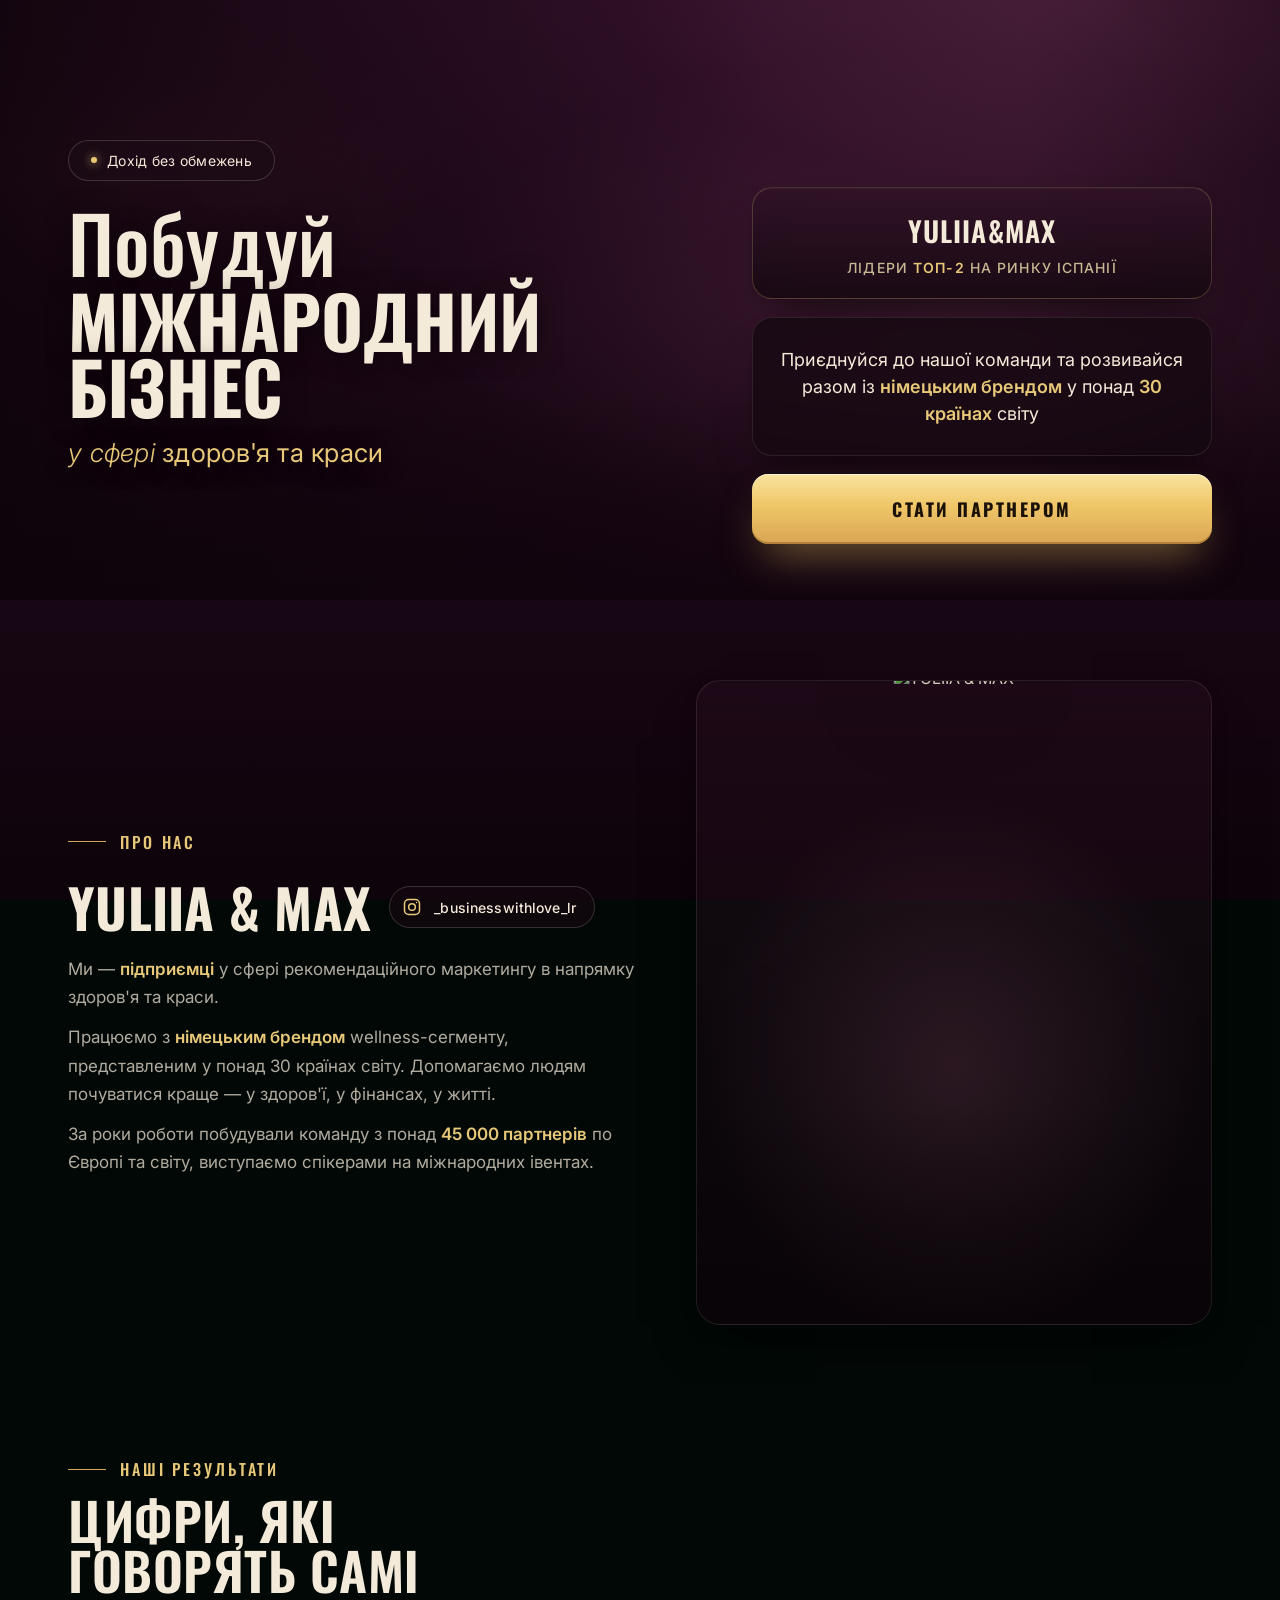
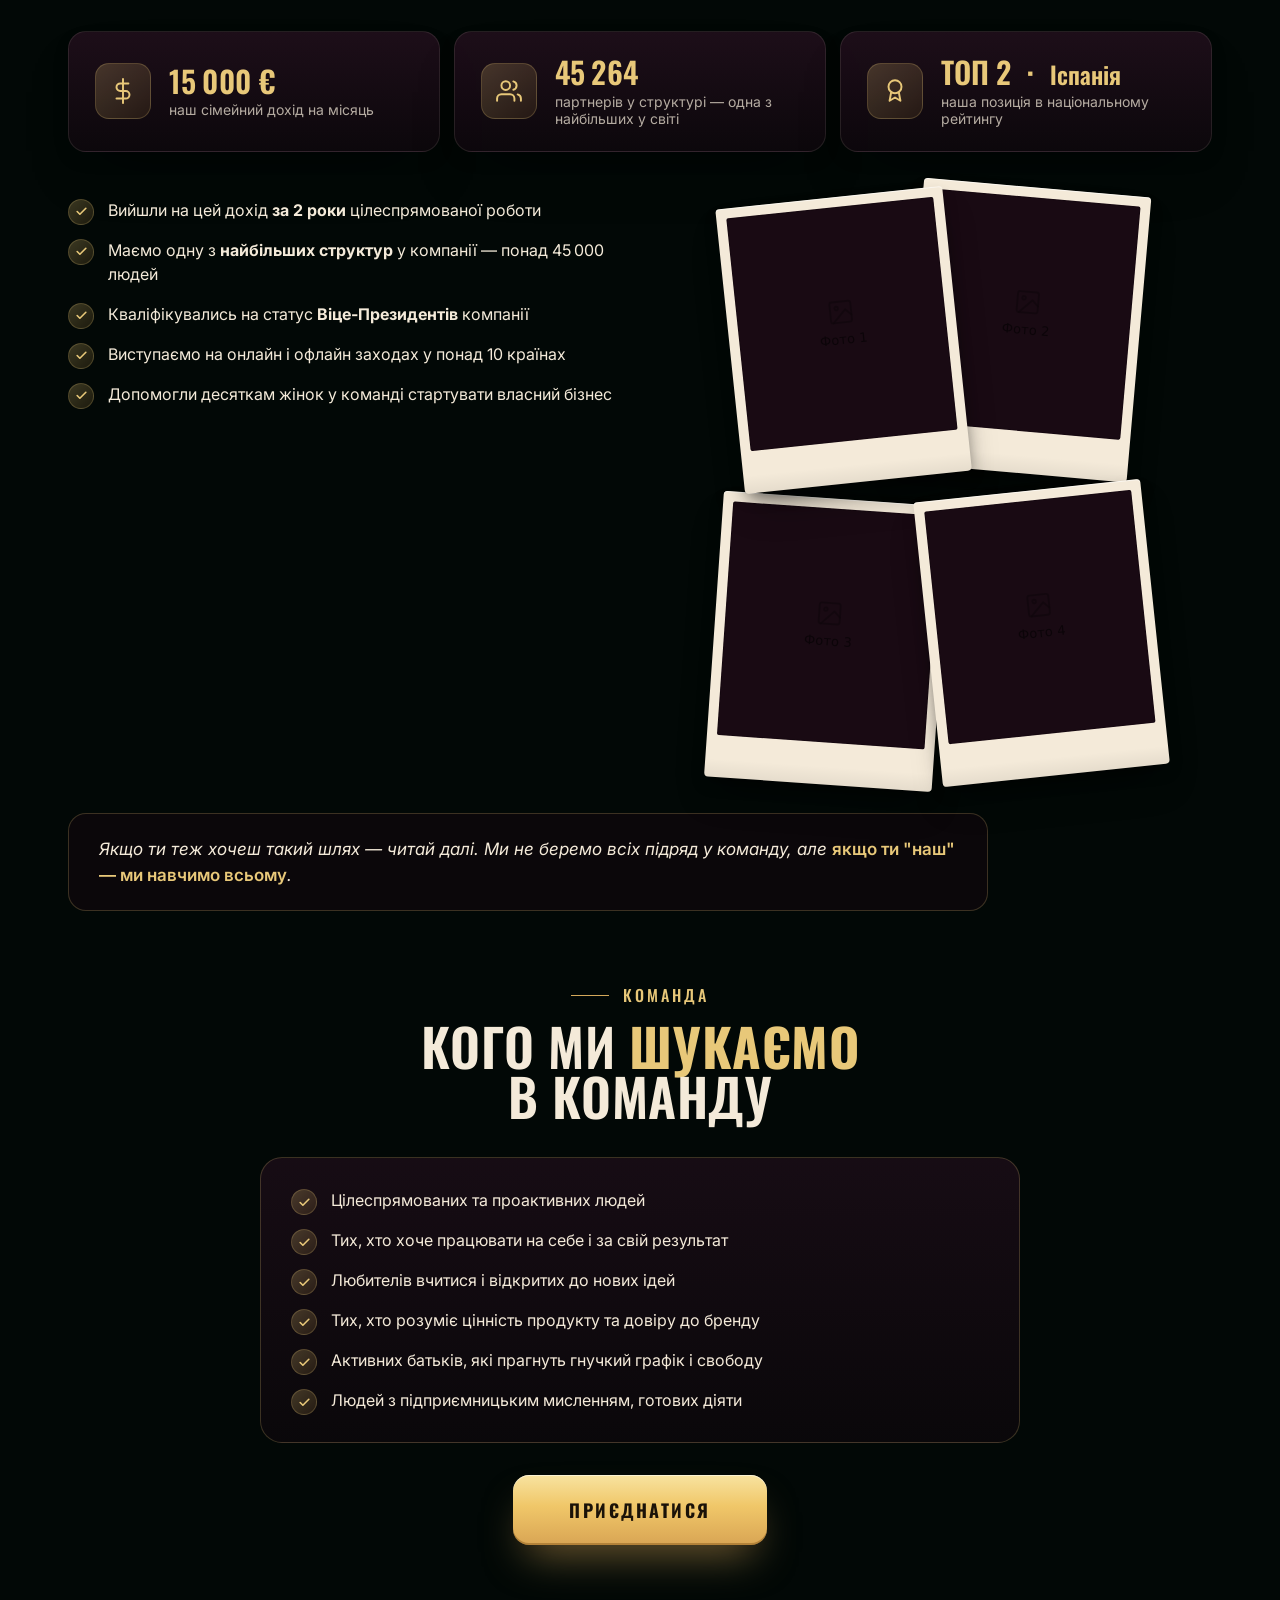
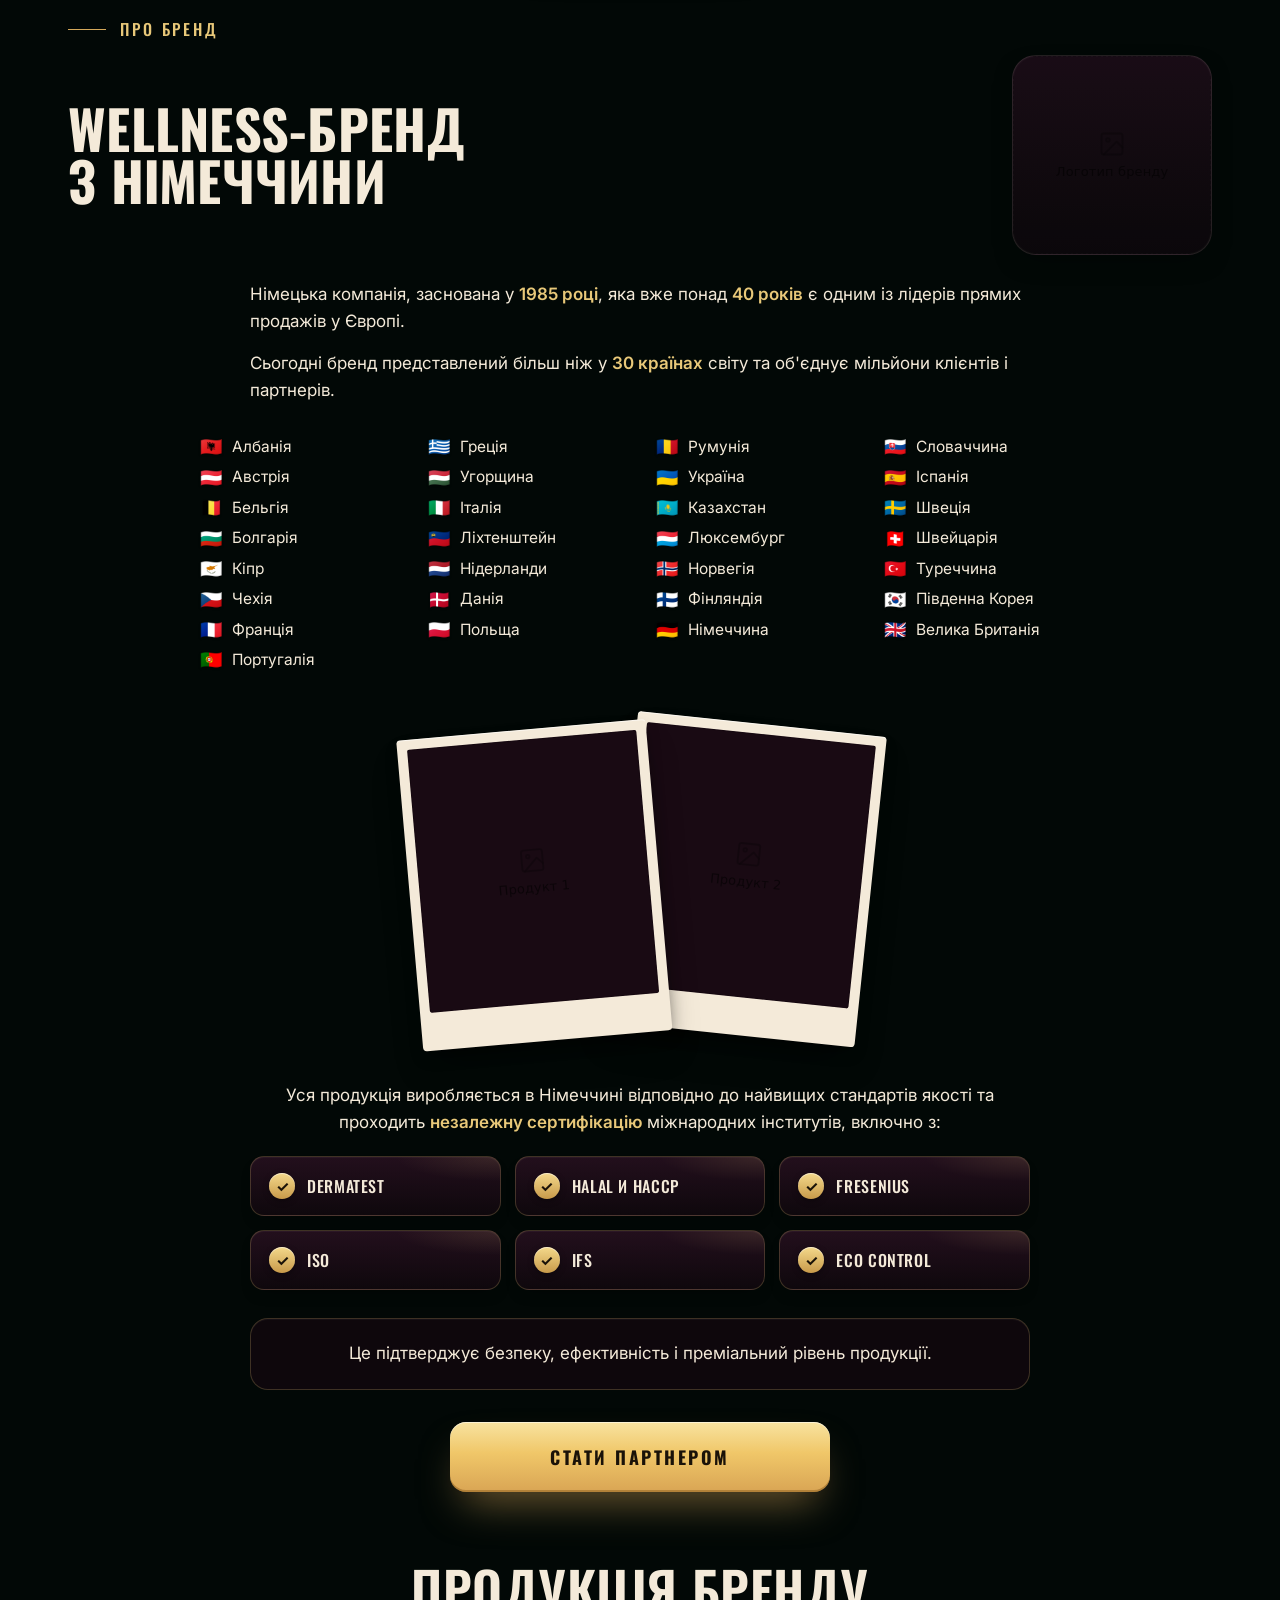
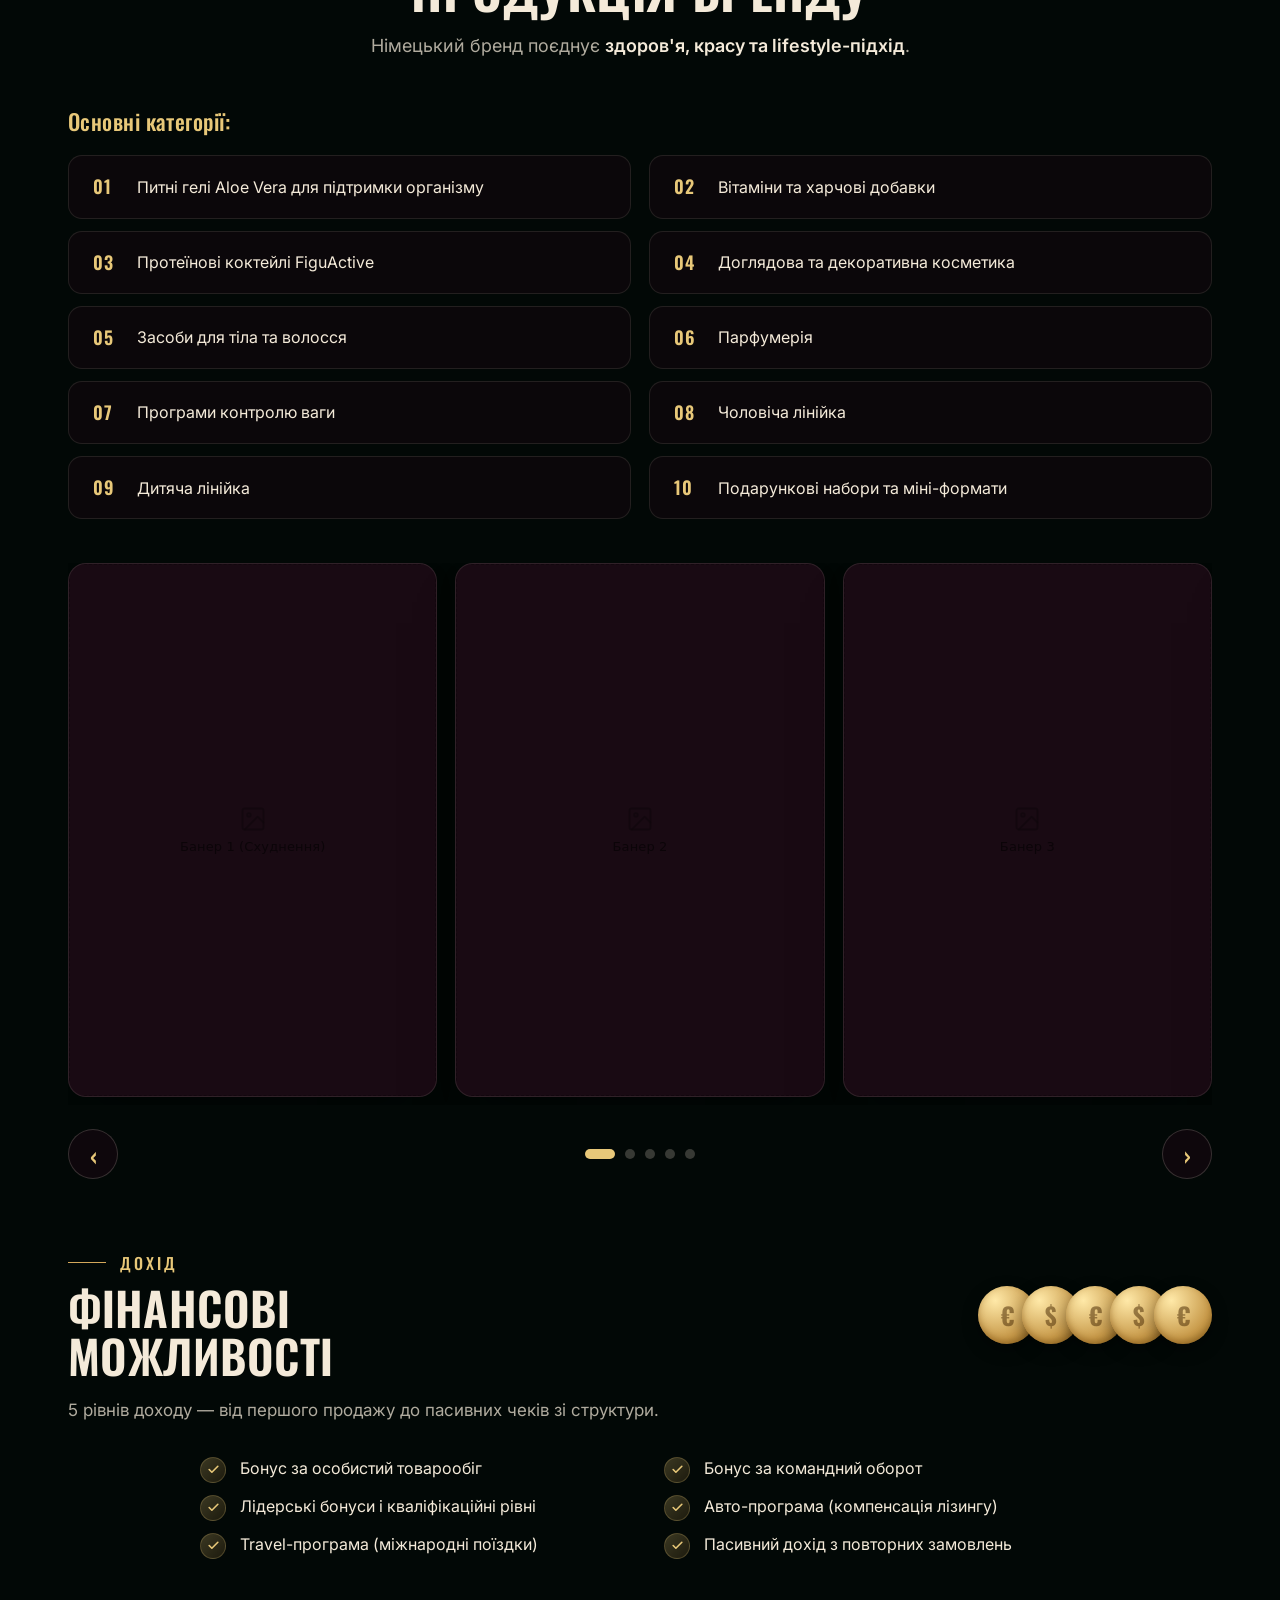
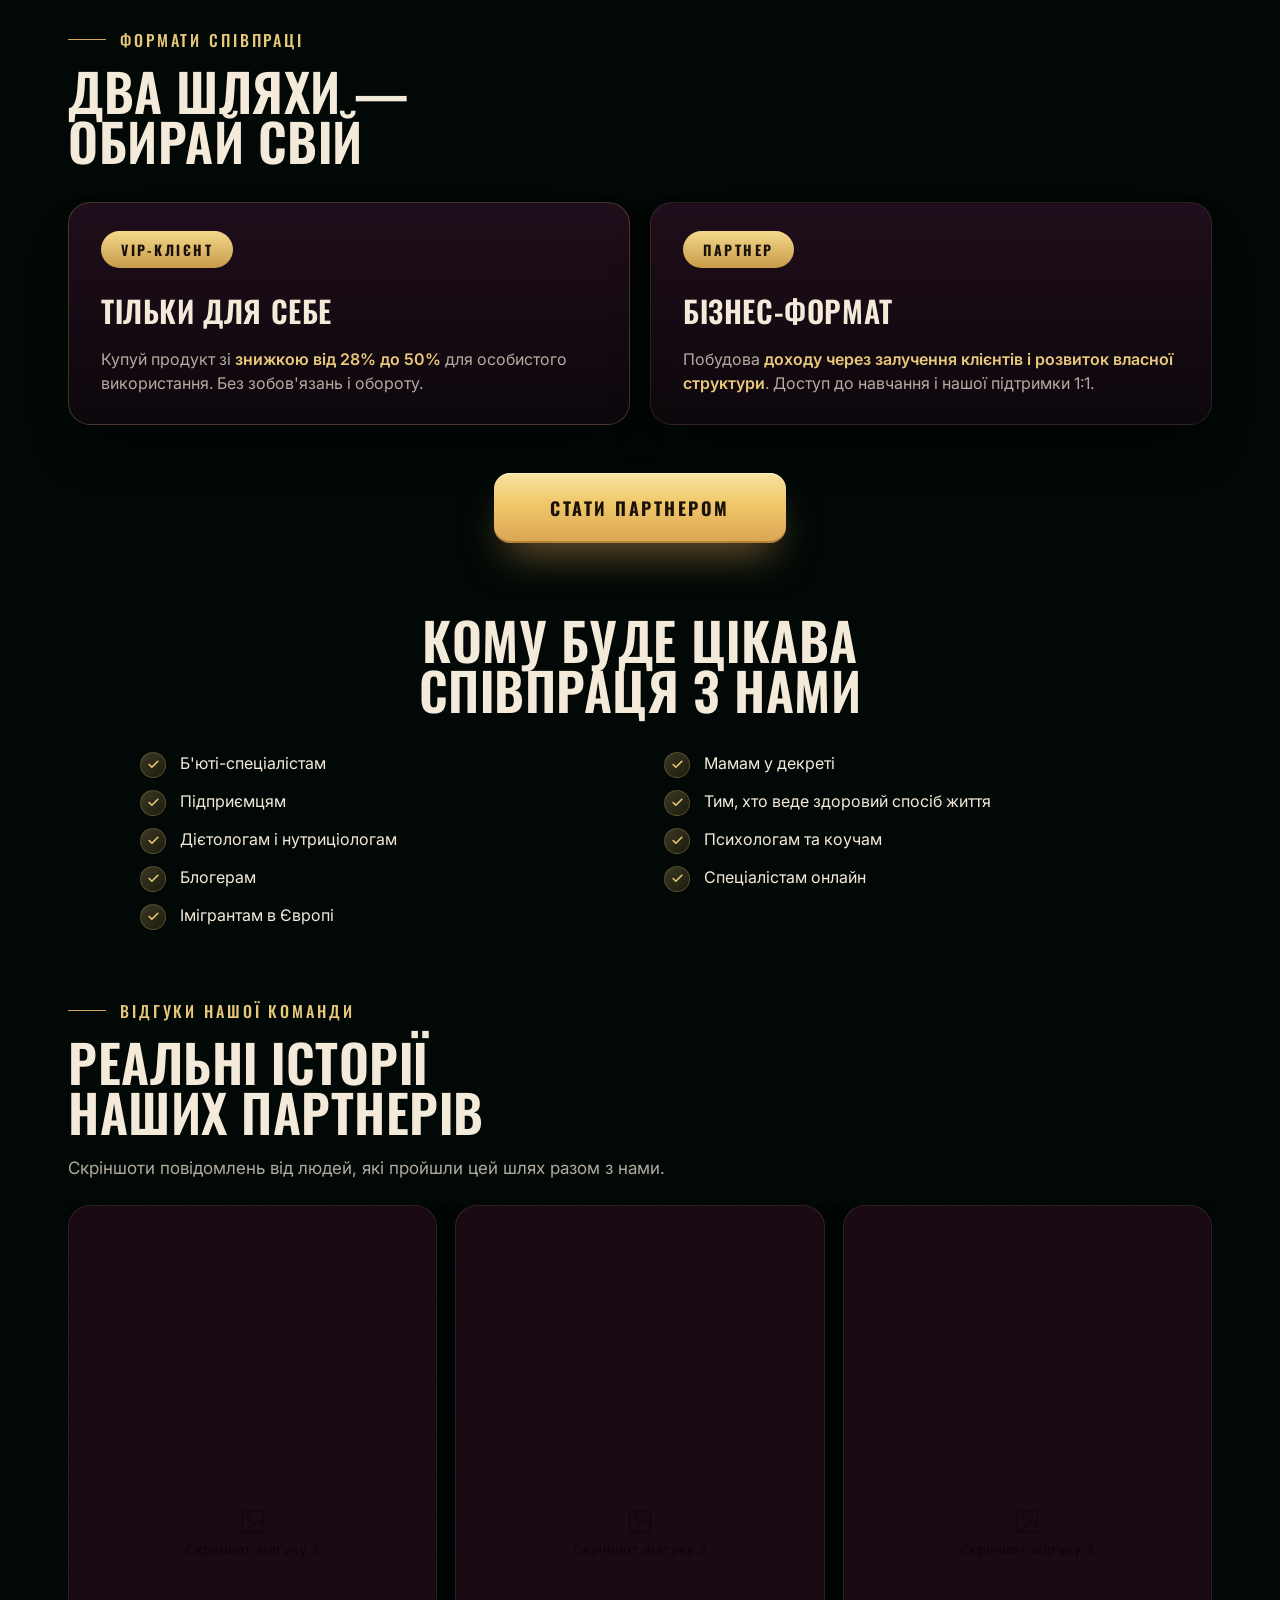
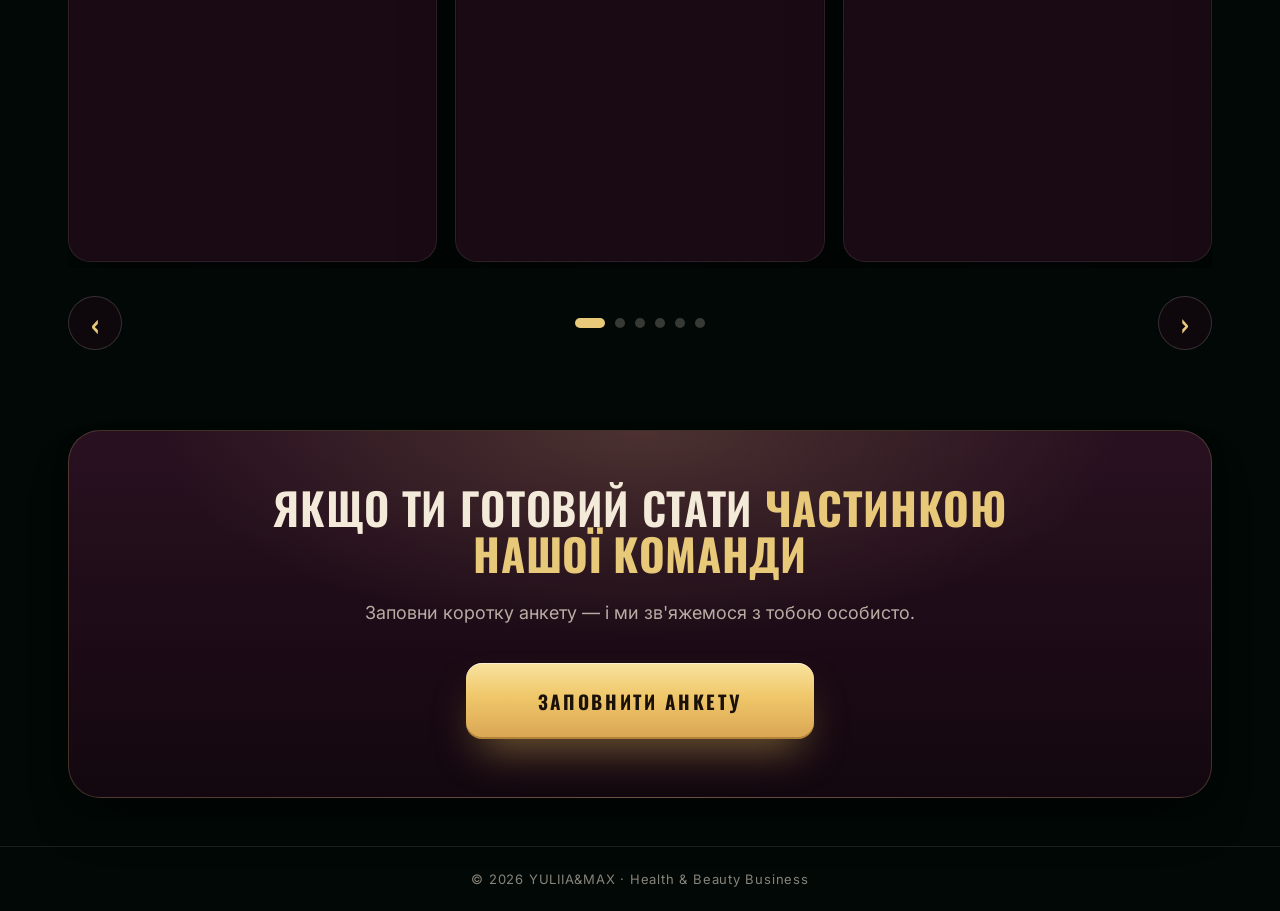
==== desktop.html @ f244c4ee "Initial commit: YULIIA&MAX landing page Pixel-perfect implementation of the design handoff prototype" ====
<!doctype html>
<html lang="uk">
<head>
<meta charset="utf-8" />
<meta name="viewport" content="width=device-width, initial-scale=1" />
<title>YULIIA&amp;MAX — Міжнародний бізнес у сфері здоров'я та краси</title>
<link rel="preconnect" href="https://fonts.googleapis.com">
<link rel="preconnect" href="https://fonts.gstatic.com" crossorigin>
<link href="https://fonts.googleapis.com/css2?family=Oswald:wght@500;600;700&family=Inter:wght@400;500;600;700&display=swap" rel="stylesheet">
<link rel="stylesheet" href="styles-desktop.css">
<script src="image-slot.js"></script>
</head>
<body data-screen-label="Desktop Landing">

  <!-- ===================== HERO ===================== -->
  <section class="hero" id="top" aria-label="Hero">
    <div class="hero-bg">
      <img src="hero-couple.png" alt="YULIIA & MAX" class="hero-couple-img-d" />
    </div>
    <div class="wrap">
      <div class="hero-grid">
        <div class="hero-left">
          <div class="hero-eyebrow"><span class="pill"><span class="dot"></span>Дохід без обмежень</span></div>
          <h1 class="hero-title">
            <span class="l1">Побудуй</span>
            <span class="l2">Міжнародний бізнес</span>
            <span class="l3"><em>у сфері</em> здоров'я та краси</span>
          </h1>
        </div>
        <div class="hero-right">
          <div class="nameplate">
            <div class="title">YULIIA&amp;MAX</div>
            <div class="sub">Лідери <b>ТОП-2</b> на ринку Іспанії</div>
          </div>
          <div class="desc-card">
            <p>Приєднуйся до нашої команди та розвивайся разом із <b>німецьким брендом</b> у понад <b>30 країнах</b> світу</p>
          </div>
          <a class="cta block" href="#partner">Стати партнером</a>
        </div>
      </div>
    </div>
  </section>

  <!-- ===================== ABOUT ===================== -->
  <section class="about-section-d" id="about" aria-label="Про нас">
    <div class="wrap about-wrap-d">
      <div class="about-text-d">
        <div class="section-eyebrow">Про нас</div>
        <div class="about-row-d">
          <h2 class="about-name-d">YULIIA&nbsp;&amp;&nbsp;MAX</h2>
          <a class="ig-chip" href="https://www.instagram.com/_businesswithlove_lr?igsh=ZHJldm5rMTFsZzJr" target="_blank" rel="noopener">
            <svg viewBox="0 0 24 24" fill="none" stroke="currentColor" stroke-width="1.8" stroke-linecap="round" stroke-linejoin="round" aria-hidden="true">
              <rect x="3" y="3" width="18" height="18" rx="5"/>
              <circle cx="12" cy="12" r="4"/>
              <circle cx="17.5" cy="6.5" r=".9" fill="currentColor" stroke="none"/>
            </svg>
            <span class="ig-handle">_businesswithlove_lr</span>
          </a>
        </div>
        <div class="about-body-d">
          <p>Ми — <b>підприємці</b> у сфері рекомендаційного маркетингу в напрямку здоров'я та краси.</p>
          <p>Працюємо з <b>німецьким брендом</b> wellness-сегменту, представленим у понад 30 країнах світу. Допомагаємо людям почуватися краще — у здоров'ї, у фінансах, у житті.</p>
          <p>За роки роботи побудували команду з понад <b>45 000 партнерів</b> по Європі та світу, виступаємо спікерами на міжнародних івентах.</p>
        </div>
      </div>
      <div class="about-photo-d">
        <img src="about-couple.png" alt="YULIIA & MAX" class="about-couple-img-d" />
      </div>
    </div>
  </section>

  <!-- ===================== RESULTS ===================== -->
  <section class="section" id="results" aria-label="Наші результати">
    <div class="wrap">
      <div class="section-eyebrow">Наші результати</div>
      <h2 class="section-title">Цифри, які<br/>говорять самі</h2>

      <div class="stat-grid">
        <div class="stat-card">
          <div class="icon">
            <svg viewBox="0 0 24 24" fill="none" stroke="currentColor" stroke-width="1.8" stroke-linecap="round" stroke-linejoin="round"><path d="M12 1v22"/><path d="M17 5H9.5a3.5 3.5 0 0 0 0 7h5a3.5 3.5 0 0 1 0 7H6"/></svg>
          </div>
          <div>
            <div class="num">15&thinsp;000&nbsp;€</div>
            <div class="lbl">наш сімейний дохід на місяць</div>
          </div>
        </div>
        <div class="stat-card">
          <div class="icon">
            <svg viewBox="0 0 24 24" fill="none" stroke="currentColor" stroke-width="1.8" stroke-linecap="round" stroke-linejoin="round"><path d="M17 21v-2a4 4 0 0 0-4-4H5a4 4 0 0 0-4 4v2"/><circle cx="9" cy="7" r="4"/><path d="M23 21v-2a4 4 0 0 0-3-3.87"/><path d="M16 3.13a4 4 0 0 1 0 7.75"/></svg>
          </div>
          <div>
            <div class="num">45&thinsp;264</div>
            <div class="lbl">партнерів у структурі — одна з найбільших у світі</div>
          </div>
        </div>
        <div class="stat-card">
          <div class="icon">
            <svg viewBox="0 0 24 24" fill="none" stroke="currentColor" stroke-width="1.8" stroke-linecap="round" stroke-linejoin="round"><circle cx="12" cy="8" r="6"/><path d="M15.5 13l1.5 8-5-3-5 3 1.5-8"/></svg>
          </div>
          <div>
            <div class="num">ТОП&thinsp;2 &nbsp;·&nbsp; <span style="font-size:.8em">Іспанія</span></div>
            <div class="lbl">наша позиція в національному рейтингу</div>
          </div>
        </div>
      </div>

      <div class="results-cols">
        <ul class="checklist">
          <li><span class="ic"><svg viewBox="0 0 24 24" fill="none" stroke="currentColor" stroke-linecap="round" stroke-linejoin="round"><polyline points="20 6 9 17 4 12"/></svg></span>Вийшли на цей дохід <b>за 2 роки</b> цілеспрямованої роботи</li>
          <li><span class="ic"><svg viewBox="0 0 24 24" fill="none" stroke="currentColor" stroke-linecap="round" stroke-linejoin="round"><polyline points="20 6 9 17 4 12"/></svg></span>Маємо одну з <b>найбільших структур</b> у компанії — понад 45&thinsp;000 людей</li>
          <li><span class="ic"><svg viewBox="0 0 24 24" fill="none" stroke="currentColor" stroke-linecap="round" stroke-linejoin="round"><polyline points="20 6 9 17 4 12"/></svg></span>Кваліфікувались на статус <b>Віце-Президентів</b> компанії</li>
          <li><span class="ic"><svg viewBox="0 0 24 24" fill="none" stroke="currentColor" stroke-linecap="round" stroke-linejoin="round"><polyline points="20 6 9 17 4 12"/></svg></span>Виступаємо на онлайн і офлайн заходах у понад 10 країнах</li>
          <li><span class="ic"><svg viewBox="0 0 24 24" fill="none" stroke="currentColor" stroke-linecap="round" stroke-linejoin="round"><polyline points="20 6 9 17 4 12"/></svg></span>Допомогли десяткам жінок у команді стартувати власний бізнес</li>
        </ul>
        <div class="polaroid-pairs-d">
          <div class="polaroid-pair-d">
            <div class="polaroid r-1"><image-slot id="pl-1" placeholder="Фото 1" shape="rect"></image-slot></div>
            <div class="polaroid r-2"><image-slot id="pl-2" placeholder="Фото 2" shape="rect"></image-slot></div>
          </div>
          <div class="polaroid-pair-d flip">
            <div class="polaroid r-3"><image-slot id="pl-3" placeholder="Фото 3" shape="rect"></image-slot></div>
            <div class="polaroid r-4"><image-slot id="pl-4" placeholder="Фото 4" shape="rect"></image-slot></div>
          </div>
        </div>
      </div>

      <div class="callout">
        Якщо ти теж хочеш такий шлях — читай далі. Ми не беремо всіх підряд у команду, але <b>якщо ти "наш" — ми навчимо всьому</b>.
      </div>
    </div>
  </section>

  <!-- ===================== WHO WE'RE LOOKING FOR ===================== -->
  <section class="section" aria-label="Кого ми шукаємо">
    <div class="wrap">
      <div class="section-eyebrow">Команда</div>
      <h2 class="section-title">Кого ми <b style="color:var(--gold-soft)">шукаємо</b><br/>в команду</h2>

      <div class="team-grid" style="grid-template-columns:1fr;max-width:760px;margin-left:auto;margin-right:auto">
        <div class="team-col yes">
          <ul class="checklist">
            <li><span class="ic"><svg viewBox="0 0 24 24" fill="none" stroke="currentColor" stroke-linecap="round" stroke-linejoin="round"><polyline points="20 6 9 17 4 12"/></svg></span>Цілеспрямованих та проактивних людей</li>
            <li><span class="ic"><svg viewBox="0 0 24 24" fill="none" stroke="currentColor" stroke-linecap="round" stroke-linejoin="round"><polyline points="20 6 9 17 4 12"/></svg></span>Тих, хто хоче працювати на себе і за свій результат</li>
            <li><span class="ic"><svg viewBox="0 0 24 24" fill="none" stroke="currentColor" stroke-linecap="round" stroke-linejoin="round"><polyline points="20 6 9 17 4 12"/></svg></span>Любителів вчитися і відкритих до нових ідей</li>
            <li><span class="ic"><svg viewBox="0 0 24 24" fill="none" stroke="currentColor" stroke-linecap="round" stroke-linejoin="round"><polyline points="20 6 9 17 4 12"/></svg></span>Тих, хто розуміє цінність продукту та довіру до бренду</li>
            <li><span class="ic"><svg viewBox="0 0 24 24" fill="none" stroke="currentColor" stroke-linecap="round" stroke-linejoin="round"><polyline points="20 6 9 17 4 12"/></svg></span>Активних батьків, які прагнуть гнучкий графік і свободу</li>
            <li><span class="ic"><svg viewBox="0 0 24 24" fill="none" stroke="currentColor" stroke-linecap="round" stroke-linejoin="round"><polyline points="20 6 9 17 4 12"/></svg></span>Людей з підприємницьким мисленням, готових діяти</li>
          </ul>
        </div>
      </div>
      <div class="team-cta-row"><a class="cta" href="#partner">Приєднатися</a></div>
    </div>
  </section>

  <!-- ===================== BRAND ===================== -->
  <section class="section" id="brand" aria-label="Про бренд">
    <div class="wrap">
      <div class="section-eyebrow">Про бренд</div>

      <div class="brand-head-d">
        <h2 class="brand-name-d">Wellness-бренд<br/>з Німеччини</h2>
        <div class="brand-logo-d">
          <image-slot id="brand-logo" placeholder="Логотип бренду" shape="rect"></image-slot>
        </div>
      </div>
      <div class="brand-body-d">
        <p>Німецька компанія, заснована у <b>1985 році</b>, яка вже понад <b>40 років</b> є одним із лідерів прямих продажів у Європі.</p>
        <p>Сьогодні бренд представлений більш ніж у <b>30 країнах</b> світу та об'єднує мільйони клієнтів і партнерів.</p>
      </div>

      <ul class="brand-countries-d">
        <li><span class="fc">🇦🇱</span>Албанія</li><li><span class="fc">🇬🇷</span>Греція</li><li><span class="fc">🇷🇴</span>Румунія</li><li><span class="fc">🇸🇰</span>Словаччина</li>
        <li><span class="fc">🇦🇹</span>Австрія</li><li><span class="fc">🇭🇺</span>Угорщина</li><li><span class="fc">🇺🇦</span>Україна</li><li><span class="fc">🇪🇸</span>Іспанія</li>
        <li><span class="fc">🇧🇪</span>Бельгія</li><li><span class="fc">🇮🇹</span>Італія</li><li><span class="fc">🇰🇿</span>Казахстан</li><li><span class="fc">🇸🇪</span>Швеція</li>
        <li><span class="fc">🇧🇬</span>Болгарія</li><li><span class="fc">🇱🇮</span>Ліхтенштейн</li><li><span class="fc">🇱🇺</span>Люксембург</li><li><span class="fc">🇨🇭</span>Швейцарія</li>
        <li><span class="fc">🇨🇾</span>Кіпр</li><li><span class="fc">🇳🇱</span>Нідерланди</li><li><span class="fc">🇳🇴</span>Норвегія</li><li><span class="fc">🇹🇷</span>Туреччина</li>
        <li><span class="fc">🇨🇿</span>Чехія</li><li><span class="fc">🇩🇰</span>Данія</li><li><span class="fc">🇫🇮</span>Фінляндія</li><li><span class="fc">🇰🇷</span>Південна&nbsp;Корея</li>
        <li><span class="fc">🇫🇷</span>Франція</li><li><span class="fc">🇵🇱</span>Польща</li><li><span class="fc">🇩🇪</span>Німеччина</li><li><span class="fc">🇬🇧</span>Велика&nbsp;Британія</li>
        <li><span class="fc">🇵🇹</span>Португалія</li>
      </ul>

      <div class="brand-products-row-d">
        <div class="brand-product-card r-a"><image-slot id="brand-p-1" placeholder="Продукт 1" shape="rect"></image-slot></div>
        <div class="brand-product-card r-b"><image-slot id="brand-p-2" placeholder="Продукт 2" shape="rect"></image-slot></div>
      </div>

      <p class="brand-cert-text-d">Уся продукція виробляється в Німеччині відповідно до найвищих стандартів якості та проходить <b>незалежну сертифікацію</b> міжнародних інститутів, включно з:</p>

      <ul class="cert-grid-d">
        <li><span class="cert-tick" aria-hidden="true">✓</span><span class="cert-name">Dermatest</span></li>
        <li><span class="cert-tick" aria-hidden="true">✓</span><span class="cert-name">Halal&nbsp;и&nbsp;HACCP</span></li>
        <li><span class="cert-tick" aria-hidden="true">✓</span><span class="cert-name">Fresenius</span></li>
        <li><span class="cert-tick" aria-hidden="true">✓</span><span class="cert-name">ISO</span></li>
        <li><span class="cert-tick" aria-hidden="true">✓</span><span class="cert-name">IFS</span></li>
        <li><span class="cert-tick" aria-hidden="true">✓</span><span class="cert-name">ECO&nbsp;Control</span></li>
      </ul>

      <div class="brand-callout-d">Це підтверджує безпеку, ефективність і преміальний рівень продукції.</div>

      <a class="cta" href="#partner" style="margin-top:32px">Стати партнером</a>
    </div>
  </section>

  <!-- ===================== PRODUCTS ===================== -->
  <section class="section" id="products" aria-label="Продукція бренду">
    <div class="wrap">
      <h2 class="section-title center">Продукція бренду</h2>
      <p class="product-lead-d">Німецький бренд поєднує <b>здоров'я, красу та lifestyle-підхід</b>.</p>

      <div class="cat-eyebrow-d">Основні категорії:</div>
      <ol class="cat-list-d">
        <li><span class="n">01</span>Питні гелі Aloe Vera для підтримки організму</li>
        <li><span class="n">02</span>Вітаміни та харчові добавки</li>
        <li><span class="n">03</span>Протеїнові коктейлі FiguActive</li>
        <li><span class="n">04</span>Доглядова та декоративна косметика</li>
        <li><span class="n">05</span>Засоби для тіла та волосся</li>
        <li><span class="n">06</span>Парфумерія</li>
        <li><span class="n">07</span>Програми контролю ваги</li>
        <li><span class="n">08</span>Чоловіча лінійка</li>
        <li><span class="n">09</span>Дитяча лінійка</li>
        <li><span class="n">10</span>Подарункові набори та міні-формати</li>
      </ol>

      <div class="product-banner-slider-d" data-slider>
        <div class="tm-track">
          <div class="product-banner-slide-d"><image-slot id="banner-1" placeholder="Банер 1 (Схуднення)" shape="rect"></image-slot></div>
          <div class="product-banner-slide-d"><image-slot id="banner-2" placeholder="Банер 2" shape="rect"></image-slot></div>
          <div class="product-banner-slide-d"><image-slot id="banner-3" placeholder="Банер 3" shape="rect"></image-slot></div>
          <div class="product-banner-slide-d"><image-slot id="banner-4" placeholder="Банер 4" shape="rect"></image-slot></div>
          <div class="product-banner-slide-d"><image-slot id="banner-5" placeholder="Банер 5" shape="rect"></image-slot></div>
        </div>
        <div class="tm-controls">
          <button type="button" class="tm-arrow tm-prev" aria-label="Попередній">‹</button>
          <div class="tm-dots" aria-hidden="true"></div>
          <button type="button" class="tm-arrow tm-next" aria-label="Наступний">›</button>
        </div>
      </div>
    </div>
  </section>

  <!-- ===================== INCOME ===================== -->
  <section class="section income-section-d" aria-label="Фінансові можливості">
    <div class="wrap">
      <div class="income-head-d">
        <div class="income-head-left-d">
          <div class="section-eyebrow">Дохід</div>
          <h2 class="section-title">Фінансові<br/>можливості</h2>
        </div>
        <div class="coin-row income-coins-d">
          <div class="coin">€</div>
          <div class="coin">$</div>
          <div class="coin">€</div>
          <div class="coin">$</div>
          <div class="coin">€</div>
        </div>
      </div>
      <p class="section-lead income-lead-d">5 рівнів доходу — від першого продажу до пасивних чеків зі структури.</p>

      <ul class="checklist income-list">
        <li><span class="ic"><svg viewBox="0 0 24 24" fill="none" stroke="currentColor" stroke-linecap="round" stroke-linejoin="round"><polyline points="20 6 9 17 4 12"/></svg></span>Бонус за особистий товарообіг</li>
        <li><span class="ic"><svg viewBox="0 0 24 24" fill="none" stroke="currentColor" stroke-linecap="round" stroke-linejoin="round"><polyline points="20 6 9 17 4 12"/></svg></span>Бонус за командний оборот</li>
        <li><span class="ic"><svg viewBox="0 0 24 24" fill="none" stroke="currentColor" stroke-linecap="round" stroke-linejoin="round"><polyline points="20 6 9 17 4 12"/></svg></span>Лідерські бонуси і кваліфікаційні рівні</li>
        <li><span class="ic"><svg viewBox="0 0 24 24" fill="none" stroke="currentColor" stroke-linecap="round" stroke-linejoin="round"><polyline points="20 6 9 17 4 12"/></svg></span>Авто-програма (компенсація лізингу)</li>
        <li><span class="ic"><svg viewBox="0 0 24 24" fill="none" stroke="currentColor" stroke-linecap="round" stroke-linejoin="round"><polyline points="20 6 9 17 4 12"/></svg></span>Travel-програма (міжнародні поїздки)</li>
        <li><span class="ic"><svg viewBox="0 0 24 24" fill="none" stroke="currentColor" stroke-linecap="round" stroke-linejoin="round"><polyline points="20 6 9 17 4 12"/></svg></span>Пасивний дохід з повторних замовлень</li>
      </ul>
    </div>
  </section>

  <!-- ===================== COOPERATION FORMATS ===================== -->
  <section class="section" id="formats" aria-label="Формати співпраці">
    <div class="wrap">
      <div class="section-eyebrow">Формати співпраці</div>
      <h2 class="section-title">Два шляхи —<br/>обирай свій</h2>
      <div class="fmt-grid">
        <div class="fmt-card gold-edge">
          <div class="tag">VIP-клієнт</div>
          <div class="fmt-title">Тільки для себе</div>
          <div class="fmt-desc">Купуй продукт зі <b>знижкою від 28% до 50%</b> для особистого використання. Без зобов'язань і обороту.</div>
        </div>
        <div class="fmt-card">
          <div class="tag">Партнер</div>
          <div class="fmt-title">Бізнес-формат</div>
          <div class="fmt-desc">Побудова <b>доходу через залучення клієнтів і розвиток власної структури</b>. Доступ до навчання і нашої підтримки 1:1.</div>
        </div>
      </div>
      <div class="team-cta-row" style="margin-top:48px"><a class="cta" href="#partner">Стати партнером</a></div>
    </div>
  </section>

  <!-- ===================== WHO WILL BE INTERESTED ===================== -->
  <section class="section" aria-label="Кому буде цікаво">
    <div class="wrap">
      <h2 class="section-title center">Кому буде цікава<br/>співпраця з нами</h2>
      <ul class="checklist who-list">
        <li><span class="ic"><svg viewBox="0 0 24 24" fill="none" stroke="currentColor" stroke-linecap="round" stroke-linejoin="round"><polyline points="20 6 9 17 4 12"/></svg></span>Б'юті-спеціалістам</li>
        <li><span class="ic"><svg viewBox="0 0 24 24" fill="none" stroke="currentColor" stroke-linecap="round" stroke-linejoin="round"><polyline points="20 6 9 17 4 12"/></svg></span>Мамам у декреті</li>
        <li><span class="ic"><svg viewBox="0 0 24 24" fill="none" stroke="currentColor" stroke-linecap="round" stroke-linejoin="round"><polyline points="20 6 9 17 4 12"/></svg></span>Підприємцям</li>
        <li><span class="ic"><svg viewBox="0 0 24 24" fill="none" stroke="currentColor" stroke-linecap="round" stroke-linejoin="round"><polyline points="20 6 9 17 4 12"/></svg></span>Тим, хто веде здоровий спосіб життя</li>
        <li><span class="ic"><svg viewBox="0 0 24 24" fill="none" stroke="currentColor" stroke-linecap="round" stroke-linejoin="round"><polyline points="20 6 9 17 4 12"/></svg></span>Дієтологам і нутриціологам</li>
        <li><span class="ic"><svg viewBox="0 0 24 24" fill="none" stroke="currentColor" stroke-linecap="round" stroke-linejoin="round"><polyline points="20 6 9 17 4 12"/></svg></span>Психологам та коучам</li>
        <li><span class="ic"><svg viewBox="0 0 24 24" fill="none" stroke="currentColor" stroke-linecap="round" stroke-linejoin="round"><polyline points="20 6 9 17 4 12"/></svg></span>Блогерам</li>
        <li><span class="ic"><svg viewBox="0 0 24 24" fill="none" stroke="currentColor" stroke-linecap="round" stroke-linejoin="round"><polyline points="20 6 9 17 4 12"/></svg></span>Спеціалістам онлайн</li>
        <li><span class="ic"><svg viewBox="0 0 24 24" fill="none" stroke="currentColor" stroke-linecap="round" stroke-linejoin="round"><polyline points="20 6 9 17 4 12"/></svg></span>Імігрантам в Європі</li>
      </ul>
    </div>
  </section>

  <!-- ===================== TESTIMONIALS (slider) ===================== -->
  <section class="section" aria-label="Відгуки нашої команди">
    <div class="wrap">
      <div class="section-eyebrow">Відгуки нашої команди</div>
      <h2 class="section-title">Реальні історії<br/>наших партнерів</h2>
      <p class="section-lead">Скріншоти повідомлень від людей, які пройшли цей шлях разом з нами.</p>

      <div class="tm-slider" data-slider>
        <div class="tm-track">
          <div class="tm-slide"><image-slot id="tm-1" placeholder="Скріншот відгуку 1" shape="rect"></image-slot></div>
          <div class="tm-slide"><image-slot id="tm-2" placeholder="Скріншот відгуку 2" shape="rect"></image-slot></div>
          <div class="tm-slide"><image-slot id="tm-3" placeholder="Скріншот відгуку 3" shape="rect"></image-slot></div>
          <div class="tm-slide"><image-slot id="tm-4" placeholder="Скріншот відгуку 4" shape="rect"></image-slot></div>
          <div class="tm-slide"><image-slot id="tm-5" placeholder="Скріншот відгуку 5" shape="rect"></image-slot></div>
          <div class="tm-slide"><image-slot id="tm-6" placeholder="Скріншот відгуку 6" shape="rect"></image-slot></div>
        </div>
        <div class="tm-controls">
          <button type="button" class="tm-arrow tm-prev" aria-label="Попередній">‹</button>
          <div class="tm-dots" aria-hidden="true"></div>
          <button type="button" class="tm-arrow tm-next" aria-label="Наступний">›</button>
        </div>
      </div>
    </div>
  </section>

  <!-- ===================== FINAL CTA ===================== -->
  <section class="final" id="partner" aria-label="Заповнити анкету">
    <h3>Якщо ти готовий стати <b>частинкою нашої команди</b></h3>
    <p>Заповни коротку анкету — і ми зв'яжемося з тобою особисто.</p>
    <a class="cta" href="#form">Заповнити анкету</a>
  </section>

  <footer class="foot">© 2026 YULIIA&amp;MAX · Health &amp; Beauty Business</footer>

<script>
(function(){
  document.querySelectorAll('[data-slider]').forEach(function(slider){
    var track = slider.querySelector('.tm-track');
    var slides = Array.from(track.children);
    var prev = slider.querySelector('.tm-prev');
    var next = slider.querySelector('.tm-next');
    var dotsHost = slider.querySelector('.tm-dots');
    slides.forEach(function(_, i){
      var d = document.createElement('button');
      d.className = 'dot' + (i===0 ? ' active' : '');
      d.type = 'button';
      d.setAttribute('aria-label', 'Слайд ' + (i+1));
      dotsHost.appendChild(d);
    });
    var dots = Array.from(dotsHost.querySelectorAll('.dot'));
    function scrollToIdx(idx){
      var s = slides[idx]; if(!s) return;
      var left = s.offsetLeft - (track.clientWidth - s.clientWidth) / 2;
      track.scrollTo({left: Math.max(0, left), behavior: 'smooth'});
    }
    function currentIdx(){
      var center = track.scrollLeft + track.clientWidth/2;
      var best = 0, bestD = Infinity;
      slides.forEach(function(s, i){
        var c = s.offsetLeft + s.clientWidth/2;
        var d = Math.abs(center - c);
        if(d < bestD){bestD = d; best = i;}
      });
      return best;
    }
    dots.forEach(function(dot, i){ dot.addEventListener('click', function(){ scrollToIdx(i); }); });
    prev.addEventListener('click', function(){ scrollToIdx(Math.max(0, currentIdx() - 1)); });
    next.addEventListener('click', function(){ scrollToIdx(Math.min(slides.length - 1, currentIdx() + 1)); });
    var raf;
    track.addEventListener('scroll', function(){
      cancelAnimationFrame(raf);
      raf = requestAnimationFrame(function(){
        var idx = currentIdx();
        dots.forEach(function(d, i){ d.classList.toggle('active', i === idx); });
      });
    });
  });
})();
</script>

</body>
</html>
---- styles-desktop.css ----
/* ============================================================
   Valevska Landing — DESKTOP
   Reuses the same design system (forest green + gold + Oswald/Inter)
   but uses wider columns, bigger type scale, and multi-col layouts.
   ============================================================ */

:root{
  --bg-1:#2a0d22;
  --bg-2:#3d1532;
  --bg-3:#1a0716;
  --bg-4:#0d030a;
  --surface:rgba(22,8,18,.55);
  --surface-strong:rgba(20,8,16,.78);
  --border:rgba(244,234,217,.10);
  --border-strong:rgba(244,234,217,.18);
  --border-gold:rgba(232,200,121,.22);
  --ink:#f4ead9;
  --ink-2:#c8b894;
  --ink-3:rgba(244,234,217,.55);
  --ink-mute:rgba(244,234,217,.72);
  --gold-1:#f0d287;
  --gold-2:#d4a85a;
  --gold-3:#b8893d;
  --gold-soft:#e8c879;
  --rose:#c4554d;
  --rose-soft:#e07a72;
  --shadow-card:0 30px 60px -30px rgba(0,0,0,.6), 0 8px 24px -12px rgba(0,0,0,.45);
  --max:1240px;
  --gutter:48px;
}

*{box-sizing:border-box;margin:0;padding:0}
html,body{background:#020806}
body{
  font-family:'Inter',system-ui,sans-serif;
  color:var(--ink);
  -webkit-font-smoothing:antialiased;
  text-rendering:optimizeLegibility;
  min-height:100vh;
  background:
    radial-gradient(60% 35% at 85% 0%, rgba(180,100,130,.20), transparent 60%),
    radial-gradient(50% 30% at 5% 18%, rgba(140,60,90,.18), transparent 60%),
    linear-gradient(180deg, var(--bg-2) 0%, var(--bg-1) 25%, var(--bg-3) 60%, var(--bg-4) 100%);
  background-attachment:fixed;
}

.wrap{max-width:var(--max);margin:0 auto;padding:0 var(--gutter)}

/* ============================================================
   NAV — desktop only
   ============================================================ */
.nav{
  position:sticky;top:0;z-index:50;
  backdrop-filter:blur(14px);
  -webkit-backdrop-filter:blur(14px);
  background:rgba(6,16,10,.6);
  border-bottom:1px solid var(--border);
}
.nav-inner{
  display:flex;align-items:center;justify-content:space-between;
  padding:18px var(--gutter);
  max-width:var(--max);margin:0 auto;
}
.brandmark{display:flex;align-items:center;gap:12px}
.brandmark .mono{
  width:38px;height:38px;border-radius:10px;
  background:linear-gradient(135deg, var(--gold-1), var(--gold-3));
  display:grid;place-items:center;
  color:#1a1208;font-family:'Oswald',sans-serif;font-weight:700;font-size:17px;
  letter-spacing:.04em;
  box-shadow:inset 0 1px 0 rgba(255,255,255,.35), 0 4px 12px rgba(0,0,0,.3);
}
.brandmark .bm-text{display:flex;flex-direction:column;line-height:1.05}
.brandmark .bm-text span{font-weight:600;font-size:16px;color:var(--ink);letter-spacing:.02em}
.brandmark .bm-text small{font-weight:400;font-size:10.5px;letter-spacing:.2em;color:var(--ink-3);text-transform:uppercase;margin-top:3px}

.nav-links{display:flex;align-items:center;gap:32px}
.nav-links a{
  color:var(--ink-mute);text-decoration:none;font-size:14px;font-weight:500;
  letter-spacing:.02em;transition:color .15s ease;
}
.nav-links a:hover{color:var(--gold-soft)}
.nav-cta{
  padding:11px 22px;border-radius:999px;
  background:linear-gradient(180deg,#f4d98b,#c89a4a);
  color:#1a1208 !important;
  font-family:'Oswald',sans-serif;font-weight:700;font-size:13px;
  letter-spacing:.14em;text-transform:uppercase;
  box-shadow:0 6px 14px -4px rgba(212,168,90,.45), inset 0 1px 0 rgba(255,255,255,.4);
}
.nav-cta:hover{color:#1a1208 !important;filter:brightness(1.05)}

/* ============================================================
   Shared
   ============================================================ */
.section{padding:72px 0 0}
.section-eyebrow{
  font-family:'Oswald',sans-serif;font-weight:500;
  font-size:16px;color:var(--gold-soft);
  letter-spacing:.18em;text-transform:uppercase;
  margin-bottom:14px;
  display:flex;align-items:center;gap:14px;
}
.section-eyebrow::before{
  content:"";width:38px;height:1px;background:var(--gold-2);
}
.section-title{
  font-family:'Oswald',sans-serif;font-weight:600;
  text-transform:uppercase;
  font-size:52px;letter-spacing:.01em;line-height:.96;
  color:var(--ink);max-width:880px;
}
.section-title.center{text-align:center;margin:0 auto}
.section-lead{
  margin-top:18px;font-size:17px;line-height:1.55;color:var(--ink-mute);
  max-width:680px;
}

/* CTA buttons */
.cta{
  display:inline-block;
  padding:22px 56px;border:none;border-radius:16px;
  cursor:pointer;text-decoration:none;text-align:center;
  font-family:'Oswald',sans-serif;
  font-weight:700;font-size:18px;letter-spacing:.14em;
  text-transform:uppercase;color:#1a1208;
  position:relative;overflow:hidden;isolation:isolate;
  background:
    linear-gradient(180deg,
      #f8e3a0 0%,
      #f0c769 22%,
      #d9a554 50%,
      #f0c769 78%,
      #b88636 100%);
  background-size:100% 200%;
  background-position:0 0;
  box-shadow:
    0 22px 42px -14px rgba(212,168,90,.55),
    0 8px 18px -6px rgba(0,0,0,.55),
    inset 0 1px 0 rgba(255,255,255,.55),
    inset 0 -2px 0 rgba(120,75,15,.4);
  transition:transform .15s ease, box-shadow .25s ease, background-position .6s ease;
  animation: cta-pulse 2.6s ease-in-out infinite;
}
.cta::before{
  content:"";position:absolute;inset:0;
  background:linear-gradient(115deg,
    transparent 30%,
    rgba(255,255,255,.55) 48%,
    rgba(255,255,255,.85) 50%,
    rgba(255,255,255,.55) 52%,
    transparent 70%);
  transform:translateX(-130%);
  animation: cta-shine 3.2s ease-in-out infinite;
  pointer-events:none;
  mix-blend-mode:overlay;
  z-index:1;
}
.cta > *{position:relative;z-index:2}
.cta:hover{
  transform:translateY(-3px);
  background-position:0 100%;
  box-shadow:
    0 30px 56px -14px rgba(232,200,121,.7),
    0 12px 24px -6px rgba(0,0,0,.6),
    inset 0 1px 0 rgba(255,255,255,.6),
    inset 0 -2px 0 rgba(120,75,15,.45);
}
.cta:active{transform:translateY(0)}
.cta.block{display:block;width:100%}

@keyframes cta-shine{
  0%   { transform: translateX(-130%); }
  55%  { transform: translateX(130%); }
  100% { transform: translateX(130%); }
}
@keyframes cta-pulse{
  0%, 100% { box-shadow:
    0 22px 42px -14px rgba(212,168,90,.55),
    0 8px 18px -6px rgba(0,0,0,.55),
    inset 0 1px 0 rgba(255,255,255,.55),
    inset 0 -2px 0 rgba(120,75,15,.4); }
  50% { box-shadow:
    0 28px 56px -12px rgba(232,200,121,.78),
    0 12px 26px -4px rgba(0,0,0,.6),
    inset 0 1px 0 rgba(255,255,255,.6),
    inset 0 -2px 0 rgba(120,75,15,.45); }
}
@media (prefers-reduced-motion: reduce){
  .cta{animation:none}
  .cta::before{animation:none;opacity:0}
}

.cta-ghost{
  display:inline-block;padding:20px 50px;border-radius:14px;
  background:transparent;border:1.5px solid var(--gold-2);
  color:var(--gold-soft);text-align:center;text-decoration:none;
  font-family:'Oswald',sans-serif;font-weight:600;
  font-size:17px;letter-spacing:.14em;text-transform:uppercase;
  transition:background .15s ease;
}
.cta-ghost:hover{background:rgba(232,200,121,.08)}

.pill{
  display:inline-flex;align-items:center;gap:10px;
  padding:11px 22px;border-radius:999px;
  background:rgba(28,12,22,.7);border:1px solid var(--border-strong);
  color:var(--ink);font-size:14px;letter-spacing:.02em;
  backdrop-filter:blur(8px);-webkit-backdrop-filter:blur(8px);
}
.pill .dot{width:6px;height:6px;border-radius:50%;background:var(--gold-soft);box-shadow:0 0 10px var(--gold-soft)}

/* ============================================================
   1. HERO — split layout, photo as background of right half + global, big text left
   ============================================================ */
.hero{
  position:relative;overflow:hidden;
  min-height:600px;
}
.hero-bg{
  position:absolute;inset:0;z-index:0;
}
.hero-bg image-slot{width:100%;height:100%;display:block}
.hero-bg::after{
  content:"";position:absolute;inset:0;
  background:
    linear-gradient(90deg,
      rgba(6,18,12,.92) 0%,
      rgba(6,18,12,.78) 25%,
      rgba(6,18,12,.45) 45%,
      rgba(6,18,12,.1) 70%,
      rgba(6,18,12,.2) 100%),
    linear-gradient(180deg, rgba(6,18,12,.25) 0%, transparent 30%, transparent 60%, rgba(6,18,12,.65) 100%);
  pointer-events:none;
}
.hero-grid{
  position:relative;z-index:1;
  display:grid;
  grid-template-columns: 1.15fr 1fr;
  gap:48px;
  padding:64px 0 56px;
  align-items:center;
  min-height:600px;
}
.hero-left{display:flex;flex-direction:column}

.hero-title{
  font-family:'Oswald',sans-serif;font-weight:500;
  line-height:.92;color:var(--ink);
  text-shadow:0 2px 24px rgba(0,0,0,.5);
}
.hero-title .l1{display:block;font-size:78px;font-weight:500;letter-spacing:.005em}
.hero-title .l2{
  display:block;font-size:72px;font-weight:700;text-transform:uppercase;
  letter-spacing:0;margin-top:8px;line-height:.92;
}
.hero-title .l3{
  display:block;font-family:'Inter',sans-serif;font-weight:400;
  font-size:26px;color:var(--gold-soft);margin-top:18px;letter-spacing:.01em;line-height:1.2;
}
.hero-title .l3 em{font-style:italic;font-weight:300}

.hero-eyebrow{margin-bottom:26px}

.hero-right{
  display:flex;flex-direction:column;gap:18px;
  align-self:end;
  max-width:460px;
  margin-left:auto;
}
.nameplate{
  background:linear-gradient(180deg, rgba(48,18,38,.85), rgba(20,8,16,.85));
  border:1px solid var(--border-gold);
  border-radius:20px;padding:22px 28px;text-align:center;
  box-shadow:var(--shadow-card), inset 0 1px 0 rgba(255,255,255,.04);
  backdrop-filter:blur(8px);-webkit-backdrop-filter:blur(8px);
}
.nameplate .title{
  font-family:'Oswald',sans-serif;font-weight:600;
  font-size:28px;letter-spacing:.04em;text-transform:uppercase;color:var(--ink);
}
.nameplate .sub{
  margin-top:8px;font-size:14px;letter-spacing:.08em;text-transform:uppercase;
  color:var(--ink-2);font-weight:500;
}
.nameplate .sub b{color:var(--gold-soft);font-weight:600}

.desc-card{
  background:rgba(20,8,16,.75);
  border:1px solid var(--border);
  border-radius:20px;
  padding:28px;text-align:center;
  backdrop-filter:blur(6px);box-shadow:var(--shadow-card);
}
.desc-card p{font-size:18px;line-height:1.5;color:var(--ink)}
.desc-card p b{color:var(--gold-soft);font-weight:600}

/* ============================================================
   2. ABOUT — photo left, text right
   ============================================================ */
.about-grid{
  display:grid;grid-template-columns:380px 1fr;
  gap:56px;align-items:center;margin-top:32px;
}
.about-photo{
  position:relative;aspect-ratio:3/4;border-radius:24px;overflow:hidden;
  background:#1a0a14;border:1px solid var(--border);
  box-shadow:var(--shadow-card);
}
.about-photo image-slot{width:100%;height:100%;display:block}
.about-text{padding-right:40px}
.about-name{
  font-family:'Oswald',sans-serif;font-size:56px;font-weight:600;
  text-transform:uppercase;letter-spacing:.025em;
  color:var(--ink);line-height:1;
}
.ig-chip{
  display:inline-flex;align-items:center;gap:12px;margin-top:22px;
  padding:12px 22px 12px 16px;border-radius:999px;
  background:rgba(20,8,16,.7);border:1px solid var(--border-strong);
  color:var(--ink);text-decoration:none;
  font-size:15px;font-weight:500;letter-spacing:.01em;
}
.ig-chip svg{width:20px;height:20px;flex-shrink:0;color:var(--gold-soft)}
.ig-chip:hover{border-color:var(--border-gold)}

.about-body{margin-top:24px;font-size:17px;line-height:1.65;color:var(--ink-mute);max-width:560px}
.about-body p + p{margin-top:14px}
.about-body b{color:var(--gold-soft);font-weight:600}

/* ============================================================
   3. RESULTS
   ============================================================ */
.results-head{display:flex;align-items:end;justify-content:space-between;gap:60px;flex-wrap:wrap}
.stat-grid{
  display:grid;grid-template-columns:repeat(3,1fr);gap:14px;
  margin-top:36px;
}
.stat-card{
  display:flex;align-items:center;gap:18px;
  padding:24px 26px;border-radius:18px;
  background:linear-gradient(180deg, rgba(48,18,38,.6), rgba(20,8,16,.6));
  border:1px solid var(--border);
  box-shadow:var(--shadow-card);
}
.stat-card .icon{
  width:56px;height:56px;border-radius:14px;flex-shrink:0;
  display:grid;place-items:center;
  background:linear-gradient(135deg, rgba(232,200,121,.22), rgba(184,137,61,.12));
  border:1px solid var(--border-gold);color:var(--gold-soft);
}
.stat-card .icon svg{width:26px;height:26px}
.stat-card .num{
  font-family:'Oswald',sans-serif;font-weight:600;
  font-size:30px;color:var(--gold-soft);letter-spacing:.005em;line-height:1.05;
  white-space:nowrap;
}
.stat-card .lbl{font-size:14px;color:var(--ink-mute);margin-top:5px}
.stat-card > div:last-child{min-width:0}

.results-cols{
  display:grid;grid-template-columns:1.1fr 1fr;gap:48px;margin-top:40px;align-items:start;
}
.checklist{list-style:none;display:flex;flex-direction:column;gap:16px}
.checklist li{position:relative;display:block;padding-left:40px;font-size:16px;line-height:1.5;color:var(--ink)}
.checklist li .ic{
  position:absolute;left:0;top:1px;
  width:26px;height:26px;border-radius:50%;
  display:grid;place-items:center;
  background:linear-gradient(135deg, rgba(232,200,121,.25), rgba(184,137,61,.15));
  border:1px solid var(--border-gold);color:var(--gold-soft);
}
.checklist li .ic svg{width:13px;height:13px;stroke-width:3}

.photo-strip{display:grid;grid-template-columns:1fr 1fr 1fr;gap:12px}
.photo-strip .ph{
  aspect-ratio:3/4;border-radius:14px;overflow:hidden;
  background:#1a0a14;border:1px solid var(--border);
}
.photo-strip image-slot{width:100%;height:100%;display:block}

.callout{
  margin-top:32px;padding:22px 30px;border-radius:18px;
  background:rgba(20,8,16,.55);border:1px solid var(--border-gold);
  font-size:17px;line-height:1.55;color:var(--ink);font-style:italic;
  max-width:920px;
}
.callout b{color:var(--gold-soft);font-style:normal;font-weight:600}

/* ============================================================
   4. WHO I DON'T TAKE / WHO I LOOK FOR — side by side
   ============================================================ */
.team-grid{
  display:grid;grid-template-columns:1fr 1fr;gap:36px;margin-top:36px;
  align-items:start;
}
.team-col{
  padding:30px 30px;border-radius:22px;
  background:linear-gradient(180deg, rgba(48,18,38,.45), rgba(20,8,16,.45));
  border:1px solid var(--border);
}
.team-col h3{
  font-family:'Oswald',sans-serif;font-weight:600;
  font-size:32px;text-transform:uppercase;letter-spacing:.02em;
  color:var(--ink);line-height:1.05;margin-bottom:28px;
}
.team-col.no{border-color:rgba(196,85,77,.22)}
.team-col.yes{border-color:var(--border-gold)}
.team-col.yes h3 b{color:var(--gold-soft);font-weight:700}

.xlist{list-style:none;display:flex;flex-direction:column;gap:14px}
.xlist li{position:relative;display:block;padding-left:40px;font-size:16px;line-height:1.5;color:var(--ink-mute)}
.xlist li .ic{
  position:absolute;left:0;top:1px;
  width:26px;height:26px;border-radius:50%;
  display:grid;place-items:center;
  background:rgba(196,85,77,.12);border:1px solid rgba(196,85,77,.35);
  color:var(--rose-soft);
}
.xlist li .ic svg{width:12px;height:12px;stroke-width:3}

.team-cta-row{
  display:flex;justify-content:center;margin-top:32px;
}

/* ============================================================
   5. BRAND
   ============================================================ */
.brand-grid{
  display:grid;grid-template-columns:1fr 1fr;gap:80px;margin-top:48px;
  align-items:start;
}
.brand-photo{
  position:relative;aspect-ratio:4/5;border-radius:24px;overflow:hidden;
  background:#1a0a14;border:1px solid var(--border);box-shadow:var(--shadow-card);
}
.brand-photo image-slot{width:100%;height:100%;display:block}
.brand-text .lead{font-size:18px;line-height:1.6;color:var(--ink-mute)}
.brand-text .lead b{color:var(--gold-soft);font-weight:600}

.country-title{
  margin-top:36px;
  font-family:'Oswald',sans-serif;font-weight:500;font-size:14px;
  letter-spacing:.18em;text-transform:uppercase;color:var(--ink-3);
}
.country-grid{
  display:grid;grid-template-columns:1fr 1fr 1fr;
  gap:6px 28px;margin-top:14px;
  font-size:14.5px;color:var(--ink-mute);
}
.country-grid div{display:flex;align-items:center;gap:10px;padding:5px 0}
.country-grid .flag{
  font-size:17px;line-height:1;flex-shrink:0;
  filter:drop-shadow(0 1px 1px rgba(0,0,0,.4));
}

.cert-row{
  display:grid;grid-template-columns:repeat(4,1fr);gap:12px;margin-top:32px;
}
.cert-pill{
  display:flex;flex-direction:column;align-items:flex-start;gap:4px;
  padding:16px 18px;border-radius:14px;
  background:rgba(20,8,16,.55);border:1px solid var(--border);
}
.cert-pill b{color:var(--gold-soft);font-weight:600;font-size:14px;letter-spacing:.12em;text-transform:uppercase}
.cert-pill span{font-size:12.5px;color:var(--ink-mute)}

/* ============================================================
   6. PRODUCTS — 3x3 grid
   ============================================================ */
.product-grid{
  display:grid;grid-template-columns:repeat(3,1fr);gap:12px;margin-top:36px;
}
.product-grid .item{
  display:flex;align-items:center;gap:16px;
  padding:18px 22px;border-radius:16px;
  background:linear-gradient(180deg, rgba(48,18,38,.55), rgba(20,8,16,.55));
  border:1px solid var(--border);
  font-size:15.5px;color:var(--ink);
  transition:border-color .15s ease, transform .15s ease;
}
.product-grid .item:hover{border-color:var(--border-gold);transform:translateY(-2px)}
.product-grid .n{
  font-family:'Oswald',sans-serif;font-weight:600;font-size:24px;
  color:var(--gold-soft);letter-spacing:.04em;flex-shrink:0;
}

/* Slimming — horizontal banner */
.slim{
  margin-top:36px;position:relative;
  display:grid;grid-template-columns:1fr 1.2fr;gap:48px;
  padding:34px 44px;border-radius:24px;
  background:linear-gradient(180deg, rgba(48,18,38,.85), rgba(20,8,16,.95));
  border:1px solid var(--border-gold);
  box-shadow:var(--shadow-card);
  align-items:center;
}
.slim-badge{
  display:inline-block;padding:10px 26px;border-radius:999px;
  background:linear-gradient(180deg,#f4d98b,#c89a4a);
  color:#1a1208;font-family:'Oswald',sans-serif;font-weight:700;
  font-size:16px;letter-spacing:.2em;text-transform:uppercase;
  box-shadow:0 6px 14px -4px rgba(0,0,0,.45);
}
.slim h3{
  margin-top:18px;
  font-family:'Oswald',sans-serif;font-weight:600;font-size:42px;
  text-transform:uppercase;letter-spacing:.02em;color:var(--ink);line-height:1.05;
}
.slim p{margin-top:14px;font-size:16px;line-height:1.55;color:var(--ink-mute)}
.slim-photo{
  aspect-ratio:5/4;border-radius:18px;overflow:hidden;
  background:#1a0a14;border:1px solid var(--border);
}
.slim-photo image-slot{width:100%;height:100%;display:block}

/* ============================================================
   7. INCOME / FORMATS
   ============================================================ */
.coin-row{display:flex;justify-content:center;margin-top:28px}
.coin{
  width:64px;height:64px;border-radius:50%;
  background:radial-gradient(circle at 30% 25%, #ffe9a8, #c89a4a 65%, #8a6520);
  box-shadow:0 6px 16px rgba(0,0,0,.4), inset 0 -3px 6px rgba(120,75,15,.45);
  margin-left:-14px;
  display:grid;place-items:center;
  color:rgba(80,50,10,.55);font-family:'Oswald',sans-serif;font-weight:700;font-size:28px;
}
.coin:first-child{margin-left:0}

.income-list{
  display:grid;grid-template-columns:1fr 1fr;gap:14px 48px;
  margin-top:32px;max-width:1000px;margin-left:auto;margin-right:auto;
}

/* Cooperation formats */
.fmt-grid{display:grid;grid-template-columns:1fr 1fr;gap:20px;margin-top:36px}
.fmt-card{
  padding:28px 32px;border-radius:22px;
  background:linear-gradient(180deg, rgba(48,18,38,.65), rgba(20,8,16,.65));
  border:1px solid var(--border);box-shadow:var(--shadow-card);
}
.fmt-card.gold-edge{border-color:var(--border-gold)}
.fmt-card .tag{
  display:inline-block;padding:8px 20px;border-radius:999px;
  background:linear-gradient(180deg,#f4d98b,#c89a4a);
  color:#1a1208;font-family:'Oswald',sans-serif;font-weight:700;
  font-size:14px;letter-spacing:.18em;text-transform:uppercase;
  margin-bottom:20px;white-space:nowrap;
}
.fmt-card .fmt-title{
  font-family:'Oswald',sans-serif;font-weight:600;
  font-size:30px;text-transform:uppercase;letter-spacing:.02em;color:var(--ink);
  margin-bottom:14px;
}
.fmt-card .fmt-desc{font-size:16px;line-height:1.55;color:var(--ink-mute)}
.fmt-card .fmt-desc b{color:var(--gold-soft);font-weight:600}

.who-list{
  display:grid;grid-template-columns:1fr 1fr;gap:14px 48px;
  margin-top:36px;max-width:1000px;margin-left:auto;margin-right:auto;
}

/* ============================================================
   8. Testimonials
   ============================================================ */
.tm-grid{display:grid;grid-template-columns:repeat(3,1fr);gap:14px;margin-top:36px}
.tm-card{
  padding:28px 26px 24px;border-radius:18px;
  background:rgba(20,8,16,.65);
  border:1px solid var(--border);
  box-shadow:var(--shadow-card);
}
.tm-head{display:flex;align-items:center;gap:12px;margin-bottom:16px}
.tm-avatar{
  width:42px;height:42px;border-radius:50%;
  background:linear-gradient(135deg,#6a3b4f,#3a1d27);
  display:grid;place-items:center;
  color:var(--gold-soft);font-family:'Oswald',sans-serif;font-weight:700;font-size:16px;
}
.tm-meta{display:flex;flex-direction:column;line-height:1.1}
.tm-name{font-size:15px;font-weight:600;color:var(--ink)}
.tm-date{font-size:12px;color:var(--ink-3);margin-top:3px}
.tm-body{font-size:15px;line-height:1.55;color:var(--ink-mute)}
.tm-body b{color:var(--gold-soft);font-weight:600}

/* ============================================================
   FINAL CTA
   ============================================================ */
.final{
  margin:80px var(--gutter) 0;
  padding:54px 60px;border-radius:32px;
  background:
    radial-gradient(60% 80% at 50% 0%, rgba(232,200,121,.18), transparent 70%),
    linear-gradient(180deg, rgba(48,18,38,.85), rgba(20,8,16,.95));
  border:1px solid var(--border-gold);
  text-align:center;
  box-shadow:var(--shadow-card);
  max-width:calc(var(--max) - var(--gutter)*2);
  margin-left:auto;margin-right:auto;
}
.final h3{
  font-family:'Oswald',sans-serif;font-weight:600;
  font-size:44px;text-transform:uppercase;letter-spacing:.015em;
  color:var(--ink);line-height:1.05;max-width:820px;margin:0 auto;
}
.final h3 b{color:var(--gold-soft);font-weight:700}
.final p{font-size:18px;color:var(--ink-mute);margin:22px auto 0;line-height:1.55;max-width:580px}
.final .cta{margin-top:36px;padding:24px 72px;font-size:19px}

.foot{
  margin-top:48px;padding:24px var(--gutter);
  text-align:center;font-size:13px;color:var(--ink-3);letter-spacing:.06em;
  border-top:1px solid var(--border);
}

/* ============================================================
   Responsive — collapse to mobile-ish stack under 980px
   ============================================================ */
@media (max-width:1100px){
  :root{--gutter:32px}
  .hero-title .l1{font-size:80px}
  .hero-title .l2{font-size:72px}
  .section-title{font-size:54px}
  .about-grid{grid-template-columns:380px 1fr;gap:56px}
  .brand-grid{gap:56px}
  .slim{padding:40px}
  .final h3{font-size:46px}
}

@media (max-width:880px){
  .nav-links a:not(.nav-cta){display:none}
  .hero{min-height:auto}
  .hero-grid{grid-template-columns:1fr;gap:36px;padding:60px 0}
  .hero-title .l1{font-size:64px}
  .hero-title .l2{font-size:56px}
  .hero-title .l3{font-size:24px}
  .hero-right{max-width:none;margin-left:0}
  .section{padding:80px 0 0}
  .section-title{font-size:40px}
  .about-grid{grid-template-columns:1fr;gap:40px}
  .results-cols{grid-template-columns:1fr;gap:40px}
  .stat-grid{grid-template-columns:1fr;gap:12px}
  .team-grid{grid-template-columns:1fr;gap:24px}
  .brand-grid{grid-template-columns:1fr;gap:40px}
  .cert-row{grid-template-columns:1fr 1fr}
  .country-grid{grid-template-columns:1fr 1fr}
  .product-grid{grid-template-columns:1fr 1fr}
  .slim{grid-template-columns:1fr;gap:32px;padding:32px}
  .slim h3{font-size:32px}
  .income-list{grid-template-columns:1fr}
  .fmt-grid{grid-template-columns:1fr}
  .who-list{grid-template-columns:1fr}
  .tm-grid{grid-template-columns:1fr}
  .final{margin:80px var(--gutter) 0;padding:48px 28px}
  .final h3{font-size:32px}
}


/* ============================================================
   Testimonial slider (screenshots) — desktop
   ============================================================ */
.tm-slider{margin-top:24px;position:relative}
.tm-track{
  display:flex;gap:18px;overflow-x:auto;scroll-snap-type:x mandatory;
  scrollbar-width:none;-ms-overflow-style:none;
  padding-bottom:6px;
}
.tm-track::-webkit-scrollbar{display:none}
.tm-slide{
  flex:0 0 calc(33.333% - 12px);
  scroll-snap-align:center;
  aspect-ratio: 9 / 16;
  border-radius:22px;overflow:hidden;
  background:#1a0a14;border:1px solid var(--border);
  box-shadow:var(--shadow-card);
}
.tm-slide image-slot{width:100%;height:100%;display:block}
.tm-controls{
  display:flex;align-items:center;justify-content:space-between;gap:18px;
  margin-top:28px;
}
.tm-arrow{
  width:54px;height:54px;border-radius:50%;
  background:rgba(20,8,16,.7);border:1px solid var(--border-strong);
  color:var(--gold-soft);
  font-size:28px;line-height:1;font-family:'Oswald',sans-serif;font-weight:600;
  display:grid;place-items:center;cursor:pointer;
  transition:background .15s ease, border-color .15s ease;
}
.tm-arrow:hover{background:rgba(232,200,121,.10);border-color:var(--border-gold)}
.tm-arrow:disabled{opacity:.35;cursor:default}
.tm-dots{display:flex;gap:10px;align-items:center;flex:1;justify-content:center}
.tm-dots .dot{
  width:10px;height:10px;border-radius:50%;
  background:rgba(244,234,217,.22);
  transition:width .25s ease, background .25s ease, border-radius .25s ease;
  border:none;padding:0;cursor:pointer;
}
.tm-dots .dot.active{width:30px;border-radius:5px;background:var(--gold-soft)}

@media (max-width:880px){
  .tm-slide{flex:0 0 80%}
  .tm-arrow{width:44px;height:44px;font-size:22px}
}


/* ============================================================
   Brand section (desktop) — compact 2-col header layout
   ============================================================ */
.brand-head-d{
  display:grid;
  grid-template-columns: 1fr 200px;
  gap:48px;align-items:center;
  margin-top:0;
}
.brand-name-d{
  font-family:'Oswald',sans-serif;font-weight:700;
  text-transform:uppercase;
  font-size:54px;letter-spacing:.005em;line-height:.96;
  color:var(--ink);
}
.brand-logo-d{
  width:200px;aspect-ratio:1;border-radius:24px;overflow:hidden;
  background:linear-gradient(180deg, rgba(48,18,38,.55), rgba(20,8,16,.55));
  border:1px solid var(--border);
  box-shadow: inset 0 0 0 1px rgba(255,255,255,.02), 0 10px 26px -10px rgba(0,0,0,.5);
}
.brand-logo-d image-slot{width:100%;height:100%;display:block}
.brand-body-d{
  margin-top:26px;max-width:780px;
  display:flex;flex-direction:column;gap:14px;
  font-size:17px;line-height:1.6;color:var(--ink);
}
.brand-body-d b{color:var(--gold-soft);font-weight:600}

@media (max-width:1100px){
  .brand-name-d{font-size:52px}
  .brand-head-d{grid-template-columns:1fr 168px;gap:36px}
  .brand-logo-d{width:168px}
}
@media (max-width:880px){
  .brand-head-d{grid-template-columns:1fr 120px;gap:20px}
  .brand-logo-d{width:120px;border-radius:18px}
  .brand-name-d{font-size:36px}
  .brand-body-d{font-size:16px;margin-top:24px}
}


/* ============================================================
   DESKTOP — extra layouts to match mobile structure
   ============================================================ */

/* Hero couple image (desktop) */
.hero-bg{
  position:absolute;inset:0;z-index:0;
  background:
    radial-gradient(60% 60% at 75% 50%, rgba(180,100,130,.16), transparent 70%),
    radial-gradient(40% 30% at 10% 30%, rgba(140,60,90,.10), transparent 60%);
  overflow:hidden;
}
.hero-couple-img-d{
  position:absolute;
  bottom:-6%;
  right:0;
  height:110%;
  width:auto;
  max-width:none;
  object-fit:contain;
  filter:drop-shadow(0 24px 50px rgba(0,0,0,.6));
  pointer-events:none;
  user-select:none;
}
.hero-bg::after{
  content:"";position:absolute;inset:0;
  background:
    linear-gradient(90deg,
      rgba(13,3,10,.92) 0%,
      rgba(13,3,10,.55) 28%,
      rgba(13,3,10,.18) 50%,
      rgba(13,3,10,0) 70%,
      rgba(13,3,10,.2) 100%),
    linear-gradient(180deg,
      rgba(13,3,10,.25) 0%,
      transparent 30%,
      transparent 60%,
      rgba(13,3,10,.7) 100%);
  pointer-events:none;
}

/* ABOUT — split-screen with photo on right */
.about-section-d{
  position:relative;
  padding:80px 0 60px;
  overflow:hidden;
}
.about-wrap-d{
  max-width:var(--max);margin:0 auto;
  padding:0 var(--gutter);
  display:grid;
  grid-template-columns: 1.1fr 1fr;
  gap:60px;
  align-items:center;
}
.about-text-d{display:flex;flex-direction:column;gap:14px;min-width:0}
.about-row-d{
  display:flex;align-items:center;justify-content:flex-start;gap:18px;flex-wrap:wrap;
}
.about-name-d{
  font-family:'Oswald',sans-serif;font-weight:700;
  text-transform:uppercase;
  font-size:54px;letter-spacing:.005em;line-height:.96;
  color:var(--ink);
  white-space:nowrap;
}
.about-row-d .ig-chip{
  padding:10px 18px 10px 12px;font-size:14px;
  margin-top:0;
}
.about-body-d{
  margin-top:8px;
  font-size:17px;line-height:1.65;color:var(--ink-mute);max-width:600px;
  display:flex;flex-direction:column;gap:12px;
}
.about-body-d b{color:var(--gold-soft);font-weight:600}

.about-photo-d{
  position:relative;
  border-radius:24px;overflow:hidden;
  aspect-ratio: 4 / 5;
  background:
    radial-gradient(70% 60% at 50% 60%, rgba(180,100,130,.18), transparent 70%),
    linear-gradient(180deg, rgba(48,18,38,.4), rgba(13,3,10,.6));
  border:1px solid var(--border);
  box-shadow:var(--shadow-card);
}
.about-couple-img-d{
  position:absolute;
  bottom:-2%;
  left:50%;
  transform:translateX(-50%);
  height:104%;
  width:auto;
  max-width:none;
  object-fit:contain;
  filter:drop-shadow(0 18px 36px rgba(0,0,0,.55));
  pointer-events:none;
  user-select:none;
}
.about-photo-d::after{
  content:"";position:absolute;inset:0;
  background:linear-gradient(180deg,
    rgba(13,3,10,.15) 0%,
    transparent 35%,
    transparent 65%,
    rgba(13,3,10,.4) 100%);
  pointer-events:none;
}

/* RESULTS — polaroid pairs (desktop) */
.polaroid-pairs-d{
  display:flex;flex-direction:column;gap:24px;
}
.polaroid-pair-d{
  position:relative;
  display:flex;justify-content:center;align-items:center;
  min-height:240px;
  padding:0 6px;
}
.polaroid{
  position:relative;
  width:44%;
  aspect-ratio: 4 / 5;
  background:#f4ead9;
  padding:10px 10px 26px;
  border-radius:4px;
  box-shadow:
    0 22px 36px -14px rgba(0,0,0,.55),
    0 8px 16px -4px rgba(0,0,0,.45),
    inset 0 1px 0 rgba(255,255,255,.6);
}
.polaroid::after{
  content:"";position:absolute;left:0;right:0;bottom:0;height:18px;
  background:linear-gradient(180deg, transparent, rgba(0,0,0,.06));
}
.polaroid image-slot{
  width:100%;height:calc(100% - 16px);
  display:block;border-radius:2px;overflow:hidden;background:#1a0a14;
}
.polaroid.r-1{transform:rotate(-6deg) translate(10px, 6px);z-index:2}
.polaroid.r-2{transform:rotate(5deg) translate(-10px, -4px);margin-left:-30px;z-index:1}
.polaroid.r-3{transform:rotate(-4deg) translate(8px, 4px);z-index:2}
.polaroid.r-4{transform:rotate(7deg) translate(-12px, -6px);margin-left:-32px;z-index:1}
.polaroid-pair-d.flip .polaroid.r-3{transform:rotate(4deg) translate(-8px, 4px);z-index:1}
.polaroid-pair-d.flip .polaroid.r-4{transform:rotate(-6deg) translate(10px, -4px);margin-left:-32px;z-index:2}

/* BRAND — countries with flags */
.brand-countries-d{
  list-style:none;
  margin-top:32px;
  display:grid;
  grid-template-columns: repeat(4, 1fr);
  gap:8px 32px;
  font-size:15.5px;line-height:1.45;color:var(--ink);
  max-width:780px;
}
.brand-countries-d li{
  display:flex;align-items:center;gap:10px;
}
.brand-countries-d .fc{
  font-size:18px;line-height:1;flex-shrink:0;
  filter:drop-shadow(0 1px 1px rgba(0,0,0,.4));
}

/* BRAND — polaroid products */
.brand-products-row-d{
  position:relative;
  display:flex;justify-content:center;align-items:center;
  margin:50px auto 12px;
  min-height:320px;
  max-width:520px;
}
.brand-product-card{
  position:relative;
  width:48%;
  aspect-ratio:4/5;
  background:#f4ead9;
  padding:10px 10px 24px;
  border-radius:4px;
  box-shadow:
    0 22px 36px -14px rgba(0,0,0,.55),
    0 8px 16px -4px rgba(0,0,0,.45),
    inset 0 1px 0 rgba(255,255,255,.6);
}
.brand-product-card image-slot{
  width:100%;height:calc(100% - 14px);
  display:block;border-radius:2px;overflow:hidden;background:#1a0a14;
}
.brand-product-card.r-a{transform:rotate(-5deg) translate(8px, 4px);z-index:2}
.brand-product-card.r-b{transform:rotate(6deg) translate(-8px, -2px);margin-left:-22px;z-index:1}

/* BRAND — cert section */
.brand-cert-text-d{
  margin-top:40px;
  font-size:17px;line-height:1.6;color:var(--ink);
  max-width:780px;
}
.brand-cert-text-d b{color:var(--gold-soft);font-weight:600}

.cert-grid-d{
  list-style:none;
  margin-top:20px;
  display:grid;
  grid-template-columns: repeat(3, 1fr);
  gap:14px;
  max-width:780px;
}
.cert-grid-d li{
  display:flex;align-items:center;gap:12px;
  padding:16px 18px;
  border-radius:14px;
  background:
    linear-gradient(180deg, rgba(48,18,38,.72), rgba(20,8,16,.72));
  border:1px solid var(--border-gold);
  box-shadow:
    inset 0 1px 0 rgba(255,255,255,.04),
    0 8px 16px -10px rgba(0,0,0,.55);
  position:relative;
  overflow:hidden;
}
.cert-grid-d li::after{
  content:"";position:absolute;inset:0;
  background:radial-gradient(60% 60% at 100% 0%, rgba(232,200,121,.12), transparent 70%);
  pointer-events:none;
}
.cert-grid-d .cert-tick{
  flex-shrink:0;
  width:26px;height:26px;border-radius:50%;
  display:grid;place-items:center;
  background:linear-gradient(180deg,#f4d98b,#c89a4a);
  color:#1a1208;font-weight:700;font-size:15px;line-height:1;
  box-shadow:inset 0 1px 0 rgba(255,255,255,.5), 0 2px 6px rgba(0,0,0,.35);
  position:relative;z-index:1;
}
.cert-grid-d .cert-name{
  font-family:'Oswald',sans-serif;font-weight:500;
  font-size:16px;letter-spacing:.04em;
  color:var(--ink);text-transform:uppercase;
  position:relative;z-index:1;
}

.brand-callout-d{
  margin-top:28px;
  padding:22px 28px;border-radius:18px;
  background:rgba(20,8,16,.7);
  border:1px solid var(--border-gold);
  font-size:17px;line-height:1.5;color:var(--ink);
  text-align:center;
  max-width:780px;
  box-shadow:inset 0 1px 0 rgba(255,255,255,.04);
}

/* PRODUCTS — categories list (desktop, 2 cols) */
.product-lead-d{
  margin-top:18px;
  text-align:center;
  font-size:18px;line-height:1.55;color:var(--ink-mute);
  max-width:680px;margin-left:auto;margin-right:auto;
}
.product-lead-d b{color:var(--ink);font-weight:600}

.cat-eyebrow-d{
  margin-top:46px;text-align:left;
  font-family:'Oswald',sans-serif;font-weight:500;
  font-size:22px;color:var(--gold-soft);letter-spacing:.02em;
}

.cat-list-d{
  list-style:none;
  margin-top:18px;
  display:grid;
  grid-template-columns: 1fr 1fr;
  gap:12px 18px;
}
.cat-list-d li{
  display:flex;align-items:center;gap:16px;
  padding:18px 24px;border-radius:14px;
  background:rgba(20,8,16,.55);
  border:1px solid var(--border);
  font-size:16px;line-height:1.4;color:var(--ink);
  transition:border-color .15s ease, transform .15s ease;
}
.cat-list-d li:hover{border-color:var(--border-gold);transform:translateY(-2px)}
.cat-list-d .n{
  font-family:'Oswald',sans-serif;font-weight:600;
  font-size:18px;color:var(--gold-soft);letter-spacing:.04em;
  flex-shrink:0;min-width:28px;
}

/* PRODUCTS — banner slider (desktop) */
.product-banner-slider-d{margin-top:44px;position:relative}
.product-banner-slider-d .tm-track{
  display:flex;gap:18px;overflow-x:auto;scroll-snap-type:x mandatory;
  scrollbar-width:none;-ms-overflow-style:none;
  padding-bottom:8px;
}
.product-banner-slider-d .tm-track::-webkit-scrollbar{display:none}
.product-banner-slide-d{
  flex:0 0 calc(33.333% - 12px);scroll-snap-align:center;
  aspect-ratio: 9 / 13;
  border-radius:18px;overflow:hidden;
  background:#1a0a14;border:1px solid var(--border);
  box-shadow:var(--shadow-card);
}
.product-banner-slide-d image-slot{width:100%;height:100%;display:block}
.product-banner-slider-d .tm-controls{
  display:flex;align-items:center;justify-content:space-between;gap:18px;
  margin-top:24px;
}
.product-banner-slider-d .tm-arrow{
  width:50px;height:50px;border-radius:50%;
  background:rgba(20,8,16,.7);border:1px solid var(--border-strong);
  color:var(--gold-soft);
  font-size:24px;line-height:1;font-family:'Oswald',sans-serif;font-weight:600;
  display:grid;place-items:center;cursor:pointer;
  transition:background .15s ease, border-color .15s ease;
}
.product-banner-slider-d .tm-arrow:hover{background:rgba(232,200,121,.10);border-color:var(--border-gold)}
.product-banner-slider-d .tm-dots{display:flex;gap:10px;align-items:center;flex:1;justify-content:center}
.product-banner-slider-d .tm-dots .dot{
  width:10px;height:10px;border-radius:50%;
  background:rgba(244,234,217,.22);
  transition:width .25s ease, background .25s ease, border-radius .25s ease;
  border:none;padding:0;cursor:pointer;
}
.product-banner-slider-d .tm-dots .dot.active{width:30px;border-radius:5px;background:var(--gold-soft)}

/* INCOME — title row left, coins right (desktop) */
.income-section-d{padding-top:72px}
.income-head-d{
  display:flex;align-items:center;justify-content:space-between;gap:36px;
  flex-wrap:nowrap;
}
.income-head-left-d{display:flex;flex-direction:column;gap:4px;min-width:0}
.income-head-d .section-eyebrow{margin-bottom:4px}
.income-head-d .section-title{font-size:46px;line-height:1.05}
.income-coins-d{margin:0;flex-shrink:0;justify-content:flex-end}
.income-coins-d .coin{width:58px;height:58px;font-size:24px;margin-left:-14px}
.income-coins-d .coin:first-child{margin-left:0}
.income-lead-d{margin-top:18px;text-align:left;margin-left:0}

@media (max-width:1100px){
  .about-wrap-d{grid-template-columns: 1fr 0.9fr;gap:48px;padding:0 32px}
  .about-name-d{font-size:46px}
  .brand-countries-d{grid-template-columns:repeat(3,1fr)}
  .cert-grid-d{grid-template-columns:repeat(2,1fr)}
  .product-banner-slide-d{flex:0 0 calc(50% - 9px)}
  .income-head-d .section-title{font-size:40px}
  .income-coins-d .coin{width:50px;height:50px;font-size:22px;margin-left:-12px}
  .polaroid-pair-d{min-height:200px}
  .brand-products-row-d{min-height:280px}
}

@media (max-width:880px){
  .hero-couple-img-d{height:80%;bottom:-4%;right:-30%}
  .about-wrap-d{grid-template-columns:1fr;gap:36px}
  .about-name-d{font-size:38px;white-space:normal}
  .about-photo-d{aspect-ratio:3/4;max-width:480px;margin:0 auto}
  .brand-countries-d{grid-template-columns:repeat(2,1fr);font-size:14px}
  .cat-list-d{grid-template-columns:1fr}
  .product-banner-slide-d{flex:0 0 80%}
  .income-head-d{flex-direction:column;align-items:flex-start;gap:18px}
  .income-coins-d{justify-content:flex-start}
  .polaroid-pairs-d{flex-direction:column}
  .brand-products-row-d{min-height:240px}
  .cert-grid-d{grid-template-columns:1fr 1fr}
}


/* ============================================================
   DESKTOP — fixes after review (hero photo, results gap, team width, brand alignment)
   ============================================================ */

/* HERO — make couple photo larger and more readable */
.hero-couple-img-d{
  bottom:-4%;
  right:-3%;
  height:120%;
}
.hero-bg::after{
  background:
    linear-gradient(90deg,
      rgba(13,3,10,.85) 0%,
      rgba(13,3,10,.45) 32%,
      rgba(13,3,10,.05) 60%,
      rgba(13,3,10,.05) 80%,
      rgba(13,3,10,.35) 100%),
    linear-gradient(180deg,
      rgba(13,3,10,.15) 0%,
      transparent 35%,
      transparent 65%,
      rgba(13,3,10,.55) 100%);
}

/* RESULTS — fix gap between checklist and polaroids */
.results-cols{
  grid-template-columns: 1fr 1fr !important;
  gap:32px !important;
  margin-top:40px !important;
  align-items:start;
}
.results-cols .checklist{padding-top:6px}
.polaroid-pairs-d{gap:18px}
.polaroid-pair-d{min-height:200px}
.polaroid{width:42%}
.polaroid.r-2{margin-left:-26px}
.polaroid.r-4{margin-left:-28px}

/* TEAM (Кого ми шукаємо) — title + card centered, no empty gap */
.section[aria-label="Кого ми шукаємо"] .section-eyebrow,
.section[aria-label="Кого ми шукаємо"] .section-title{
  text-align:center;
  margin-left:auto;margin-right:auto;
}
.section[aria-label="Кого ми шукаємо"] .section-eyebrow{
  justify-content:center;
}

/* BRAND — center-align all body content for symmetry with polaroid pair */
#brand .brand-head-d,
#brand .brand-body-d,
#brand .brand-countries-d,
#brand .brand-cert-text-d,
#brand .cert-grid-d,
#brand .brand-callout-d{
  margin-left:auto;margin-right:auto;
}
#brand .brand-cert-text-d{text-align:center}
#brand .cert-grid-d{grid-template-columns:repeat(3,minmax(0,1fr));max-width:780px}
#brand .brand-callout-d{max-width:780px}
#brand .brand-countries-d{max-width:880px}
#brand .brand-body-d{max-width:780px;text-align:left}

/* Brand CTA centered + block-ish */
#brand > .wrap > .cta{
  display:block;
  margin:32px auto 0 !important;
  max-width:380px;
  text-align:center;
}

/* INCOME — center checklist max-width */
.income-list{max-width:880px}

/* Generic CTA — when used as inline-block standalone make it center */
.section .cta:not(.block):not(.nav-cta){
  display:inline-block;
}
.team-cta-row .cta{display:inline-block}
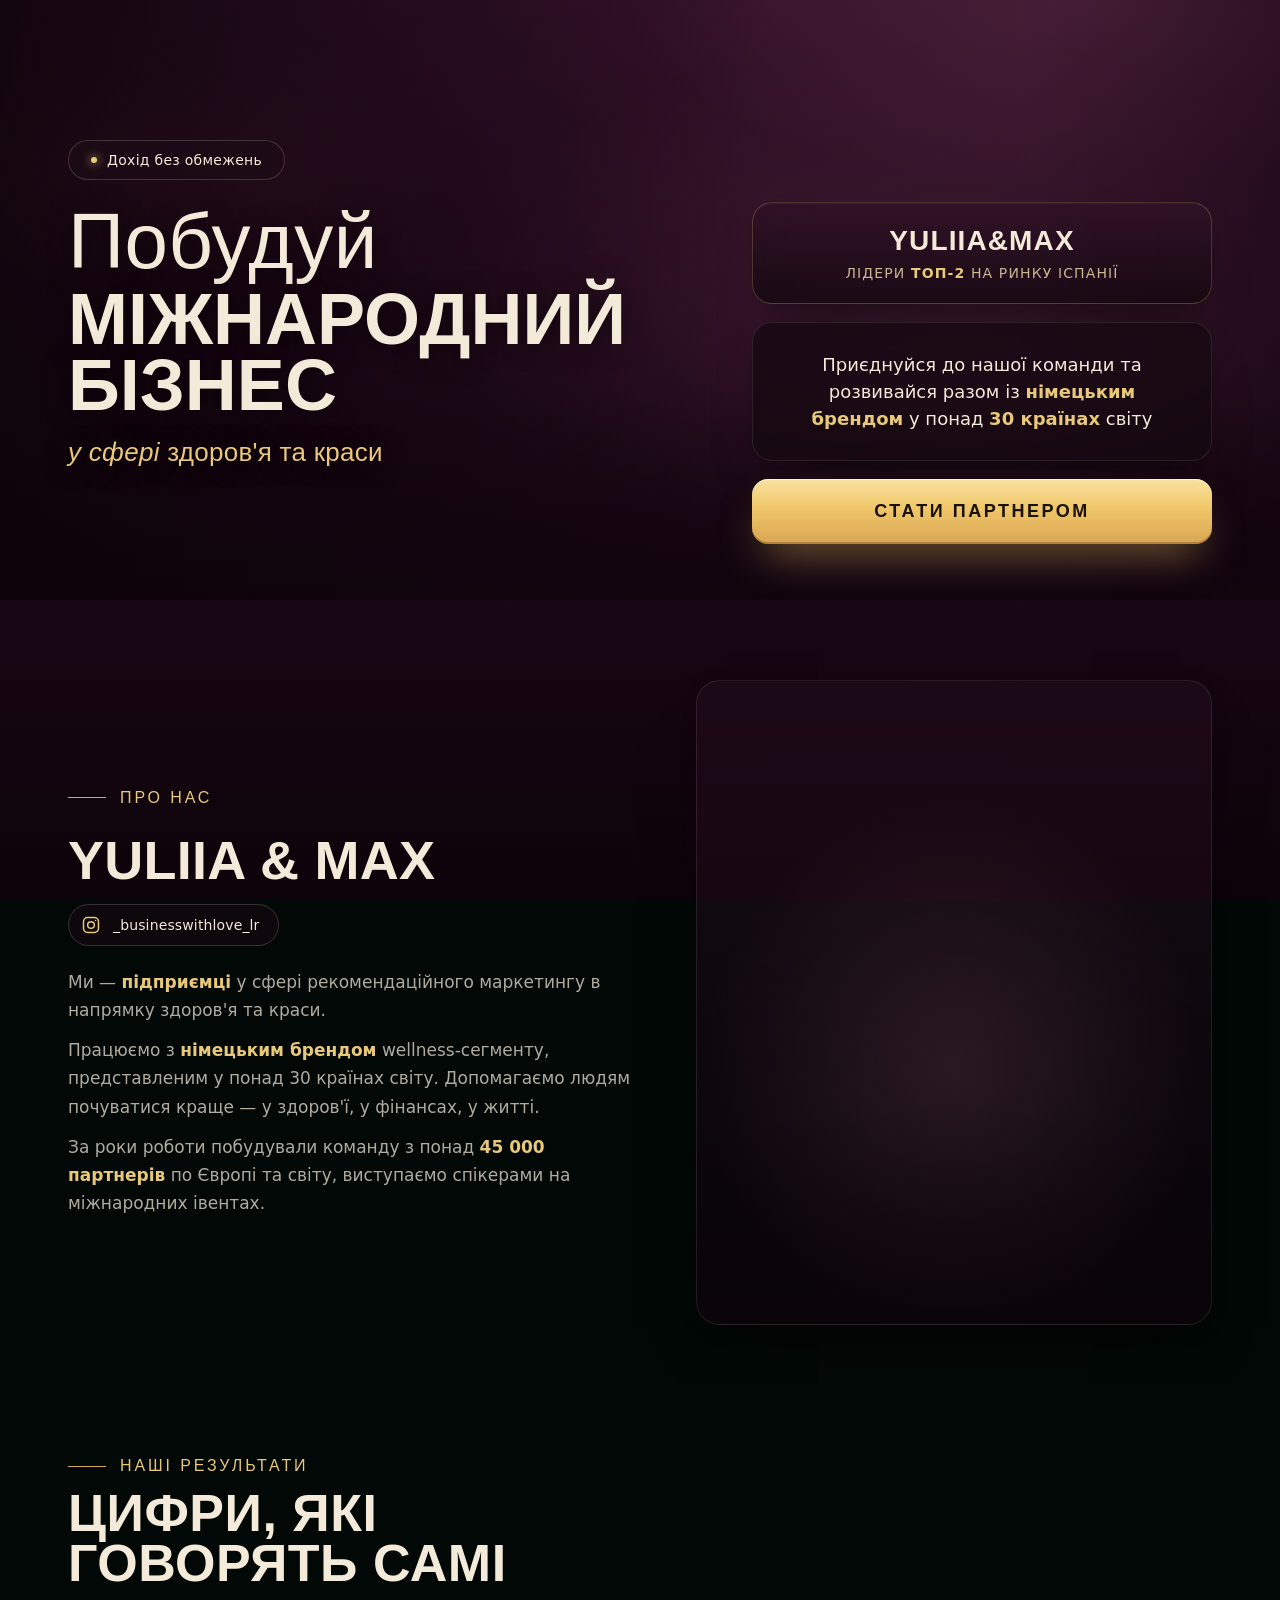
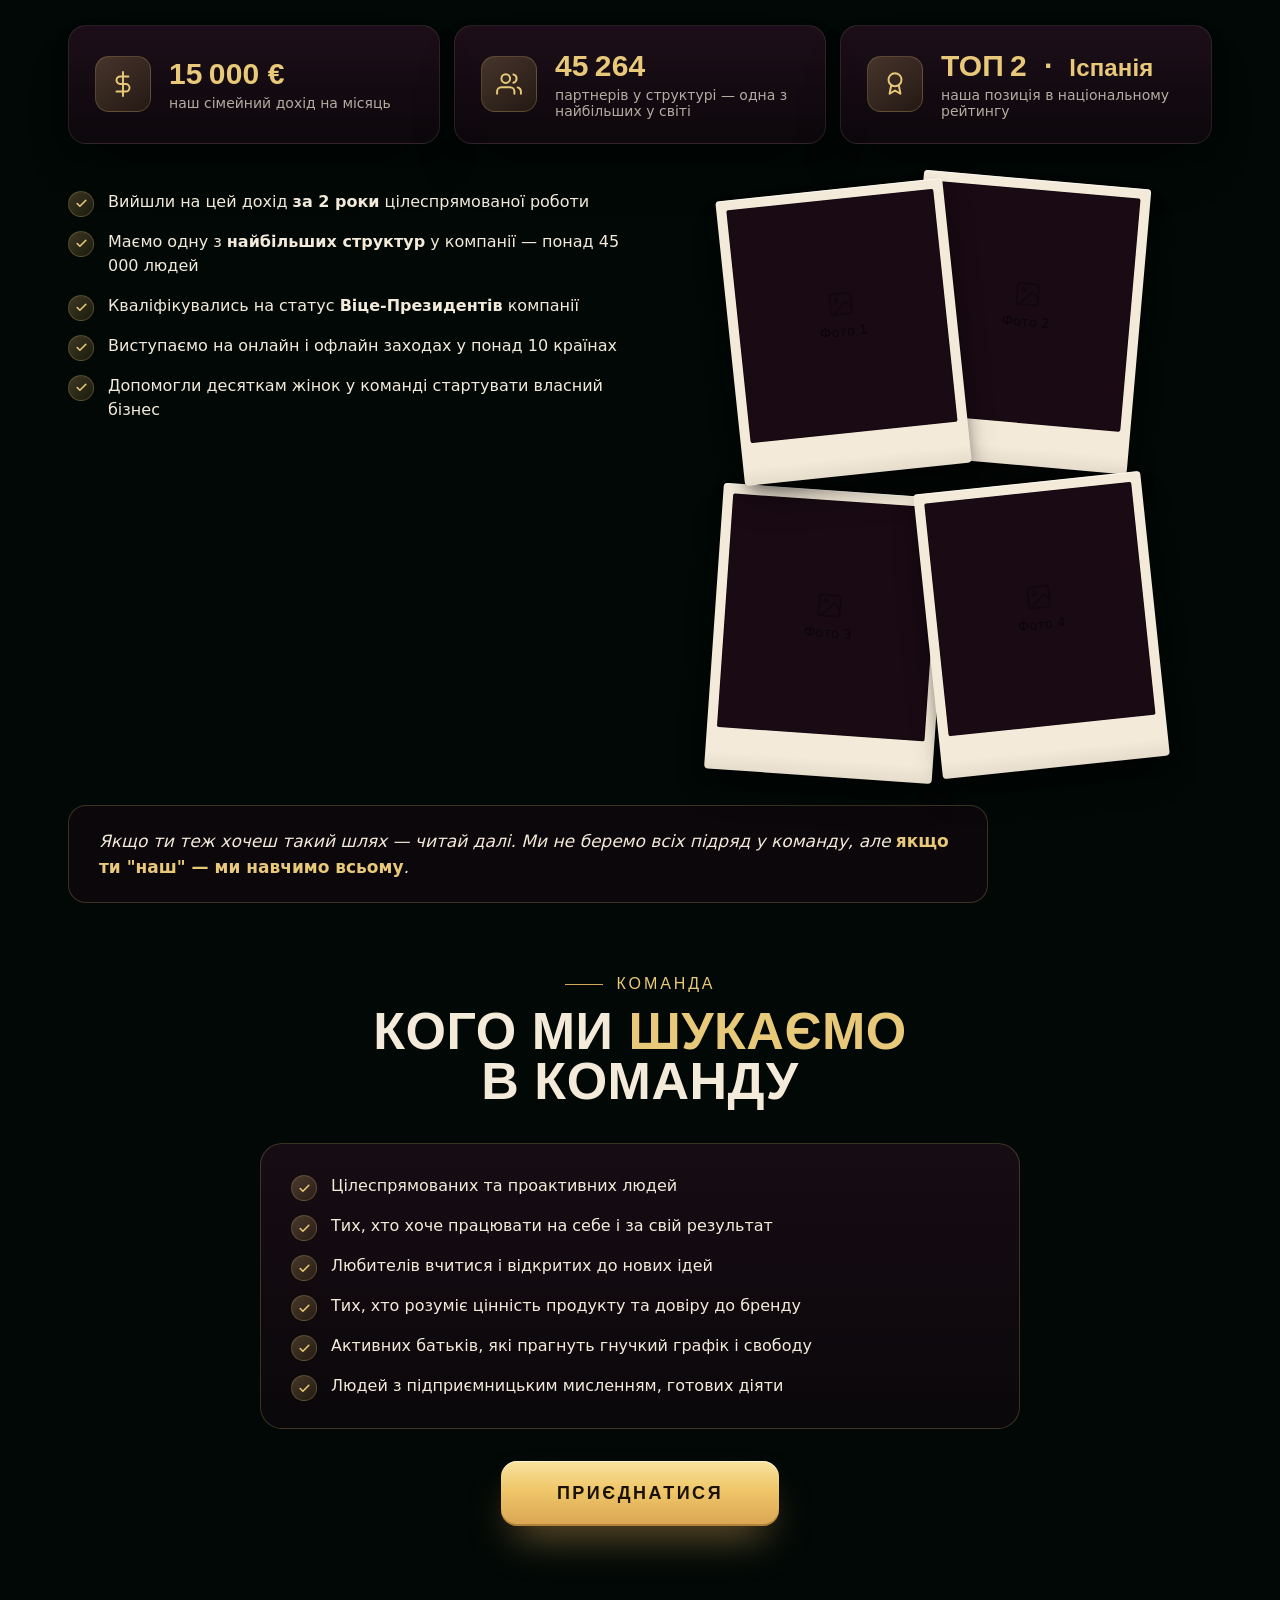
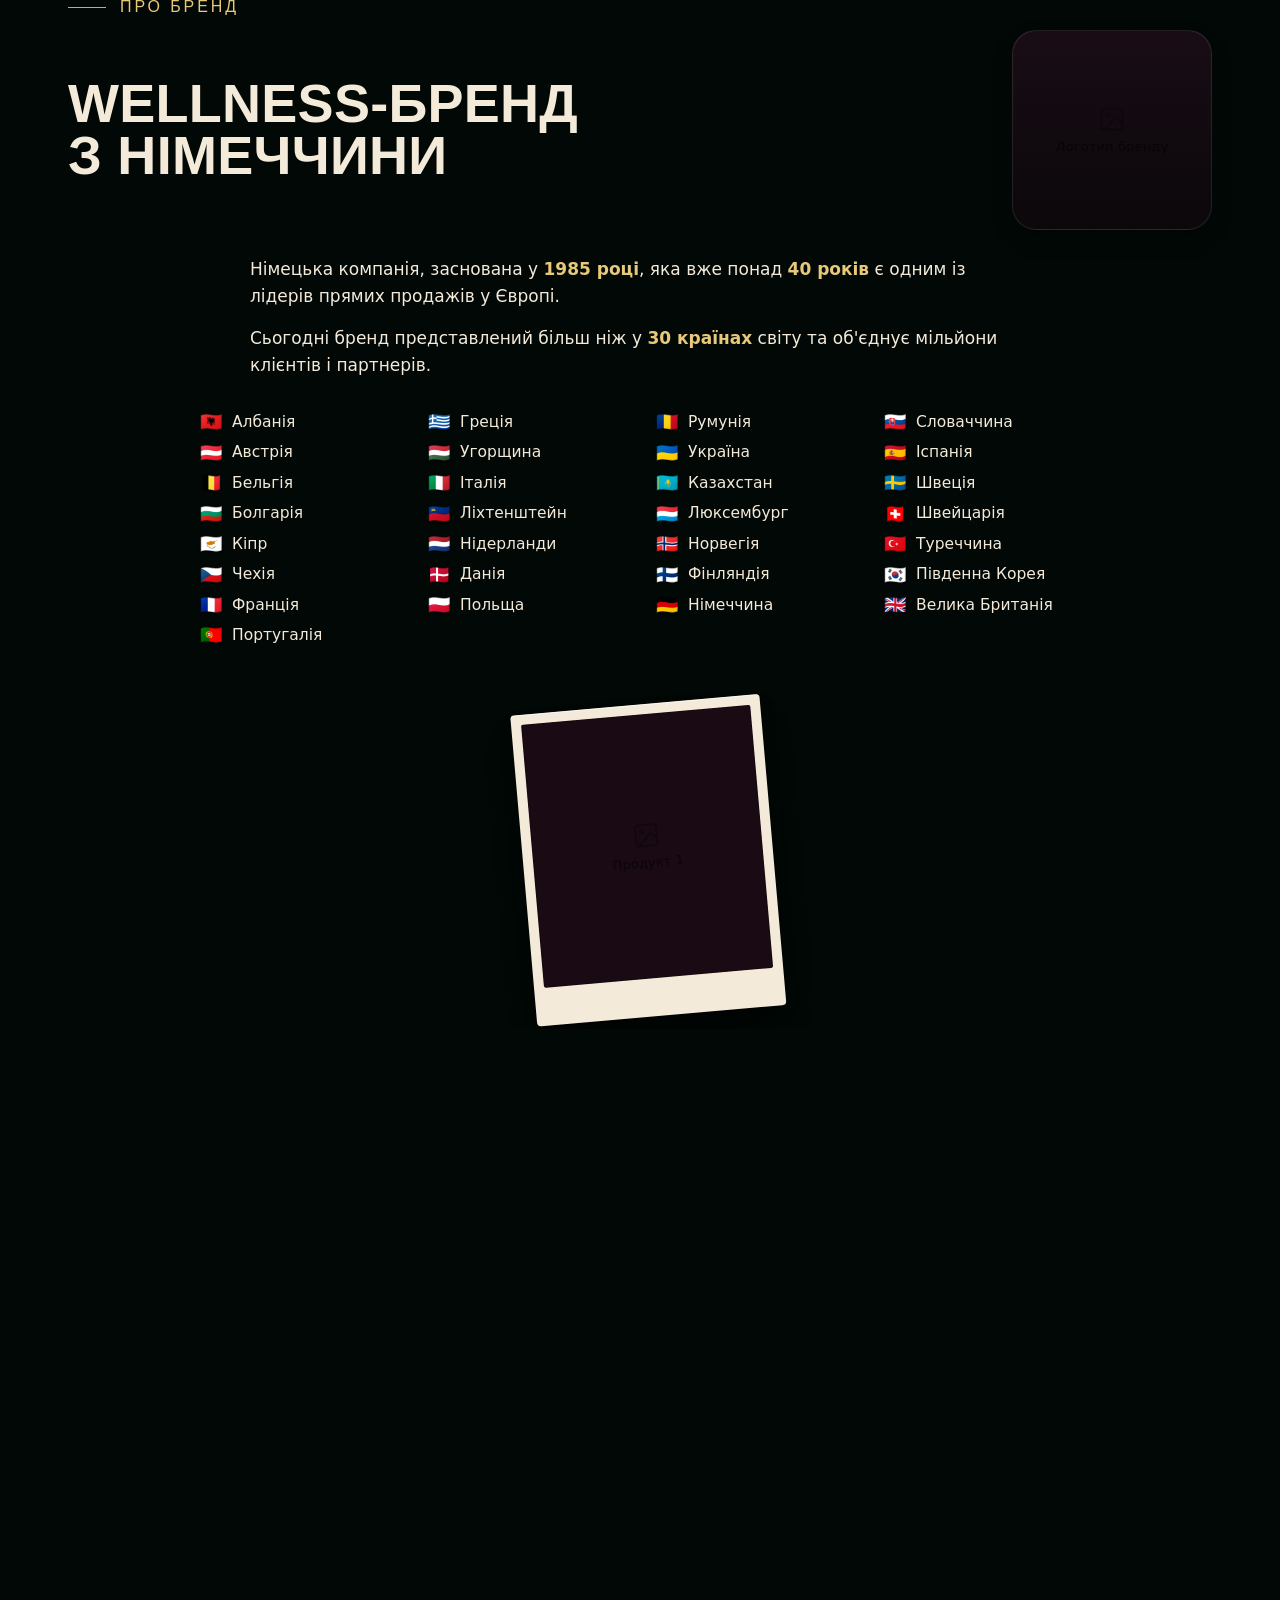
==== commit b8d87bcf: "Wrap mobile/desktop in iframe so the URL stays clean index.html now embeds the correct version in a " ====
--- a/desktop.html
+++ b/desktop.html
@@ -3,6 +3,17 @@
 <head>
 <meta charset="utf-8" />
 <meta name="viewport" content="width=device-width, initial-scale=1" />
+<script>
+  (function () {
+    if (window.self !== window.top) return;
+    if (!window.matchMedia('(min-width: 880px)').matches) {
+      location.replace('mobile.html' + location.search + location.hash);
+    }
+    window.matchMedia('(min-width: 880px)').addEventListener('change', function (e) {
+      if (!e.matches) location.replace('mobile.html' + location.search + location.hash);
+    });
+  })();
+</script>
 <title>YULIIA&amp;MAX — Міжнародний бізнес у сфері здоров'я та краси</title>
 <link rel="preconnect" href="https://fonts.googleapis.com">
 <link rel="preconnect" href="https://fonts.gstatic.com" crossorigin>
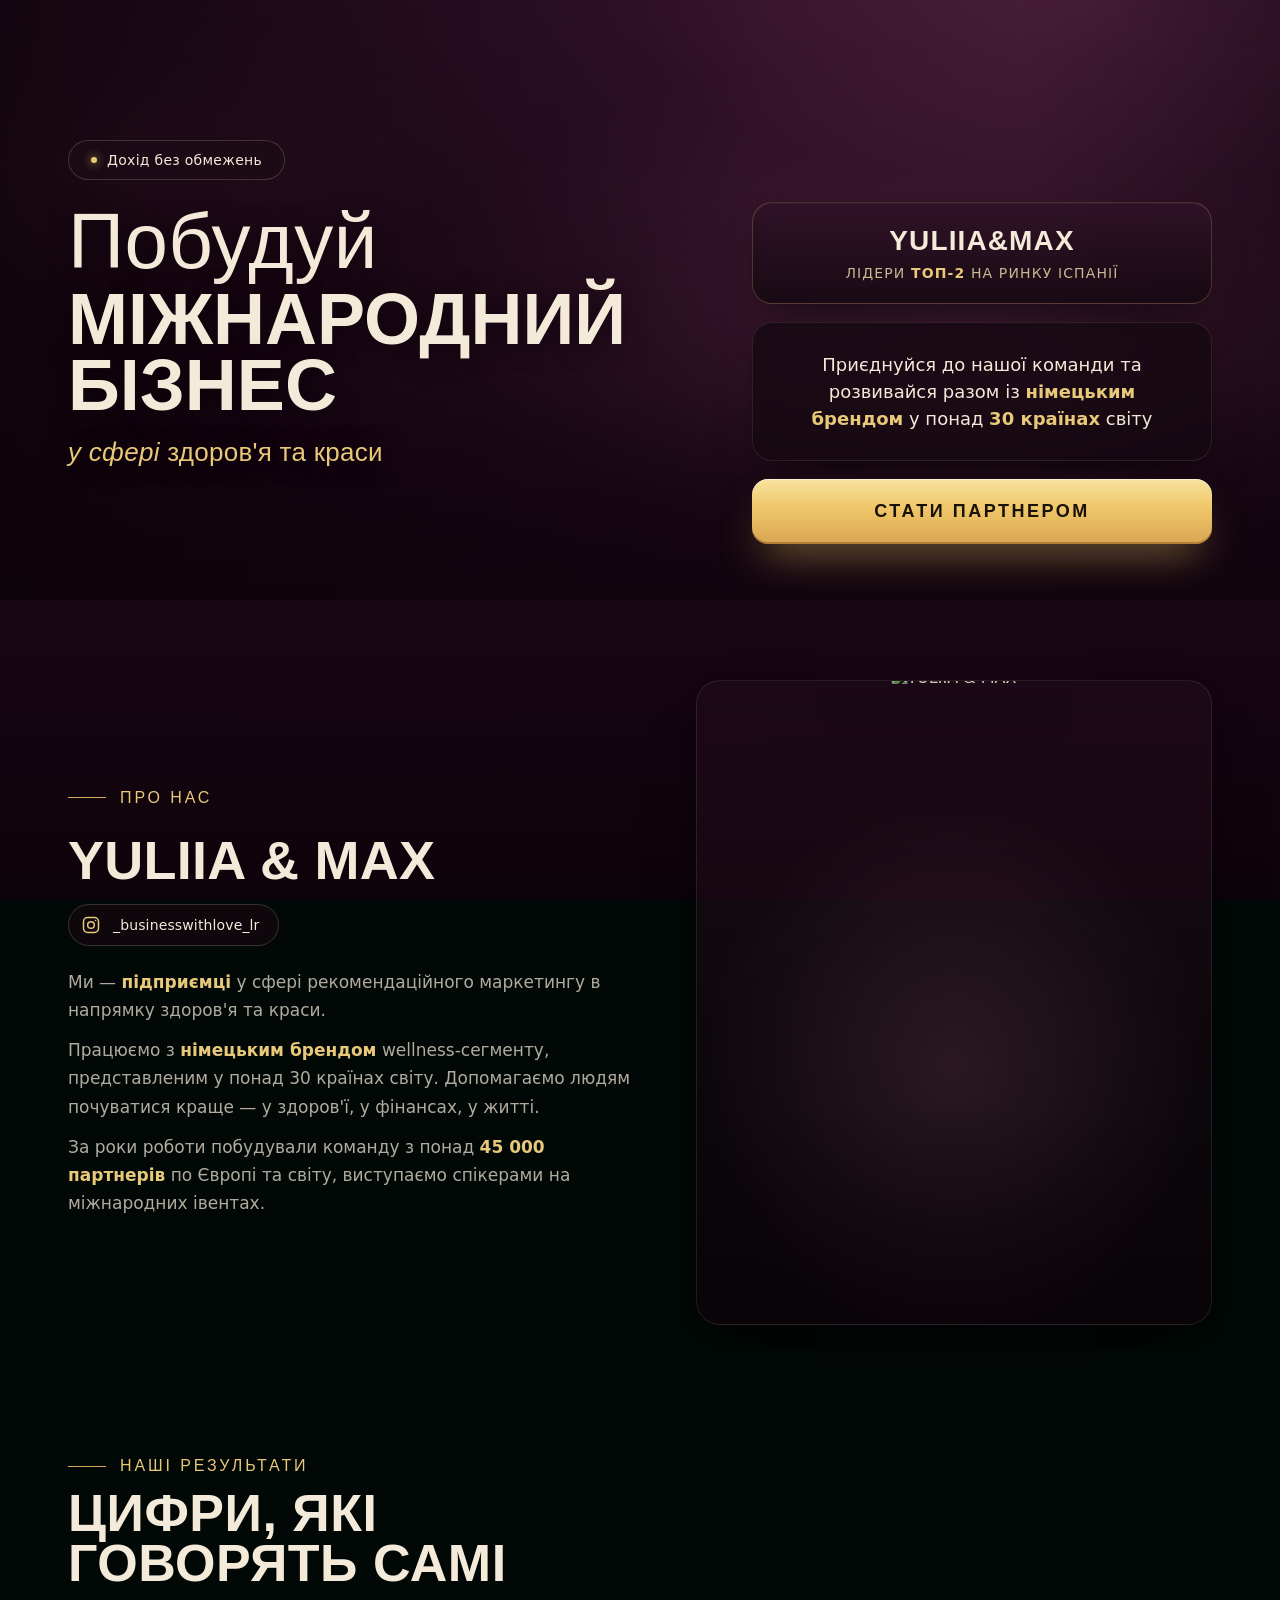
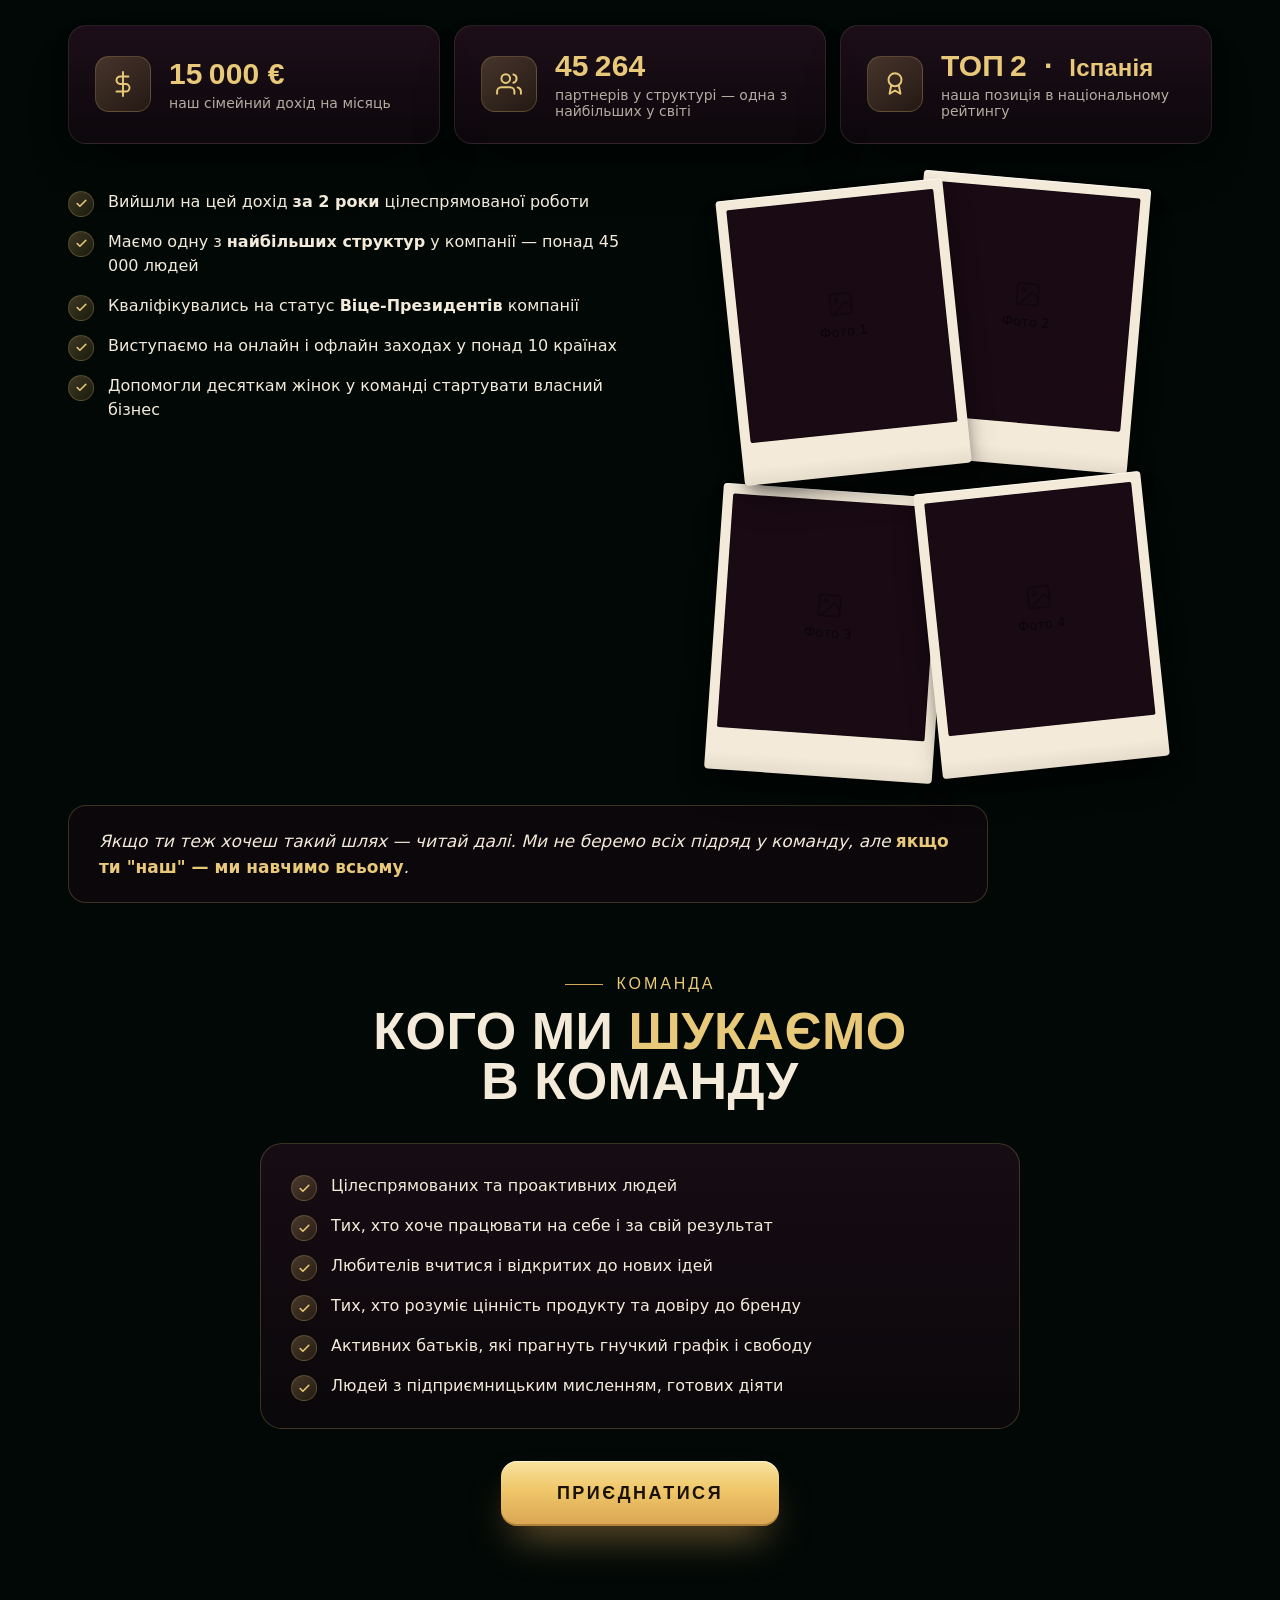
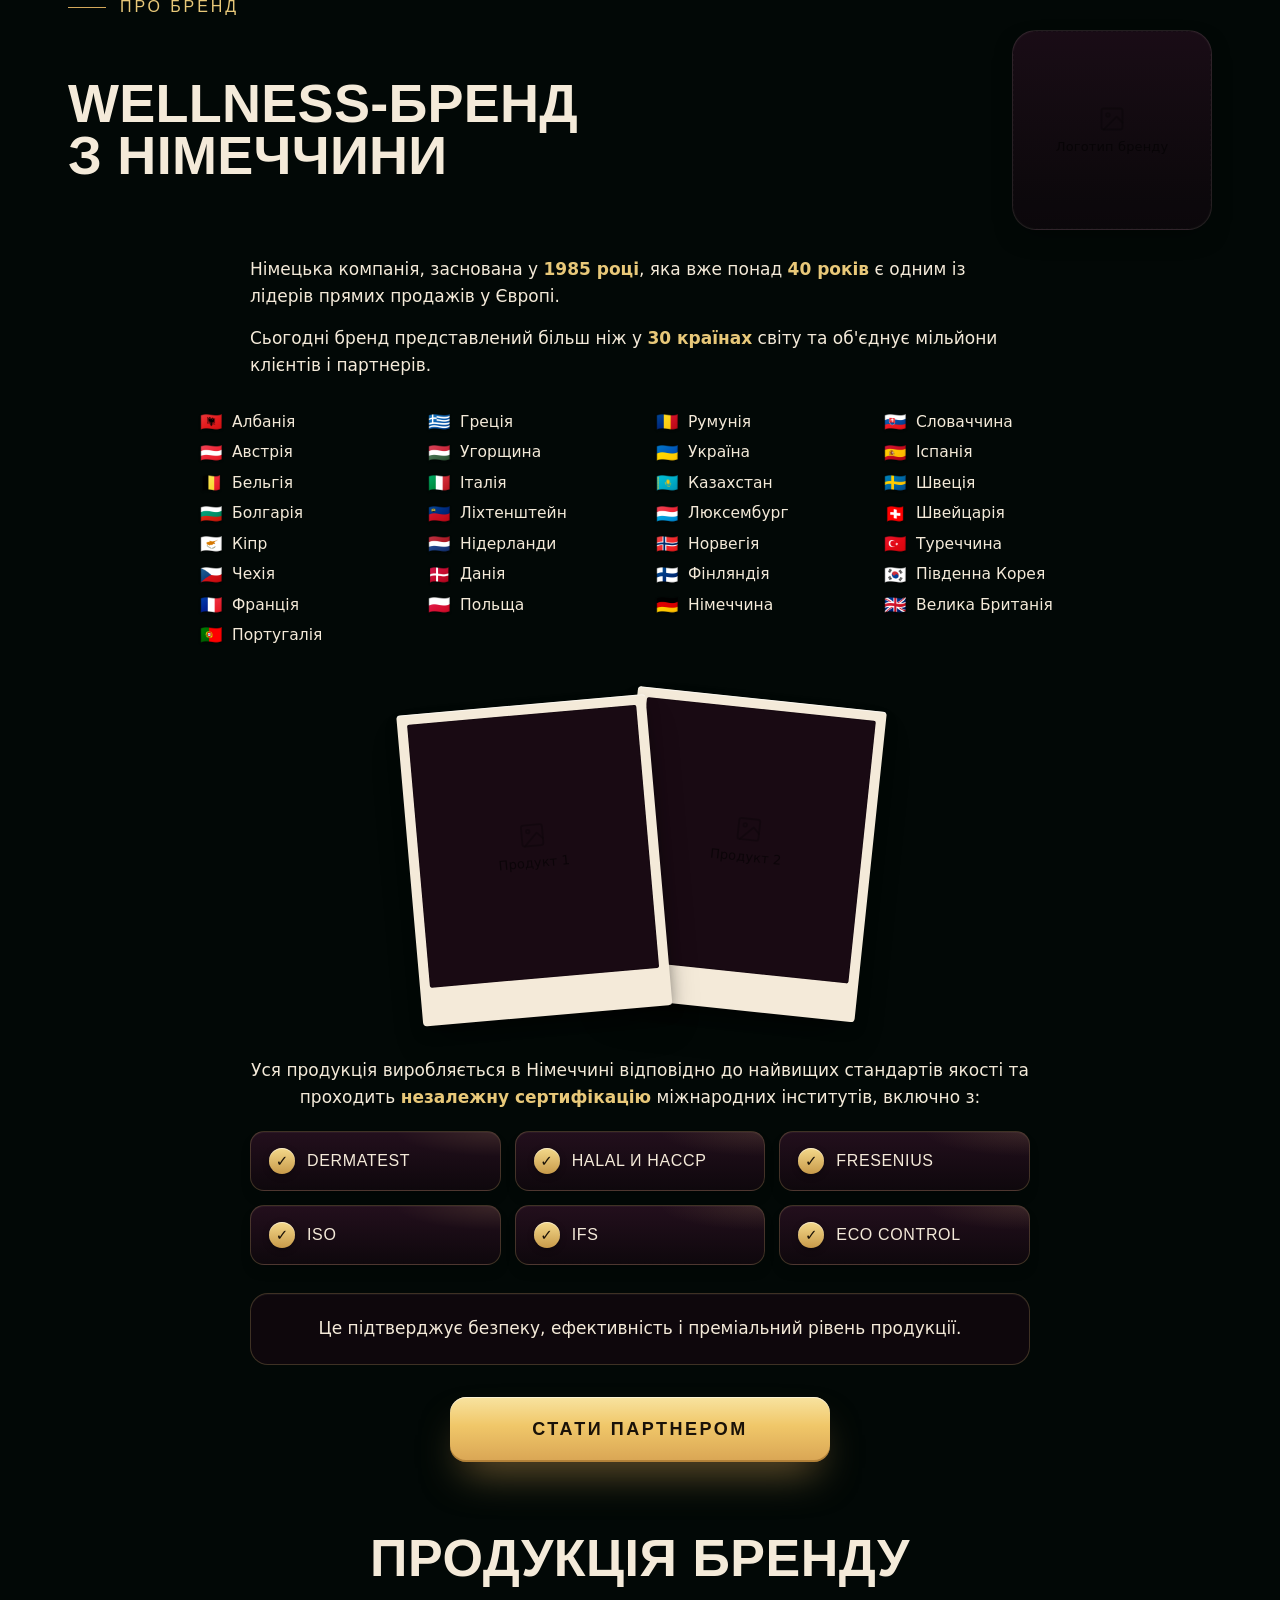
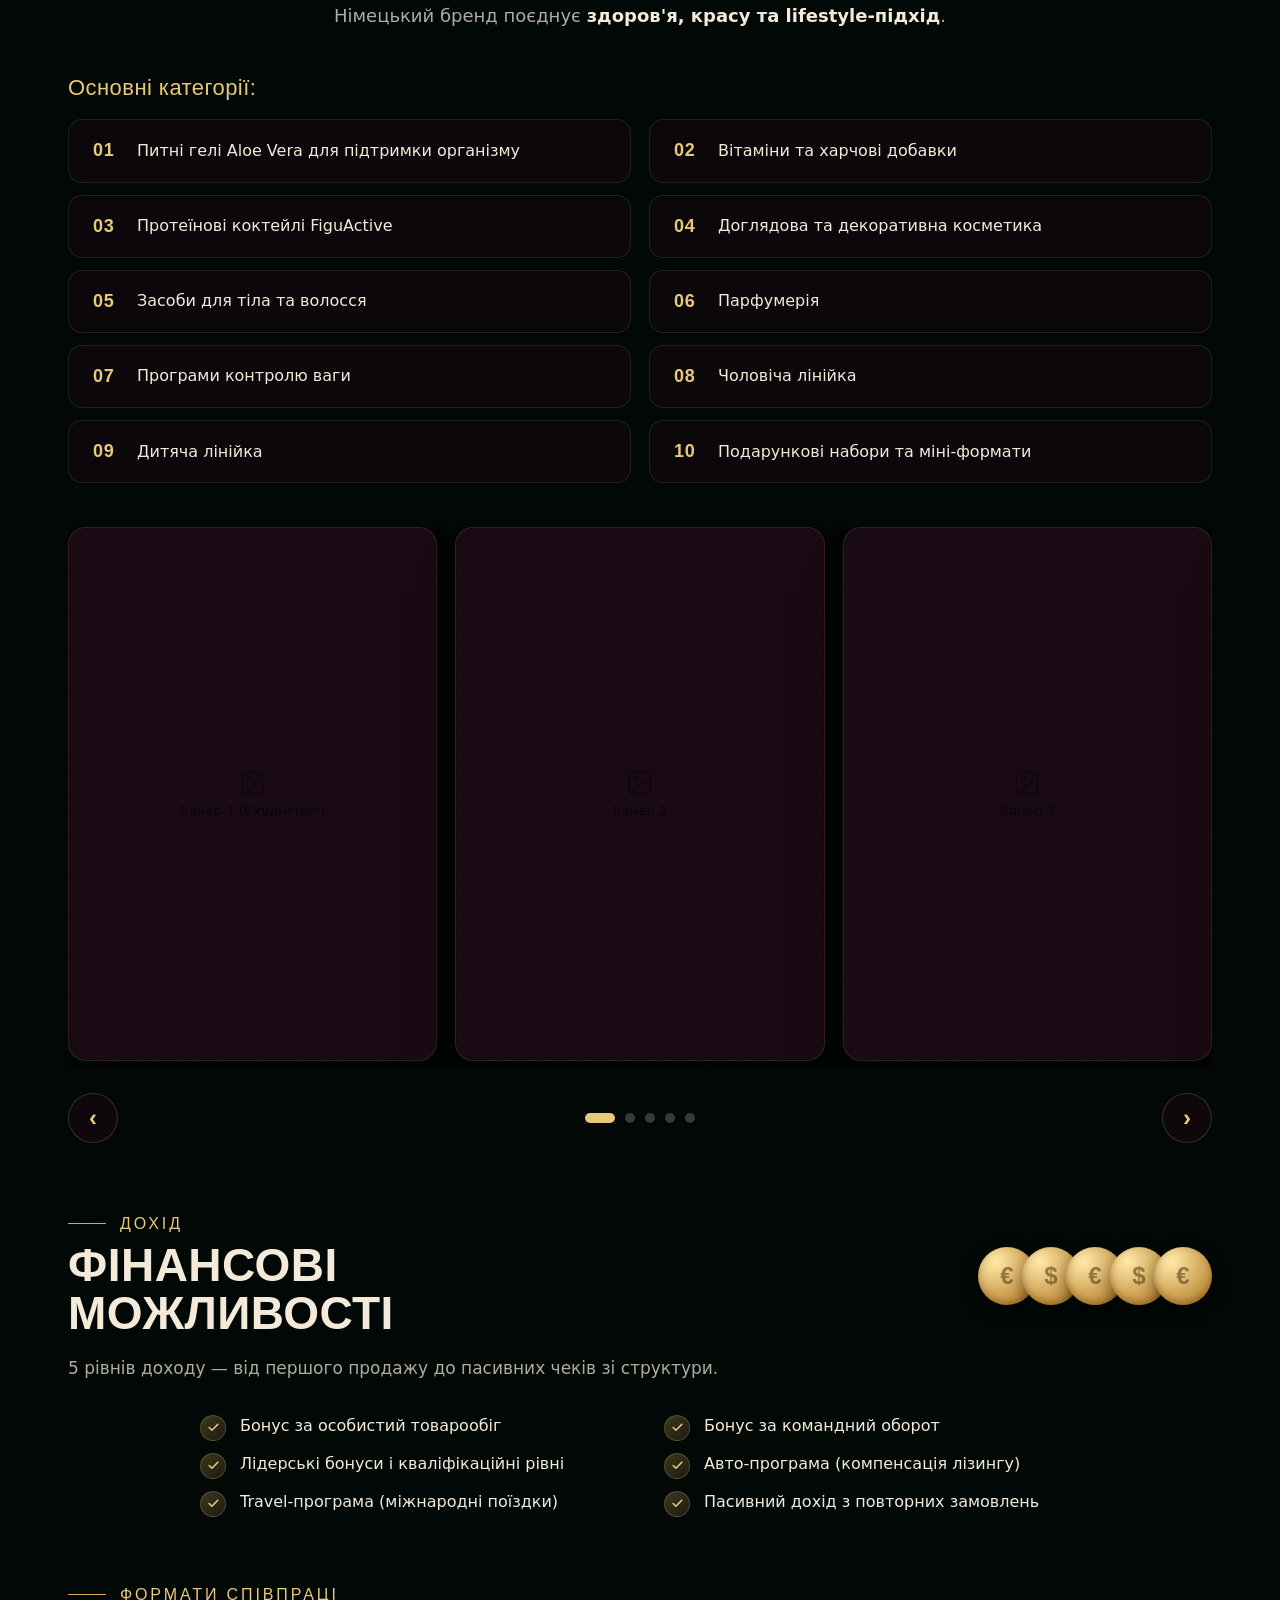
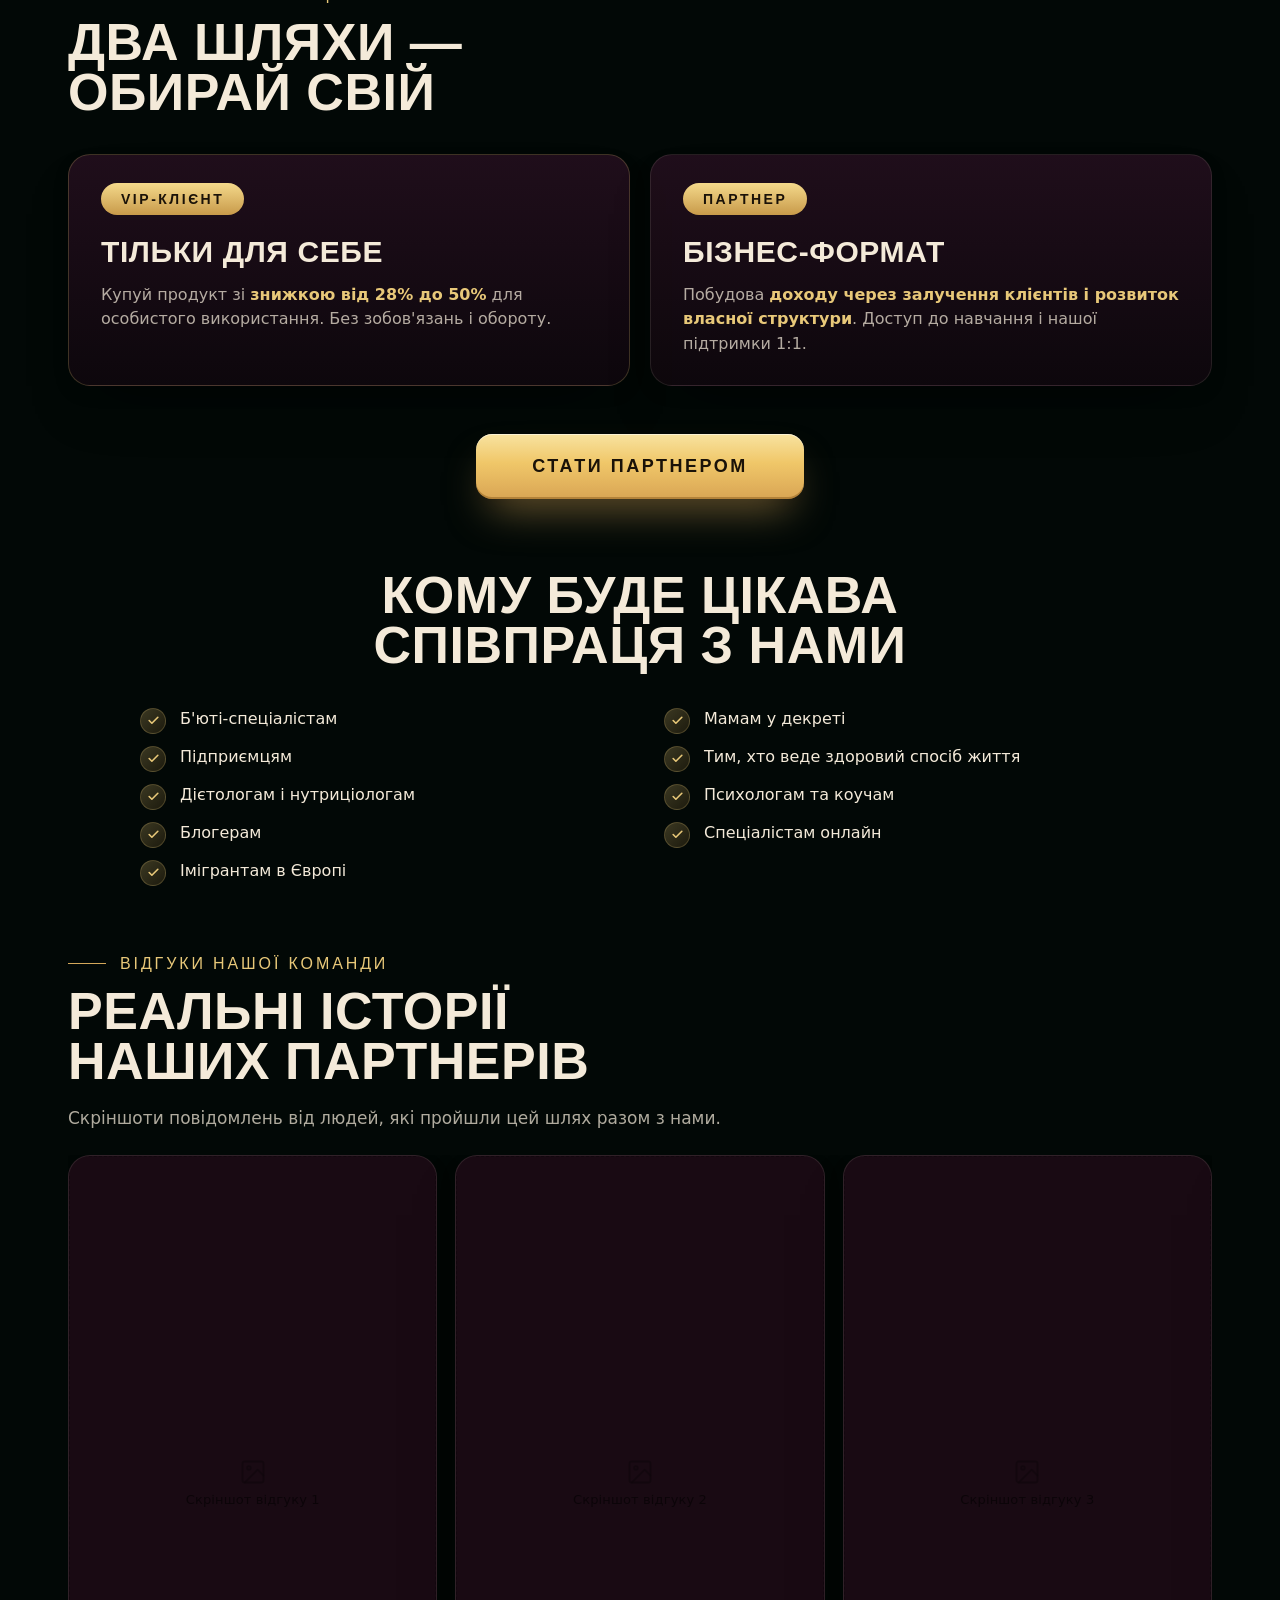
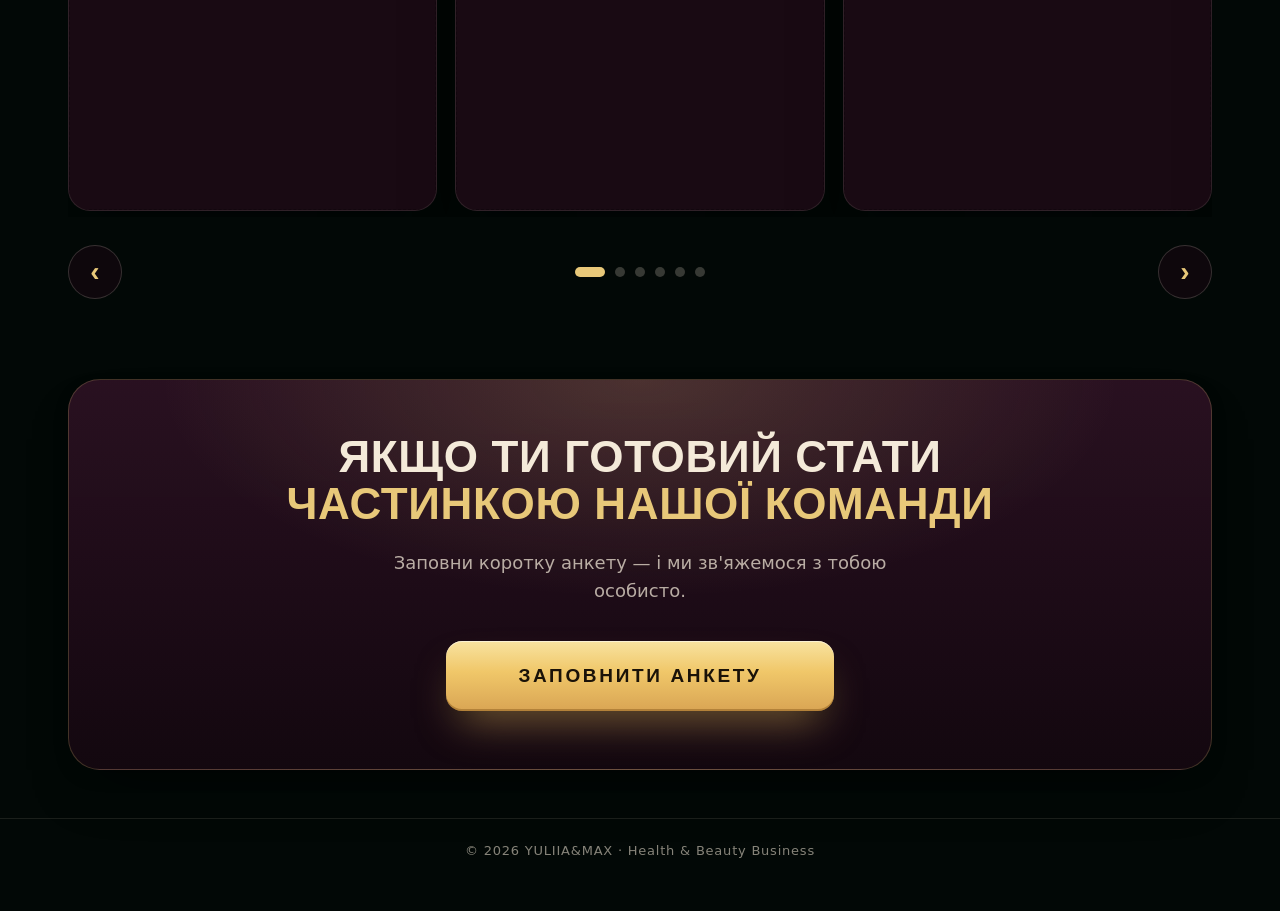
==== commit 03145308: "Add scroll-reveal animations for blocks, photos, polaroids, and CTAs reveal.js tags relevant element" ====
--- a/desktop.html
+++ b/desktop.html
@@ -19,7 +19,9 @@
 <link rel="preconnect" href="https://fonts.gstatic.com" crossorigin>
 <link href="https://fonts.googleapis.com/css2?family=Oswald:wght@500;600;700&family=Inter:wght@400;500;600;700&display=swap" rel="stylesheet">
 <link rel="stylesheet" href="styles-desktop.css">
+<link rel="stylesheet" href="reveal.css">
 <script src="image-slot.js"></script>
+<script src="reveal.js" defer></script>
 </head>
 <body data-screen-label="Desktop Landing">
 
--- a/reveal.css
+++ b/reveal.css
@@ -0,0 +1,58 @@
+/* Scroll-reveal animations — applied via reveal.js (adds [data-reveal]) */
+
+[data-reveal] {
+  opacity: 0;
+  transform: translate3d(0, 28px, 0);
+  transition:
+    opacity 900ms cubic-bezier(0.16, 1, 0.3, 1),
+    transform 900ms cubic-bezier(0.16, 1, 0.3, 1);
+  transition-delay: var(--reveal-delay, 0ms);
+  will-change: opacity, transform;
+}
+
+[data-reveal].is-revealed {
+  opacity: 1;
+  transform: translate3d(0, 0, 0);
+}
+
+/* Photo-style elements rise from slightly lower + scale in subtly */
+[data-reveal-kind="photo"] {
+  transform: translate3d(0, 36px, 0) scale(0.985);
+}
+[data-reveal-kind="photo"].is-revealed {
+  transform: translate3d(0, 0, 0) scale(1);
+}
+
+/* CTAs get a soft pop on entrance (pulse animation still continues afterwards) */
+[data-reveal-kind="cta"] {
+  transform: translate3d(0, 20px, 0) scale(0.97);
+  transition-duration: 700ms;
+}
+[data-reveal-kind="cta"].is-revealed {
+  transform: translate3d(0, 0, 0) scale(1);
+}
+
+/* Polaroid pairs subtly rotate into place using their existing transform */
+[data-reveal-kind="polaroid"] {
+  opacity: 0;
+  transform: translate3d(0, 28px, 0) rotate(0deg);
+  transition:
+    opacity 900ms cubic-bezier(0.16, 1, 0.3, 1),
+    transform 900ms cubic-bezier(0.16, 1, 0.3, 1);
+  transition-delay: var(--reveal-delay, 0ms);
+}
+[data-reveal-kind="polaroid"].is-revealed {
+  opacity: 1;
+  /* let the source-class rotate (.r-1 / .r-2 / .r-3 / .r-4) take over */
+  transform: none;
+}
+
+/* Disable when the user prefers reduced motion */
+@media (prefers-reduced-motion: reduce) {
+  [data-reveal],
+  [data-reveal-kind] {
+    opacity: 1 !important;
+    transform: none !important;
+    transition: none !important;
+  }
+}
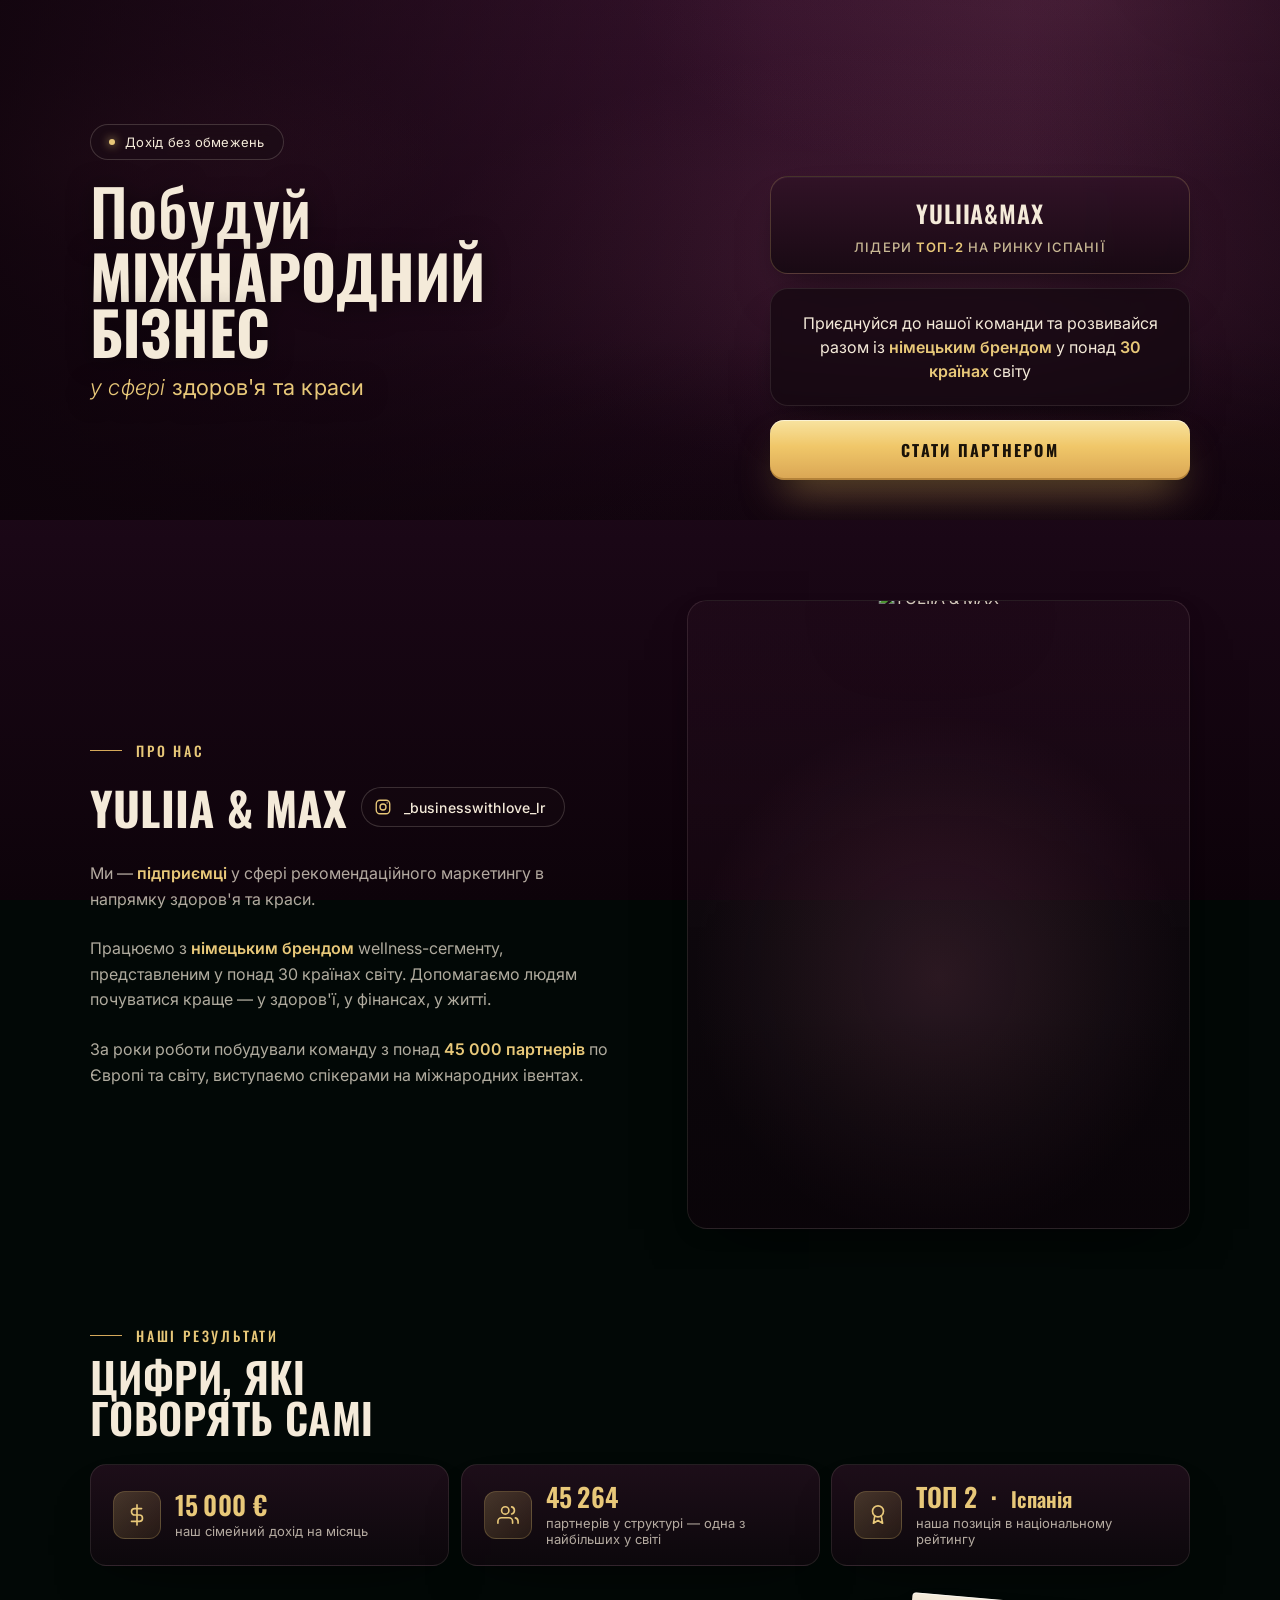
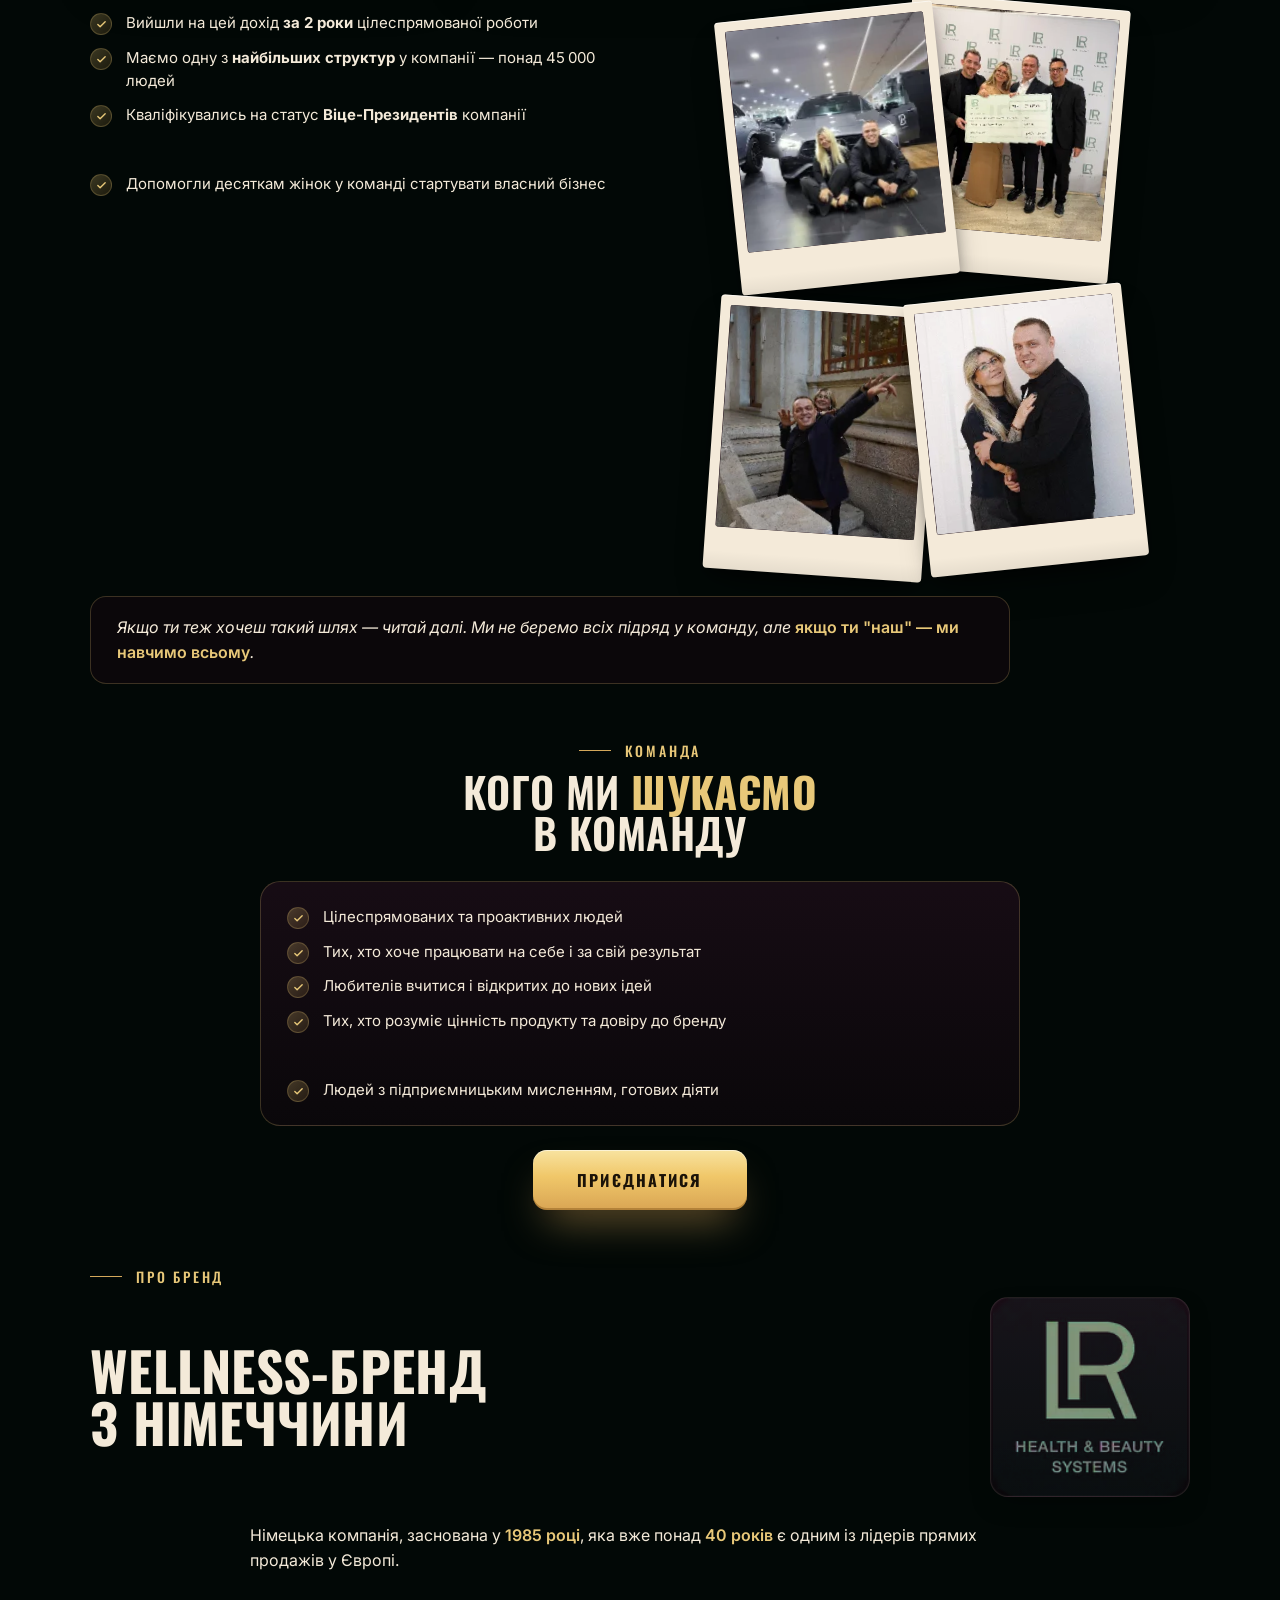
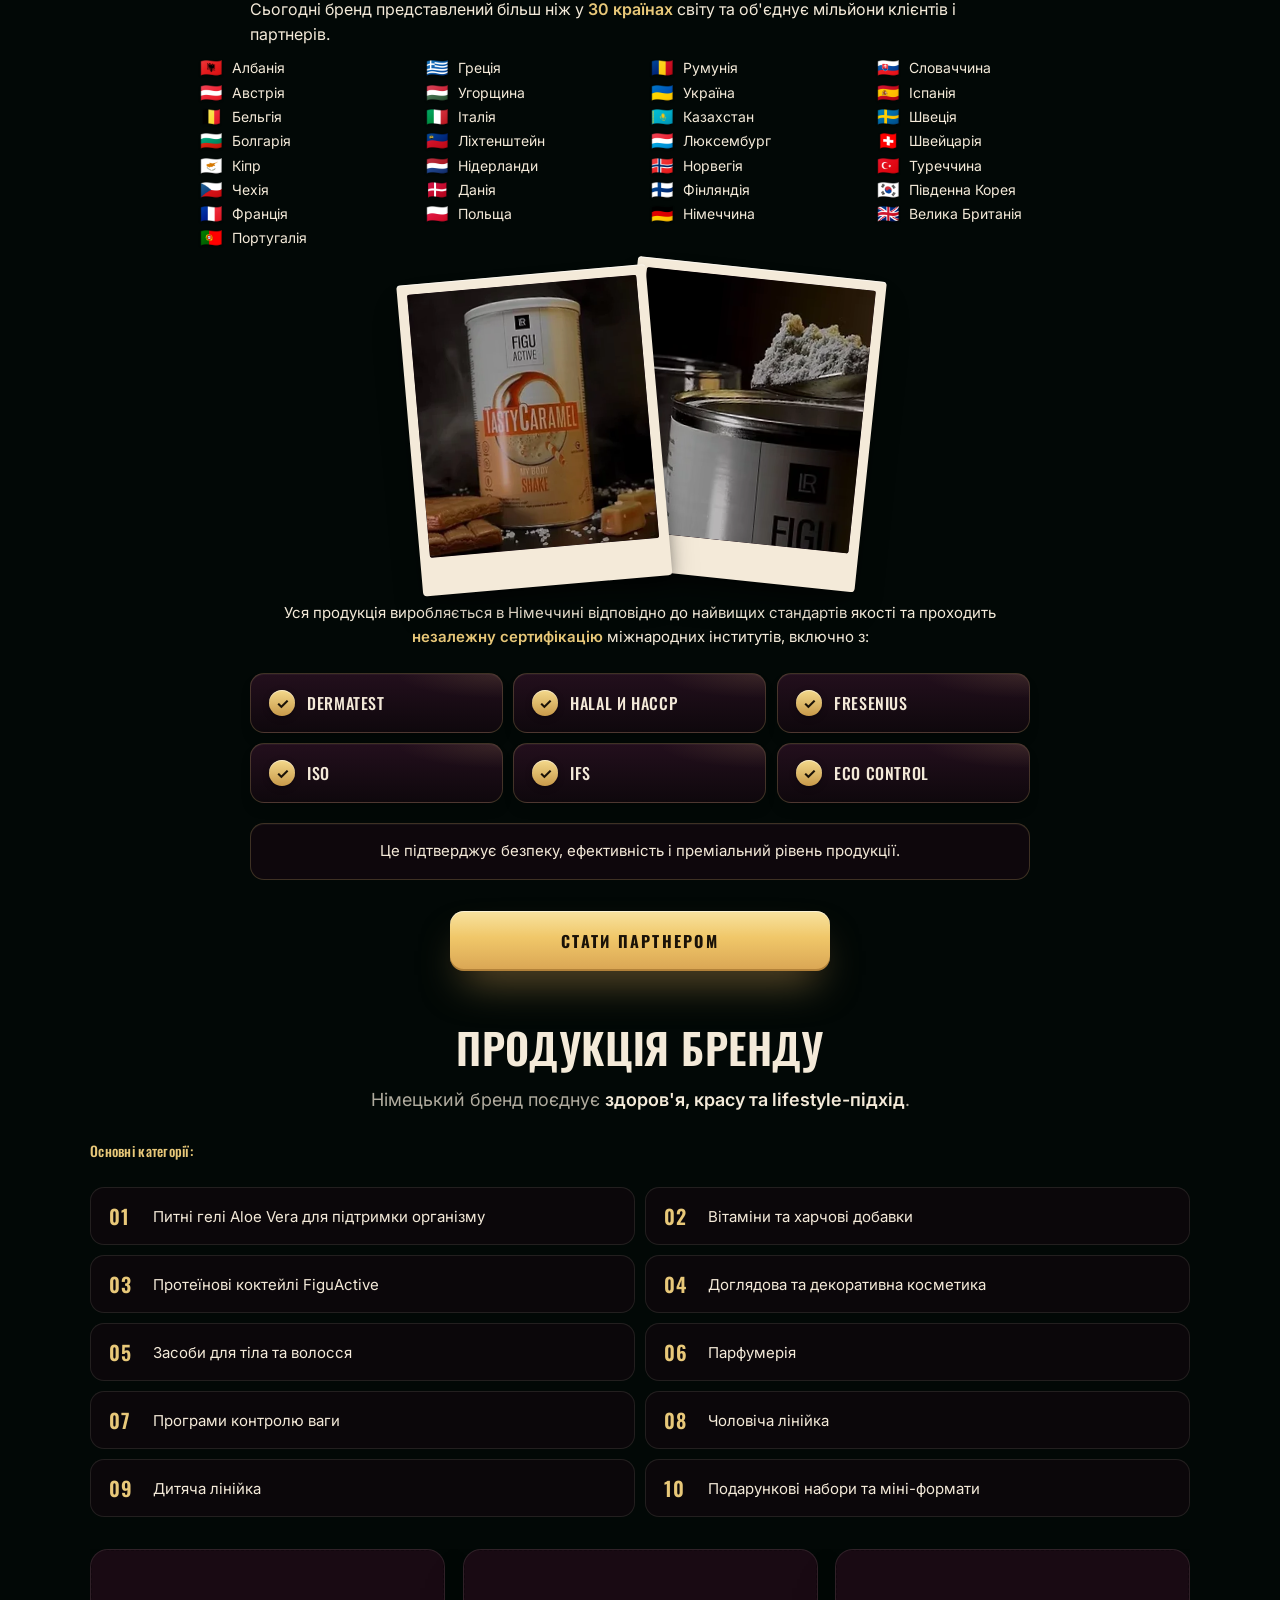
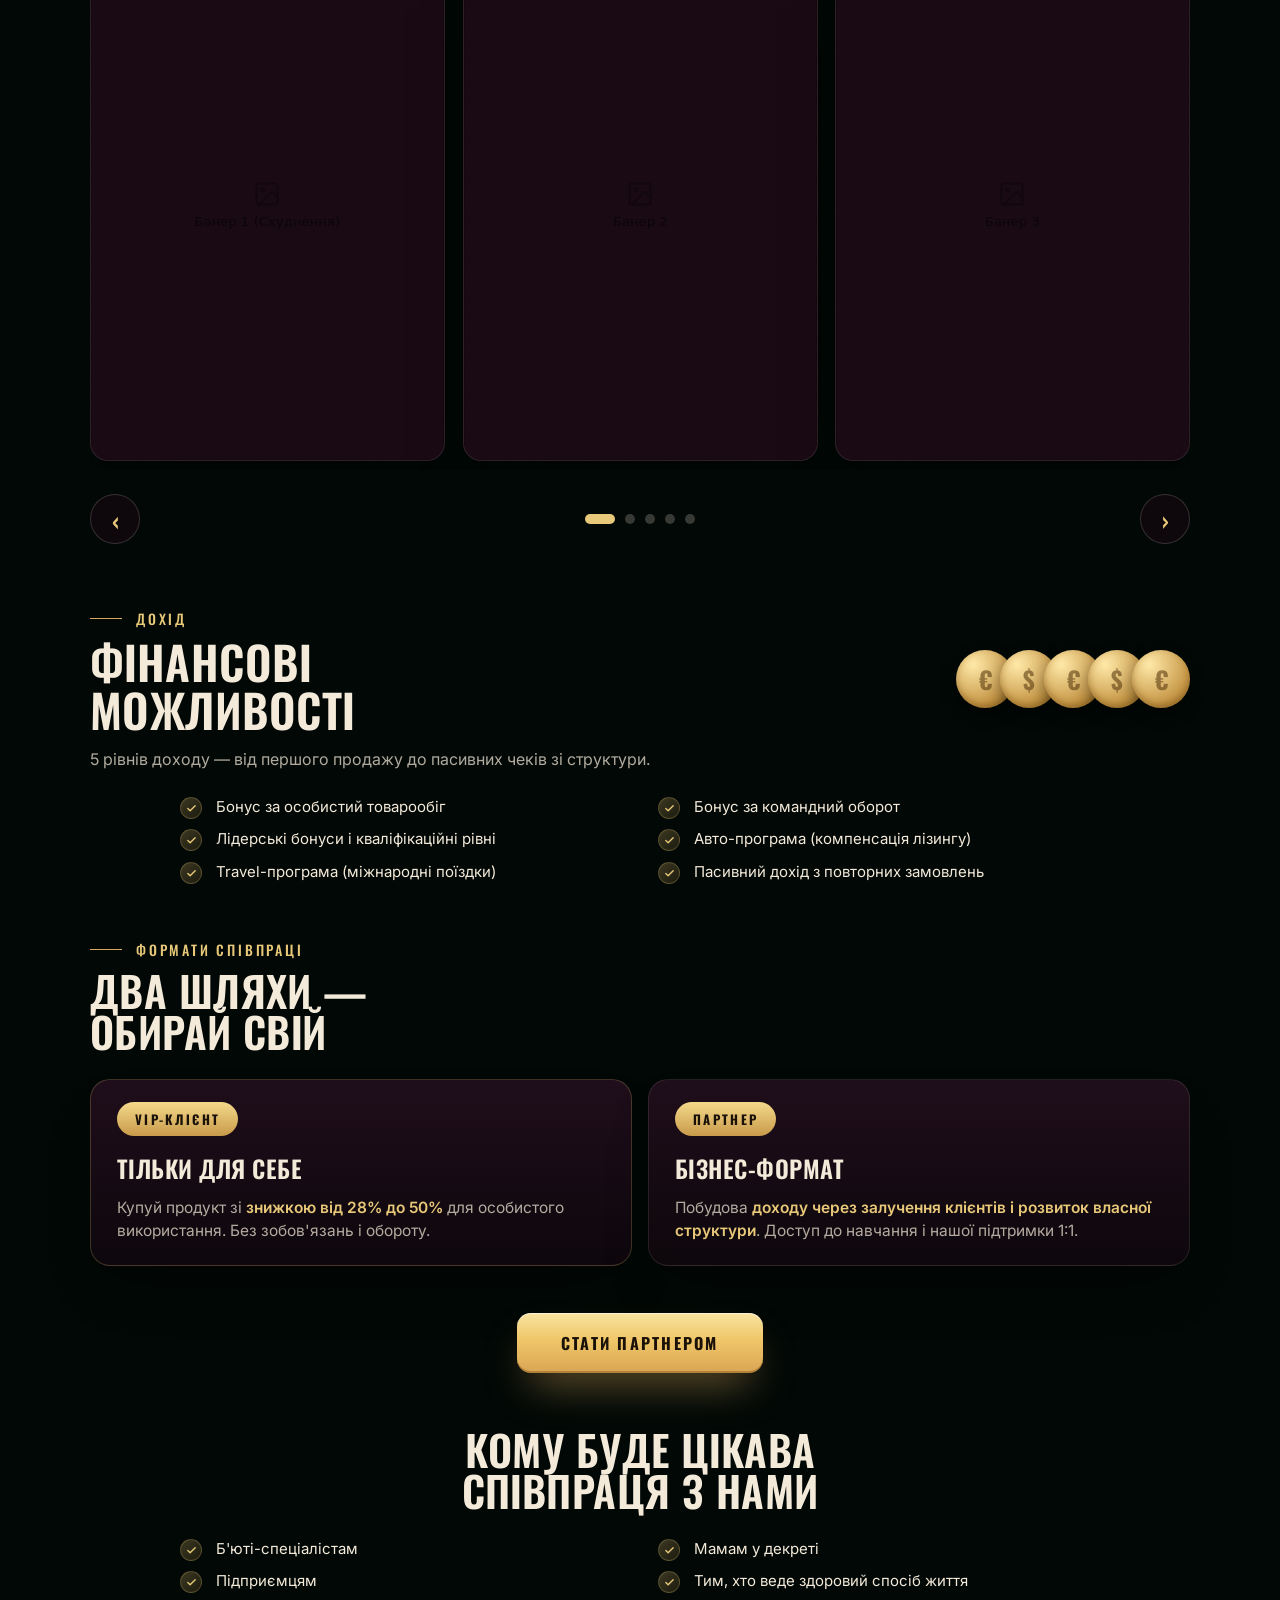
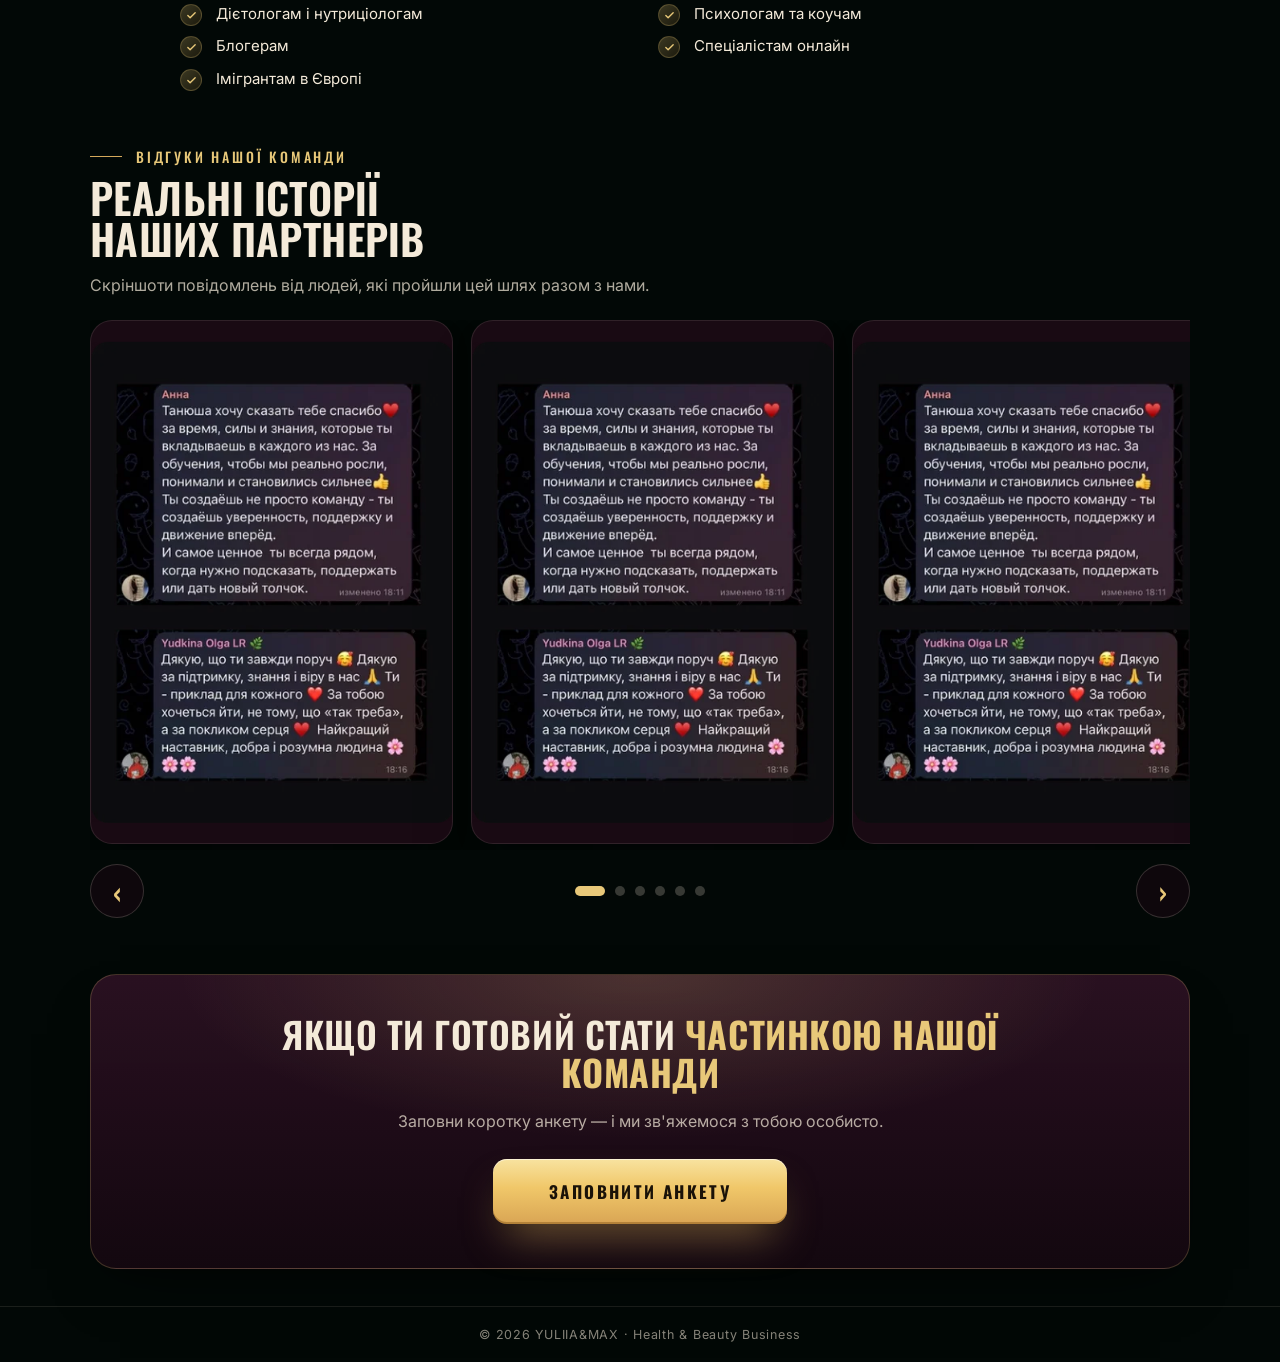
==== commit d7854ff9: "Wire real images into slots; compact desktop layout Images: - Moved canonical hero/about photos and " ====
--- a/desktop.html
+++ b/desktop.html
@@ -19,6 +19,7 @@
 <link rel="preconnect" href="https://fonts.gstatic.com" crossorigin>
 <link href="https://fonts.googleapis.com/css2?family=Oswald:wght@500;600;700&family=Inter:wght@400;500;600;700&display=swap" rel="stylesheet">
 <link rel="stylesheet" href="styles-desktop.css">
+<link rel="stylesheet" href="desktop-compact.css">
 <link rel="stylesheet" href="reveal.css">
 <script src="image-slot.js"></script>
 <script src="reveal.js" defer></script>
@@ -28,7 +29,7 @@
   <!-- ===================== HERO ===================== -->
   <section class="hero" id="top" aria-label="Hero">
     <div class="hero-bg">
-      <img src="hero-couple.png" alt="YULIIA & MAX" class="hero-couple-img-d" />
+      <img src="images/hero-couple.png" alt="YULIIA & MAX" class="hero-couple-img-d" />
     </div>
     <div class="wrap">
       <div class="hero-grid">
@@ -77,7 +78,7 @@
         </div>
       </div>
       <div class="about-photo-d">
-        <img src="about-couple.png" alt="YULIIA & MAX" class="about-couple-img-d" />
+        <img src="images/about-couple.png" alt="YULIIA & MAX" class="about-couple-img-d" />
       </div>
     </div>
   </section>
@@ -128,12 +129,12 @@
         </ul>
         <div class="polaroid-pairs-d">
           <div class="polaroid-pair-d">
-            <div class="polaroid r-1"><image-slot id="pl-1" placeholder="Фото 1" shape="rect"></image-slot></div>
-            <div class="polaroid r-2"><image-slot id="pl-2" placeholder="Фото 2" shape="rect"></image-slot></div>
+            <div class="polaroid r-1"><image-slot id="pl-1" placeholder="Фото 1" shape="rect" src="images/event-1.webp"></image-slot></div>
+            <div class="polaroid r-2"><image-slot id="pl-2" placeholder="Фото 2" shape="rect" src="images/event-2.webp"></image-slot></div>
           </div>
           <div class="polaroid-pair-d flip">
-            <div class="polaroid r-3"><image-slot id="pl-3" placeholder="Фото 3" shape="rect"></image-slot></div>
-            <div class="polaroid r-4"><image-slot id="pl-4" placeholder="Фото 4" shape="rect"></image-slot></div>
+            <div class="polaroid r-3"><image-slot id="pl-3" placeholder="Фото 3" shape="rect" src="images/event-3.webp"></image-slot></div>
+            <div class="polaroid r-4"><image-slot id="pl-4" placeholder="Фото 4" shape="rect" src="images/event-4.webp"></image-slot></div>
           </div>
         </div>
       </div>
@@ -174,7 +175,7 @@
       <div class="brand-head-d">
         <h2 class="brand-name-d">Wellness-бренд<br/>з Німеччини</h2>
         <div class="brand-logo-d">
-          <image-slot id="brand-logo" placeholder="Логотип бренду" shape="rect"></image-slot>
+          <image-slot id="brand-logo" placeholder="Логотип бренду" shape="rect" src="images/brand-logo.webp" fit="contain"></image-slot>
         </div>
       </div>
       <div class="brand-body-d">
@@ -194,8 +195,8 @@
       </ul>
 
       <div class="brand-products-row-d">
-        <div class="brand-product-card r-a"><image-slot id="brand-p-1" placeholder="Продукт 1" shape="rect"></image-slot></div>
-        <div class="brand-product-card r-b"><image-slot id="brand-p-2" placeholder="Продукт 2" shape="rect"></image-slot></div>
+        <div class="brand-product-card r-a"><image-slot id="brand-p-1" placeholder="Продукт 1" shape="rect" src="images/product-1.webp"></image-slot></div>
+        <div class="brand-product-card r-b"><image-slot id="brand-p-2" placeholder="Продукт 2" shape="rect" src="images/product-2.webp"></image-slot></div>
       </div>
 
       <p class="brand-cert-text-d">Уся продукція виробляється в Німеччині відповідно до найвищих стандартів якості та проходить <b>незалежну сертифікацію</b> міжнародних інститутів, включно з:</p>
@@ -329,9 +330,9 @@
 
       <div class="tm-slider" data-slider>
         <div class="tm-track">
-          <div class="tm-slide"><image-slot id="tm-1" placeholder="Скріншот відгуку 1" shape="rect"></image-slot></div>
-          <div class="tm-slide"><image-slot id="tm-2" placeholder="Скріншот відгуку 2" shape="rect"></image-slot></div>
-          <div class="tm-slide"><image-slot id="tm-3" placeholder="Скріншот відгуку 3" shape="rect"></image-slot></div>
+          <div class="tm-slide"><image-slot id="tm-1" placeholder="Скріншот відгуку 1" shape="rect" src="images/testimonial-1.webp" fit="contain"></image-slot></div>
+          <div class="tm-slide"><image-slot id="tm-2" placeholder="Скріншот відгуку 2" shape="rect" src="images/testimonial-2.webp" fit="contain"></image-slot></div>
+          <div class="tm-slide"><image-slot id="tm-3" placeholder="Скріншот відгуку 3" shape="rect" src="images/testimonial-3.webp" fit="contain"></image-slot></div>
           <div class="tm-slide"><image-slot id="tm-4" placeholder="Скріншот відгуку 4" shape="rect"></image-slot></div>
           <div class="tm-slide"><image-slot id="tm-5" placeholder="Скріншот відгуку 5" shape="rect"></image-slot></div>
           <div class="tm-slide"><image-slot id="tm-6" placeholder="Скріншот відгуку 6" shape="rect"></image-slot></div>
--- a/desktop-compact.css
+++ b/desktop-compact.css
@@ -0,0 +1,210 @@
+/* ============================================================
+   DESKTOP COMPACT OVERRIDES
+   Loaded AFTER styles-desktop.css. Tightens vertical rhythm,
+   type scale, paddings, and gaps so the desktop version reads
+   denser without losing hierarchy. Mobile (styles.css) is not
+   affected — this file is only linked from desktop.html.
+   ============================================================ */
+
+:root {
+  --max: 1180px;
+  --gutter: 40px;
+}
+
+/* --- NAV -------------------------------------------------- */
+.nav-inner { padding: 12px var(--gutter); }
+.brandmark .mono { width: 34px; height: 34px; font-size: 15px; }
+.brandmark .bm-text span { font-size: 15px; }
+.brandmark .bm-text small { font-size: 10px; }
+.nav-links { gap: 26px; }
+.nav-links a { font-size: 13.5px; }
+.nav-cta { padding: 9px 18px; font-size: 12.5px; }
+
+/* --- SECTIONS / TYPE -------------------------------------- */
+.section { padding: 56px 0 0; }
+.section-eyebrow { margin-bottom: 10px; font-size: 14px; letter-spacing: .2em; }
+.section-eyebrow::before { width: 32px; }
+.section-title { font-size: 42px; line-height: .98; max-width: 780px; }
+.section-lead { margin-top: 14px; font-size: 16px; max-width: 640px; }
+
+/* --- CTA / pill ------------------------------------------- */
+.cta { padding: 18px 44px; font-size: 16px; border-radius: 14px; }
+.pill { padding: 9px 18px; font-size: 13px; }
+
+/* --- HERO ------------------------------------------------- */
+.hero { min-height: 520px; }
+.hero-grid {
+  padding: 44px 0 40px;
+  gap: 36px;
+  min-height: 520px;
+}
+.hero-title .l1 { font-size: 64px; line-height: .96; }
+.hero-title .l2 { font-size: 60px; margin-top: 6px; line-height: .94; }
+.hero-title .l3 { font-size: 22px; margin-top: 14px; }
+.hero-eyebrow { margin-bottom: 20px; }
+.hero-right { gap: 14px; max-width: 420px; }
+.nameplate { padding: 18px 24px; border-radius: 18px; }
+.nameplate .title { font-size: 24px; }
+.nameplate .sub { font-size: 13px; }
+.desc-card { padding: 22px 24px; border-radius: 18px; }
+.desc-card p { font-size: 16px; line-height: 1.5; }
+
+/* --- ABOUT ------------------------------------------------ */
+.about-section-d { padding: 56px 0 40px; }
+.about-wrap-d,
+.about-grid {
+  gap: 44px;
+  margin-top: 24px;
+  align-items: center;
+}
+.about-text-d { padding-right: 24px; }
+.about-name-d,
+.about-name { font-size: 46px; }
+.about-body-d,
+.about-body { margin-top: 18px; font-size: 16px; line-height: 1.6; }
+.about-body-d p + p,
+.about-body p + p { margin-top: 12px; }
+.about-row-d { gap: 14px; }
+.ig-chip { margin-top: 0; padding: 10px 18px 10px 14px; font-size: 14px; }
+.ig-chip svg { width: 18px; height: 18px; }
+.about-photo-d,
+.about-photo { border-radius: 20px; }
+
+/* --- RESULTS ---------------------------------------------- */
+.stat-grid { margin-top: 26px; gap: 12px; }
+.stat-card { padding: 18px 22px; border-radius: 16px; gap: 14px; }
+.stat-card .icon { width: 48px; height: 48px; border-radius: 12px; }
+.stat-card .icon svg { width: 22px; height: 22px; }
+.stat-card .num { font-size: 26px; }
+.stat-card .lbl { font-size: 13px; }
+
+.results-cols { gap: 36px; margin-top: 28px; }
+.checklist { gap: 12px; }
+.checklist li { font-size: 15px; padding-left: 36px; }
+.checklist li .ic { width: 22px; height: 22px; }
+.checklist li .ic svg { width: 11px; height: 11px; }
+
+.callout {
+  margin-top: 24px;
+  padding: 18px 26px;
+  font-size: 16px;
+  border-radius: 16px;
+}
+
+/* --- TEAM / WHO-WE-LOOK-FOR ------------------------------- */
+.team-grid { gap: 24px; margin-top: 28px; }
+.team-col { padding: 24px 26px; border-radius: 20px; }
+.team-col h3 { font-size: 26px; margin-bottom: 20px; }
+.xlist { gap: 12px; }
+.xlist li { font-size: 15px; padding-left: 36px; }
+.xlist li .ic { width: 22px; height: 22px; }
+.team-cta-row { margin-top: 24px; }
+
+/* --- BRAND ------------------------------------------------ */
+.brand-grid { gap: 56px; margin-top: 36px; }
+.brand-text .lead { font-size: 16px; line-height: 1.55; }
+.brand-head-d { gap: 24px; }
+.brand-logo-d { border-radius: 18px; }
+.brand-body-d p { font-size: 16px; line-height: 1.55; }
+.brand-body-d p + p { margin-top: 10px; }
+
+.country-title { margin-top: 28px; font-size: 13px; }
+.country-grid,
+.brand-countries-d {
+  margin-top: 12px;
+  gap: 4px 22px;
+  font-size: 14px;
+}
+.country-grid div { padding: 4px 0; }
+.country-grid .flag { font-size: 15.5px; }
+
+.cert-row,
+.cert-grid-d {
+  gap: 10px;
+  margin-top: 24px;
+}
+.cert-pill { padding: 12px 16px; border-radius: 12px; }
+.cert-pill b { font-size: 13px; }
+.cert-pill span { font-size: 12px; }
+
+.brand-callout-d {
+  margin-top: 20px;
+  padding: 16px 24px;
+  font-size: 15px;
+  border-radius: 14px;
+}
+.brand-cert-text-d { font-size: 15px; margin-top: 18px; }
+
+.brand-products-row-d { margin: 22px auto 6px; min-height: 200px; }
+
+/* --- PRODUCTS / CATEGORIES -------------------------------- */
+.cat-list-d {
+  margin-top: 26px;
+  gap: 10px;
+}
+.cat-list-d li,
+.product-grid .item {
+  padding: 14px 18px;
+  font-size: 15px;
+  border-radius: 14px;
+}
+.product-grid { gap: 10px; margin-top: 26px; }
+.product-grid .n,
+.cat-list-d .n { font-size: 20px; }
+
+.product-lead { font-size: 16px; margin-top: 14px; }
+.cat-eyebrow-d { margin-top: 26px; font-size: 14px; }
+
+.product-banner-slider-d { margin-top: 32px; }
+
+/* --- SLIM (legacy banner block, if used) ------------------ */
+.slim {
+  margin-top: 28px;
+  padding: 28px 36px;
+  gap: 36px;
+  border-radius: 20px;
+}
+.slim-badge { padding: 8px 22px; font-size: 14px; }
+.slim h3 { margin-top: 14px; font-size: 34px; }
+.slim p { margin-top: 10px; font-size: 15px; }
+
+/* --- INCOME ----------------------------------------------- */
+.income-head-d { margin-top: 8px; }
+.coin-row { margin-top: 18px; }
+.coin { width: 52px; height: 52px; font-size: 22px; margin-left: -10px; }
+.income-lead { font-size: 16px; }
+.income-list {
+  gap: 10px 36px;
+  margin-top: 24px;
+  max-width: 920px;
+}
+
+/* --- FORMATS / AUDIENCES ---------------------------------- */
+.fmt-grid { gap: 16px; margin-top: 26px; }
+.fmt-card { padding: 22px 26px; border-radius: 20px; }
+.fmt-card .tag { padding: 7px 18px; font-size: 13px; margin-bottom: 14px; }
+.fmt-card .fmt-title { font-size: 24px; margin-bottom: 10px; }
+.fmt-card .fmt-desc { font-size: 15.5px; line-height: 1.5; }
+
+.who-list { gap: 10px 36px; margin-top: 26px; max-width: 920px; }
+
+/* --- TESTIMONIALS ----------------------------------------- */
+.tm-grid { gap: 12px; margin-top: 26px; }
+.tm-card { padding: 22px 22px 20px; }
+.tm-name { font-size: 14.5px; }
+.tm-body { font-size: 14.5px; line-height: 1.5; }
+.tm-slider { margin-top: 22px; }
+.tm-slide { flex: 0 0 33%; aspect-ratio: 9/13; }
+.tm-controls { margin-top: 14px; }
+
+/* --- FINAL CTA / FOOTER ----------------------------------- */
+.final {
+  margin: 56px auto 0;
+  padding: 40px 48px;
+  border-radius: 26px;
+}
+.final h3 { font-size: 36px; max-width: 720px; }
+.final p { font-size: 16px; margin: 18px auto 0; max-width: 540px; }
+.final .cta { margin-top: 26px; padding: 20px 56px; font-size: 17px; }
+
+.foot { margin-top: 36px; padding: 20px var(--gutter); font-size: 12.5px; }
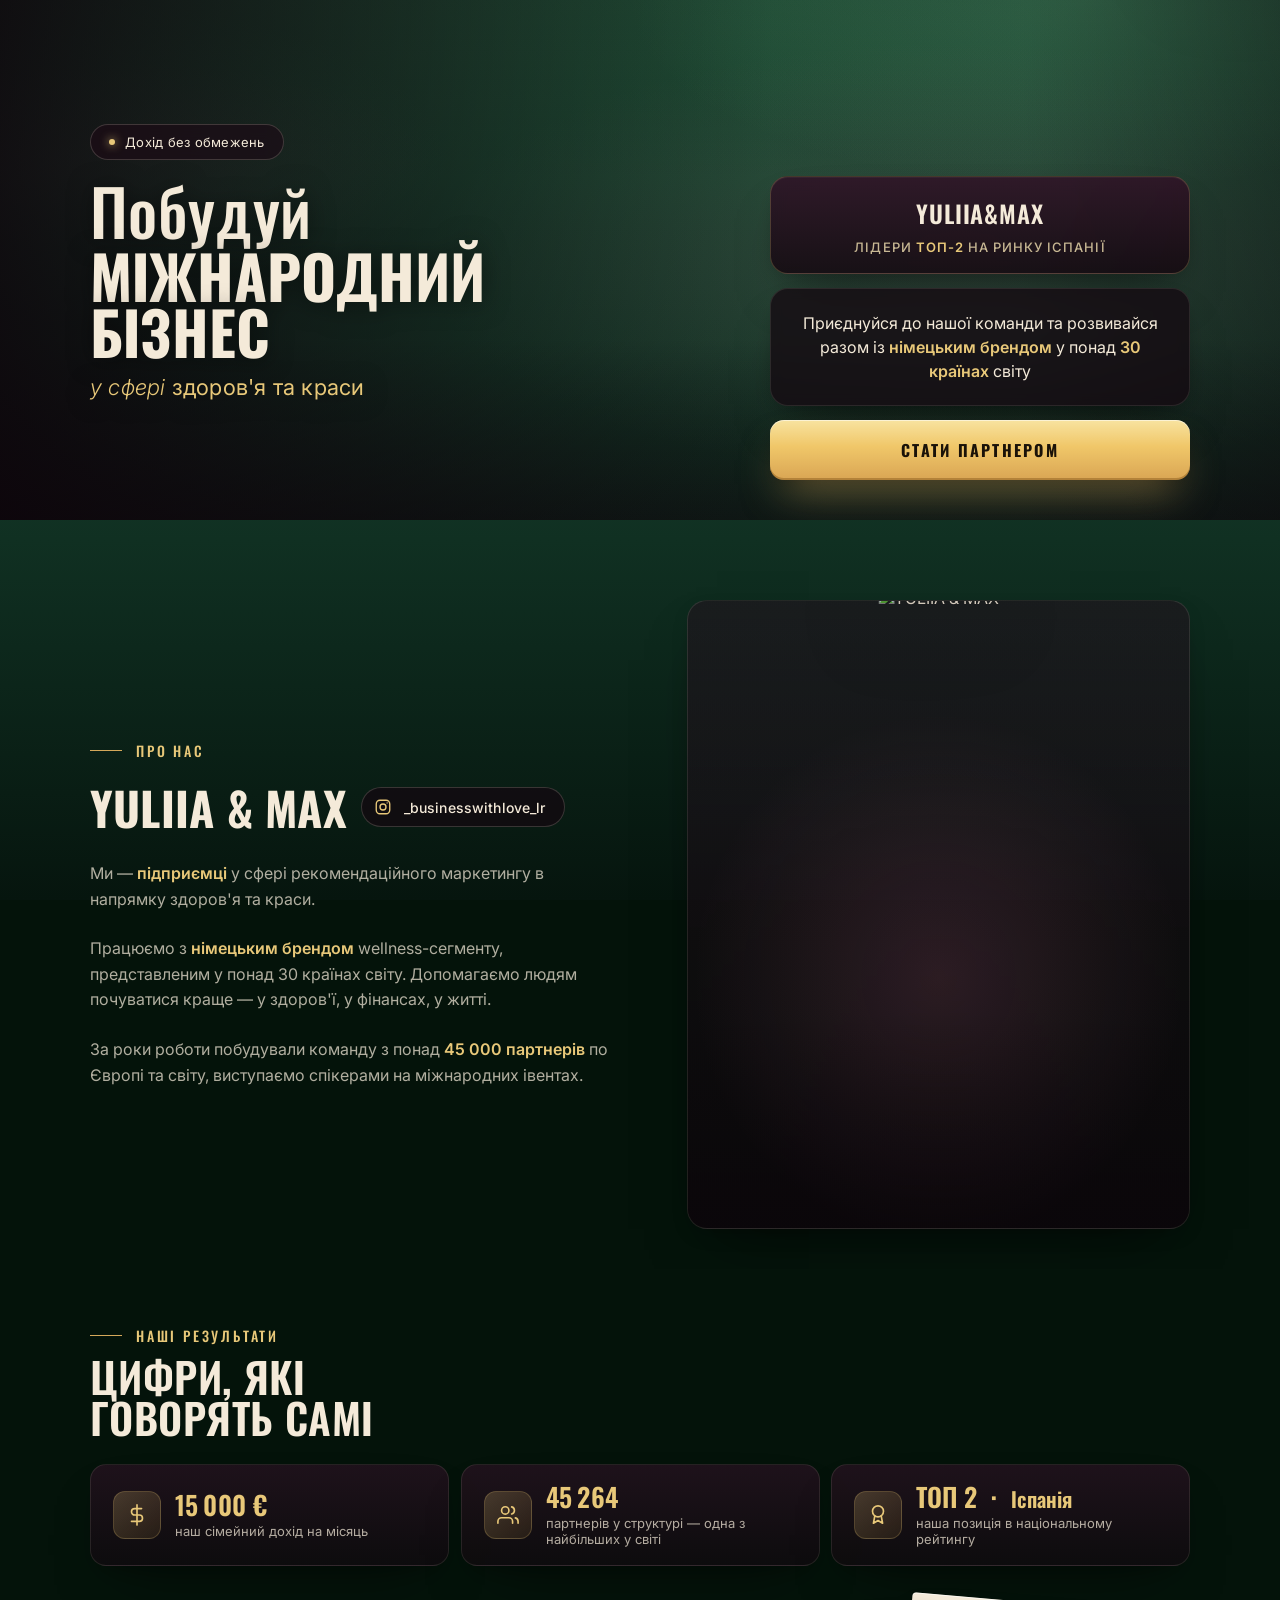
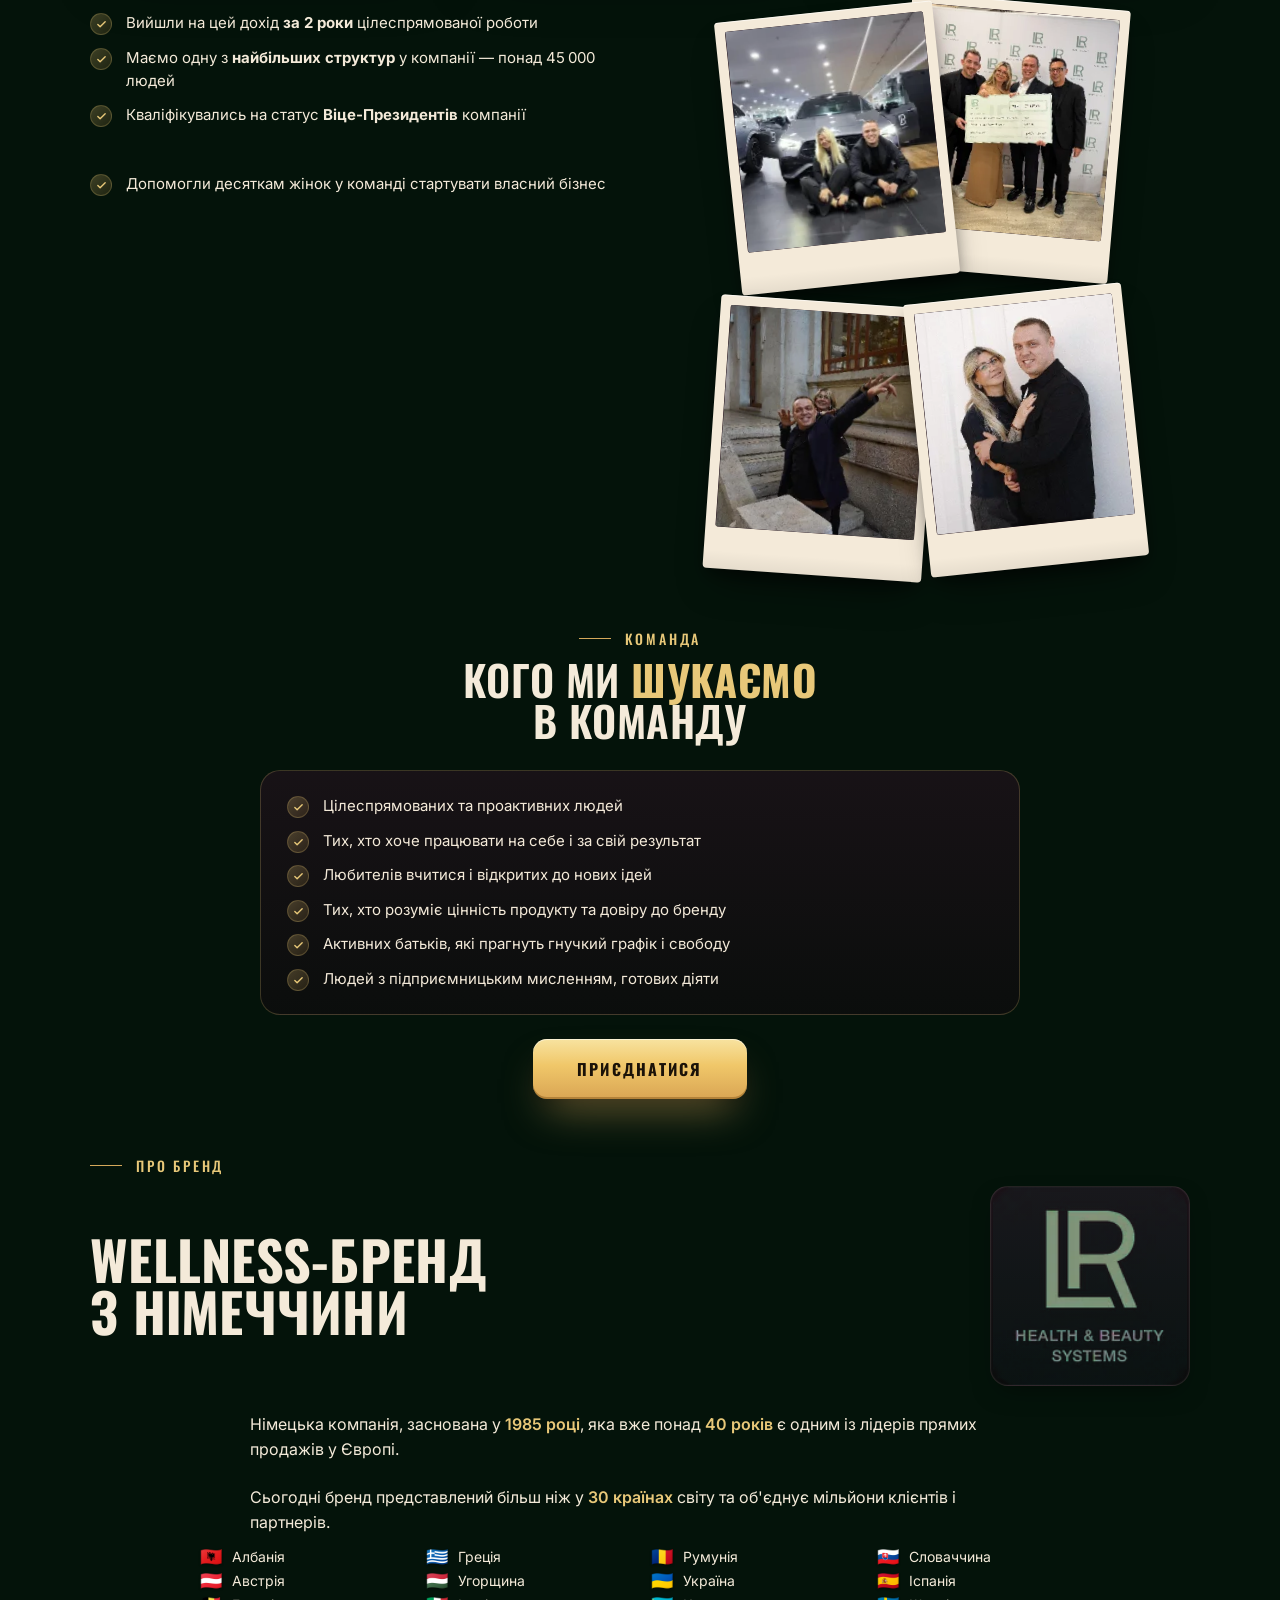
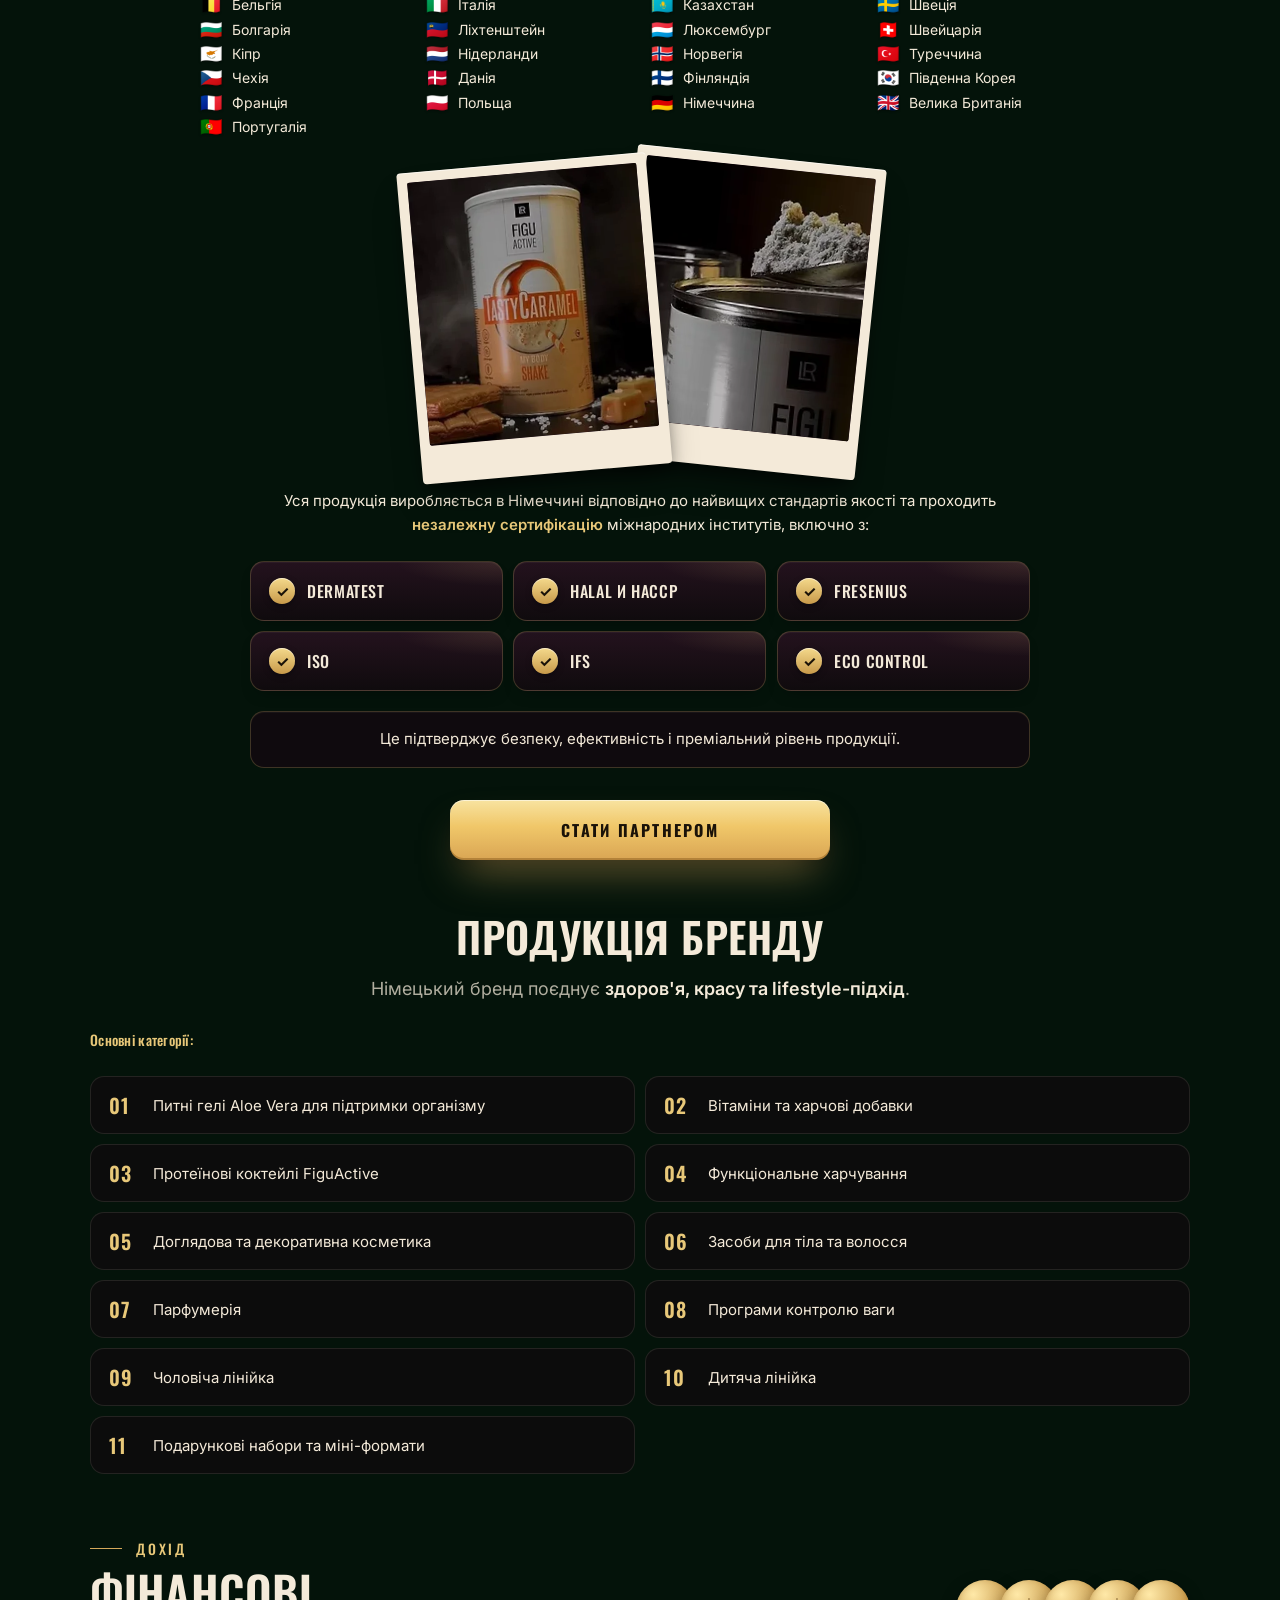
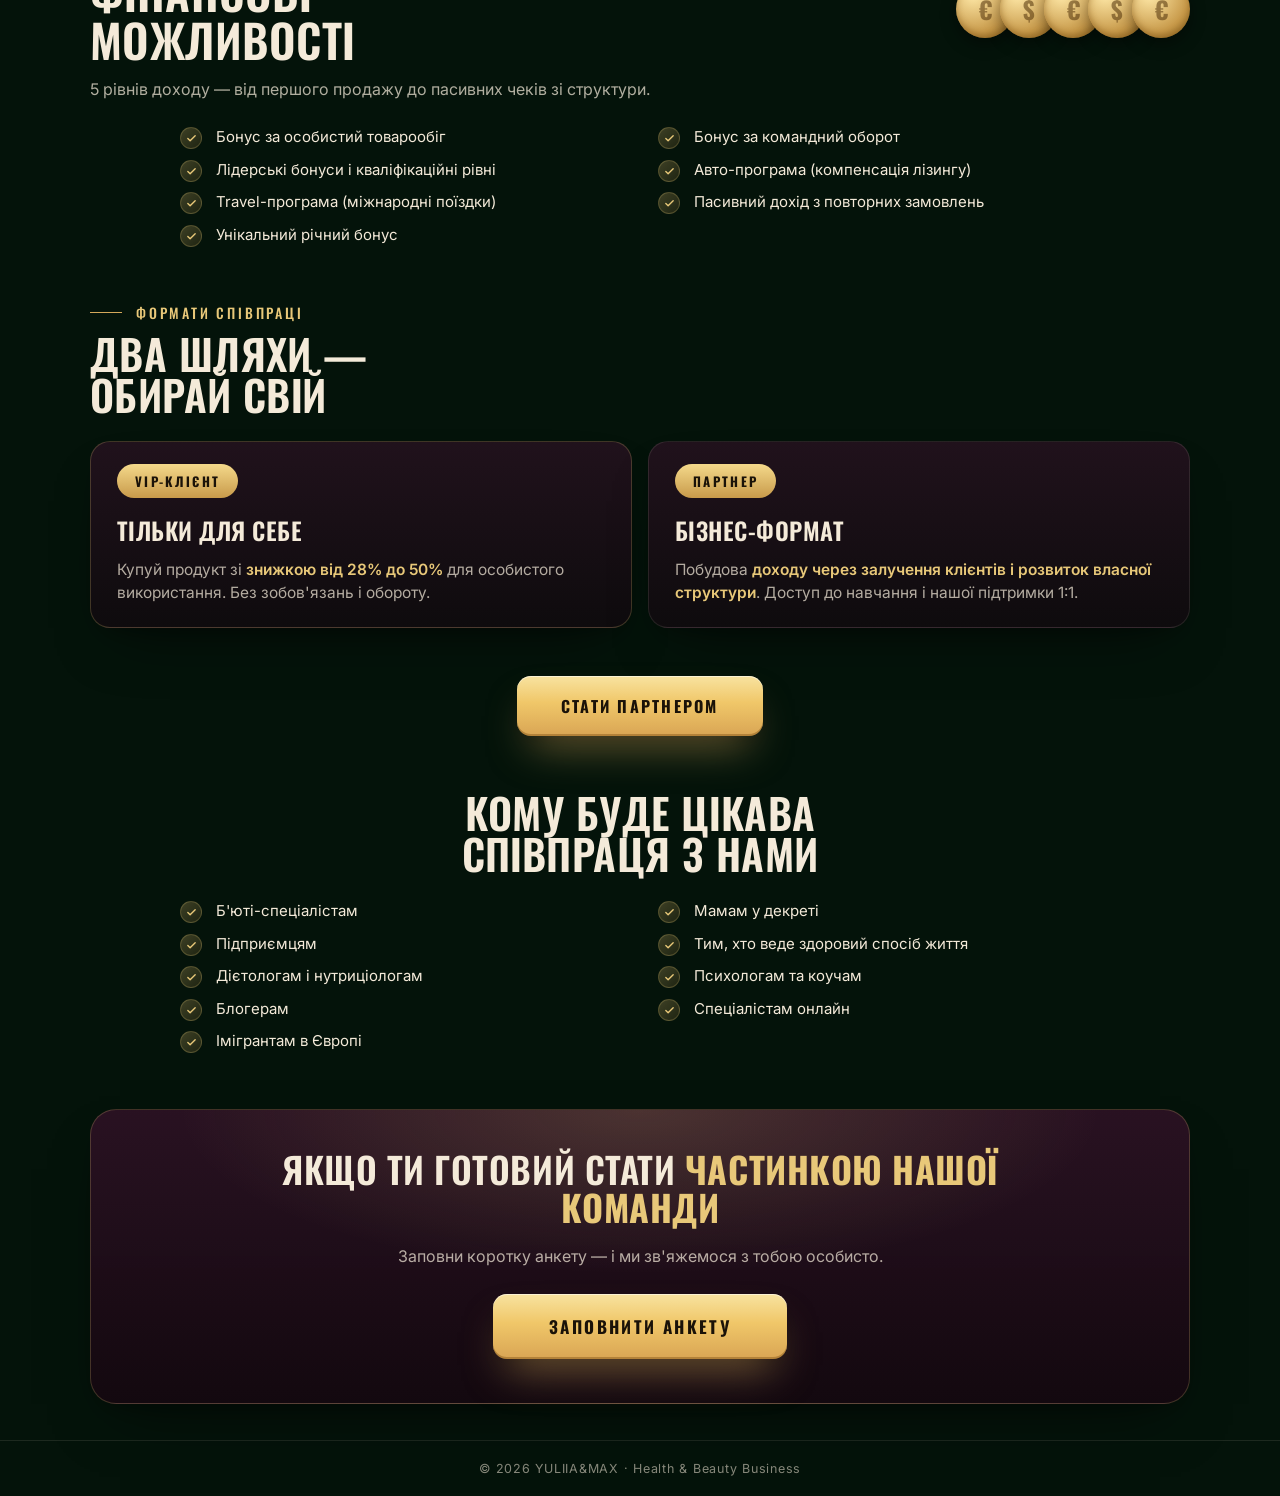
==== commit 0045fb64: "Apply same updates to root files served by hosting The hosting serves mobile.html/desktop.html/style" ====
--- a/desktop.html
+++ b/desktop.html
@@ -139,9 +139,6 @@
         </div>
       </div>
 
-      <div class="callout">
-        Якщо ти теж хочеш такий шлях — читай далі. Ми не беремо всіх підряд у команду, але <b>якщо ти "наш" — ми навчимо всьому</b>.
-      </div>
     </div>
   </section>
 
@@ -227,29 +224,15 @@
         <li><span class="n">01</span>Питні гелі Aloe Vera для підтримки організму</li>
         <li><span class="n">02</span>Вітаміни та харчові добавки</li>
         <li><span class="n">03</span>Протеїнові коктейлі FiguActive</li>
-        <li><span class="n">04</span>Доглядова та декоративна косметика</li>
-        <li><span class="n">05</span>Засоби для тіла та волосся</li>
-        <li><span class="n">06</span>Парфумерія</li>
-        <li><span class="n">07</span>Програми контролю ваги</li>
-        <li><span class="n">08</span>Чоловіча лінійка</li>
-        <li><span class="n">09</span>Дитяча лінійка</li>
-        <li><span class="n">10</span>Подарункові набори та міні-формати</li>
+        <li><span class="n">04</span>Функціональне харчування</li>
+        <li><span class="n">05</span>Доглядова та декоративна косметика</li>
+        <li><span class="n">06</span>Засоби для тіла та волосся</li>
+        <li><span class="n">07</span>Парфумерія</li>
+        <li><span class="n">08</span>Програми контролю ваги</li>
+        <li><span class="n">09</span>Чоловіча лінійка</li>
+        <li><span class="n">10</span>Дитяча лінійка</li>
+        <li><span class="n">11</span>Подарункові набори та міні-формати</li>
       </ol>
-
-      <div class="product-banner-slider-d" data-slider>
-        <div class="tm-track">
-          <div class="product-banner-slide-d"><image-slot id="banner-1" placeholder="Банер 1 (Схуднення)" shape="rect"></image-slot></div>
-          <div class="product-banner-slide-d"><image-slot id="banner-2" placeholder="Банер 2" shape="rect"></image-slot></div>
-          <div class="product-banner-slide-d"><image-slot id="banner-3" placeholder="Банер 3" shape="rect"></image-slot></div>
-          <div class="product-banner-slide-d"><image-slot id="banner-4" placeholder="Банер 4" shape="rect"></image-slot></div>
-          <div class="product-banner-slide-d"><image-slot id="banner-5" placeholder="Банер 5" shape="rect"></image-slot></div>
-        </div>
-        <div class="tm-controls">
-          <button type="button" class="tm-arrow tm-prev" aria-label="Попередній">‹</button>
-          <div class="tm-dots" aria-hidden="true"></div>
-          <button type="button" class="tm-arrow tm-next" aria-label="Наступний">›</button>
-        </div>
-      </div>
     </div>
   </section>
 
@@ -278,6 +261,7 @@
         <li><span class="ic"><svg viewBox="0 0 24 24" fill="none" stroke="currentColor" stroke-linecap="round" stroke-linejoin="round"><polyline points="20 6 9 17 4 12"/></svg></span>Авто-програма (компенсація лізингу)</li>
         <li><span class="ic"><svg viewBox="0 0 24 24" fill="none" stroke="currentColor" stroke-linecap="round" stroke-linejoin="round"><polyline points="20 6 9 17 4 12"/></svg></span>Travel-програма (міжнародні поїздки)</li>
         <li><span class="ic"><svg viewBox="0 0 24 24" fill="none" stroke="currentColor" stroke-linecap="round" stroke-linejoin="round"><polyline points="20 6 9 17 4 12"/></svg></span>Пасивний дохід з повторних замовлень</li>
+        <li><span class="ic"><svg viewBox="0 0 24 24" fill="none" stroke="currentColor" stroke-linecap="round" stroke-linejoin="round"><polyline points="20 6 9 17 4 12"/></svg></span>Унікальний річний бонус</li>
       </ul>
     </div>
   </section>
@@ -318,31 +302,6 @@
         <li><span class="ic"><svg viewBox="0 0 24 24" fill="none" stroke="currentColor" stroke-linecap="round" stroke-linejoin="round"><polyline points="20 6 9 17 4 12"/></svg></span>Спеціалістам онлайн</li>
         <li><span class="ic"><svg viewBox="0 0 24 24" fill="none" stroke="currentColor" stroke-linecap="round" stroke-linejoin="round"><polyline points="20 6 9 17 4 12"/></svg></span>Імігрантам в Європі</li>
       </ul>
-    </div>
-  </section>
-
-  <!-- ===================== TESTIMONIALS (slider) ===================== -->
-  <section class="section" aria-label="Відгуки нашої команди">
-    <div class="wrap">
-      <div class="section-eyebrow">Відгуки нашої команди</div>
-      <h2 class="section-title">Реальні історії<br/>наших партнерів</h2>
-      <p class="section-lead">Скріншоти повідомлень від людей, які пройшли цей шлях разом з нами.</p>
-
-      <div class="tm-slider" data-slider>
-        <div class="tm-track">
-          <div class="tm-slide"><image-slot id="tm-1" placeholder="Скріншот відгуку 1" shape="rect" src="images/testimonial-1.webp" fit="contain"></image-slot></div>
-          <div class="tm-slide"><image-slot id="tm-2" placeholder="Скріншот відгуку 2" shape="rect" src="images/testimonial-2.webp" fit="contain"></image-slot></div>
-          <div class="tm-slide"><image-slot id="tm-3" placeholder="Скріншот відгуку 3" shape="rect" src="images/testimonial-3.webp" fit="contain"></image-slot></div>
-          <div class="tm-slide"><image-slot id="tm-4" placeholder="Скріншот відгуку 4" shape="rect"></image-slot></div>
-          <div class="tm-slide"><image-slot id="tm-5" placeholder="Скріншот відгуку 5" shape="rect"></image-slot></div>
-          <div class="tm-slide"><image-slot id="tm-6" placeholder="Скріншот відгуку 6" shape="rect"></image-slot></div>
-        </div>
-        <div class="tm-controls">
-          <button type="button" class="tm-arrow tm-prev" aria-label="Попередній">‹</button>
-          <div class="tm-dots" aria-hidden="true"></div>
-          <button type="button" class="tm-arrow tm-next" aria-label="Наступний">›</button>
-        </div>
-      </div>
     </div>
   </section>
 
--- a/styles-desktop.css
+++ b/styles-desktop.css
@@ -5,10 +5,10 @@
    ============================================================ */
 
 :root{
-  --bg-1:#2a0d22;
-  --bg-2:#3d1532;
-  --bg-3:#1a0716;
-  --bg-4:#0d030a;
+  --bg-1:#1a4530;
+  --bg-2:#245B3E;
+  --bg-3:#103022;
+  --bg-4:#06150e;
   --surface:rgba(22,8,18,.55);
   --surface-strong:rgba(20,8,16,.78);
   --border:rgba(244,234,217,.10);
@@ -30,7 +30,7 @@
 }
 
 *{box-sizing:border-box;margin:0;padding:0}
-html,body{background:#020806}
+html,body{background:#04130a}
 body{
   font-family:'Inter',system-ui,sans-serif;
   color:var(--ink);
@@ -38,8 +38,8 @@
   text-rendering:optimizeLegibility;
   min-height:100vh;
   background:
-    radial-gradient(60% 35% at 85% 0%, rgba(180,100,130,.20), transparent 60%),
-    radial-gradient(50% 30% at 5% 18%, rgba(140,60,90,.18), transparent 60%),
+    radial-gradient(60% 35% at 85% 0%, rgba(120,200,150,.22), transparent 60%),
+    radial-gradient(50% 30% at 5% 18%, rgba(70,150,110,.20), transparent 60%),
     linear-gradient(180deg, var(--bg-2) 0%, var(--bg-1) 25%, var(--bg-3) 60%, var(--bg-4) 100%);
   background-attachment:fixed;
 }
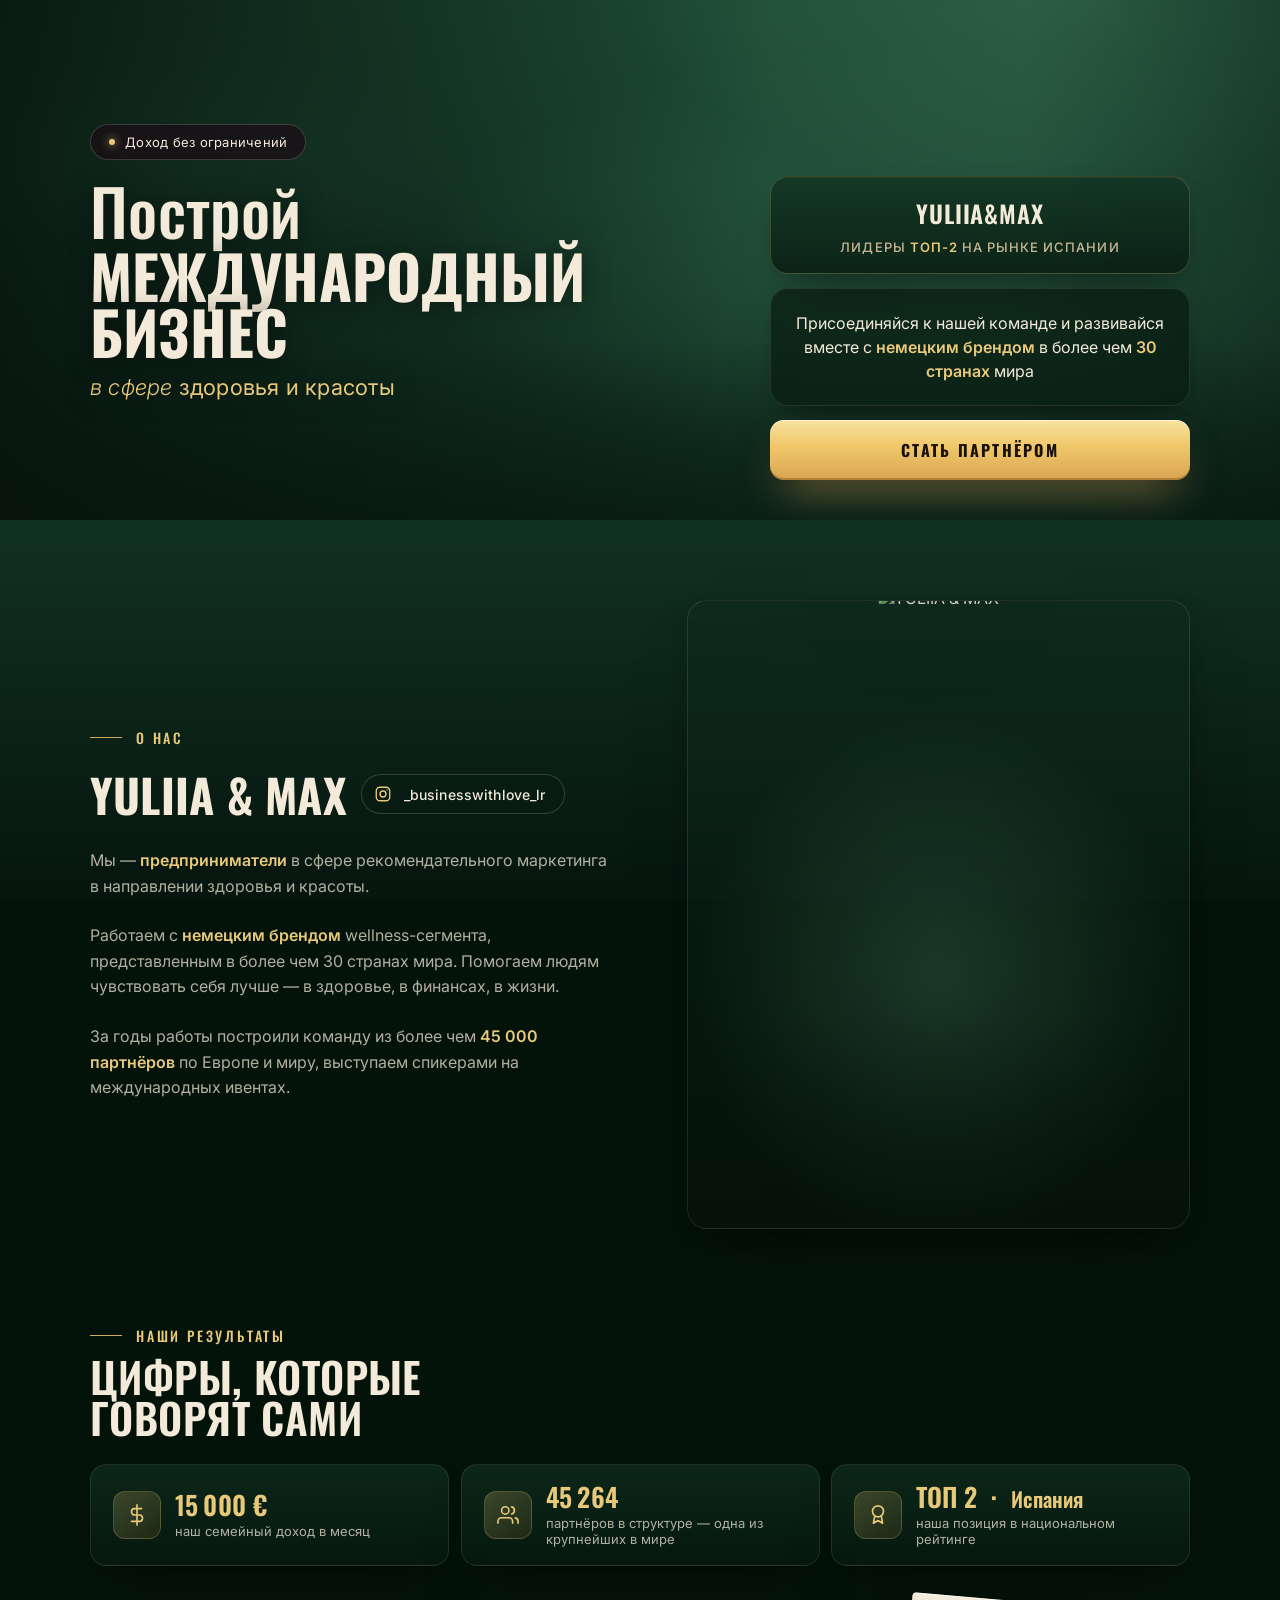
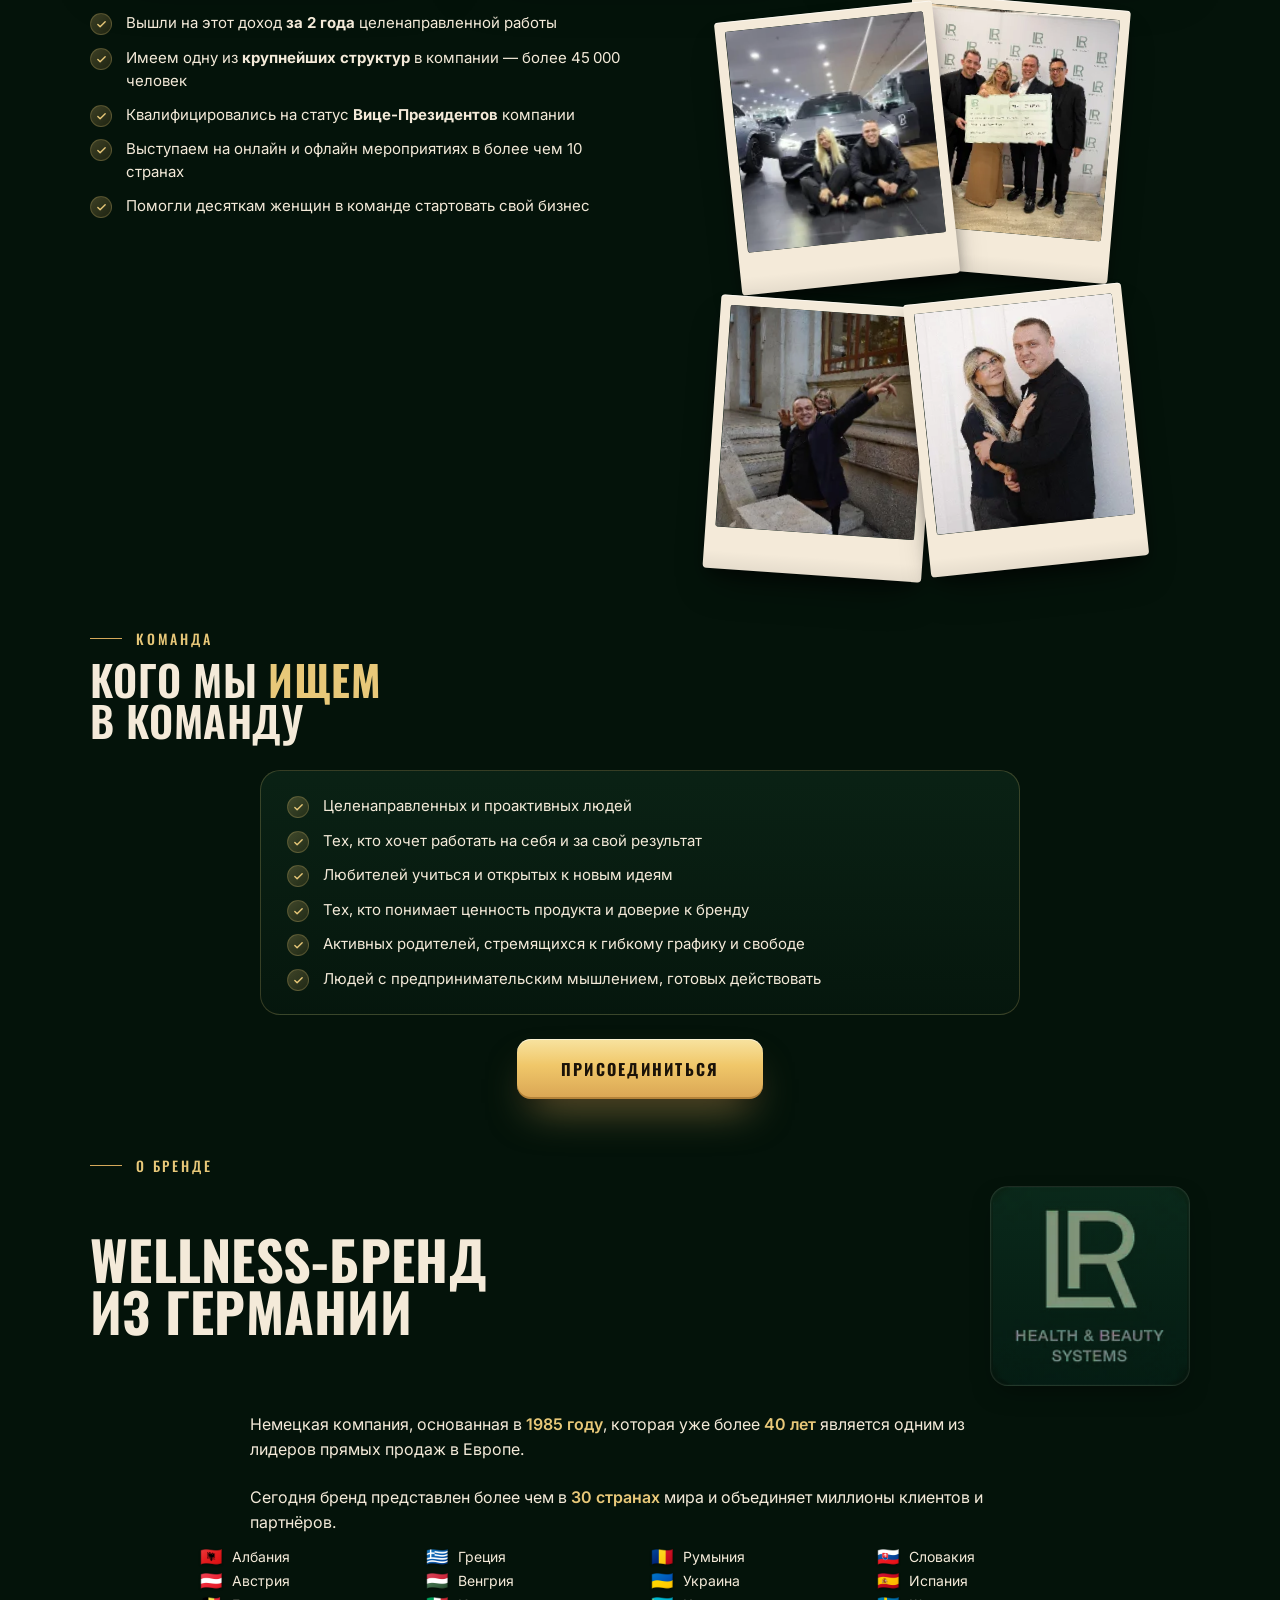
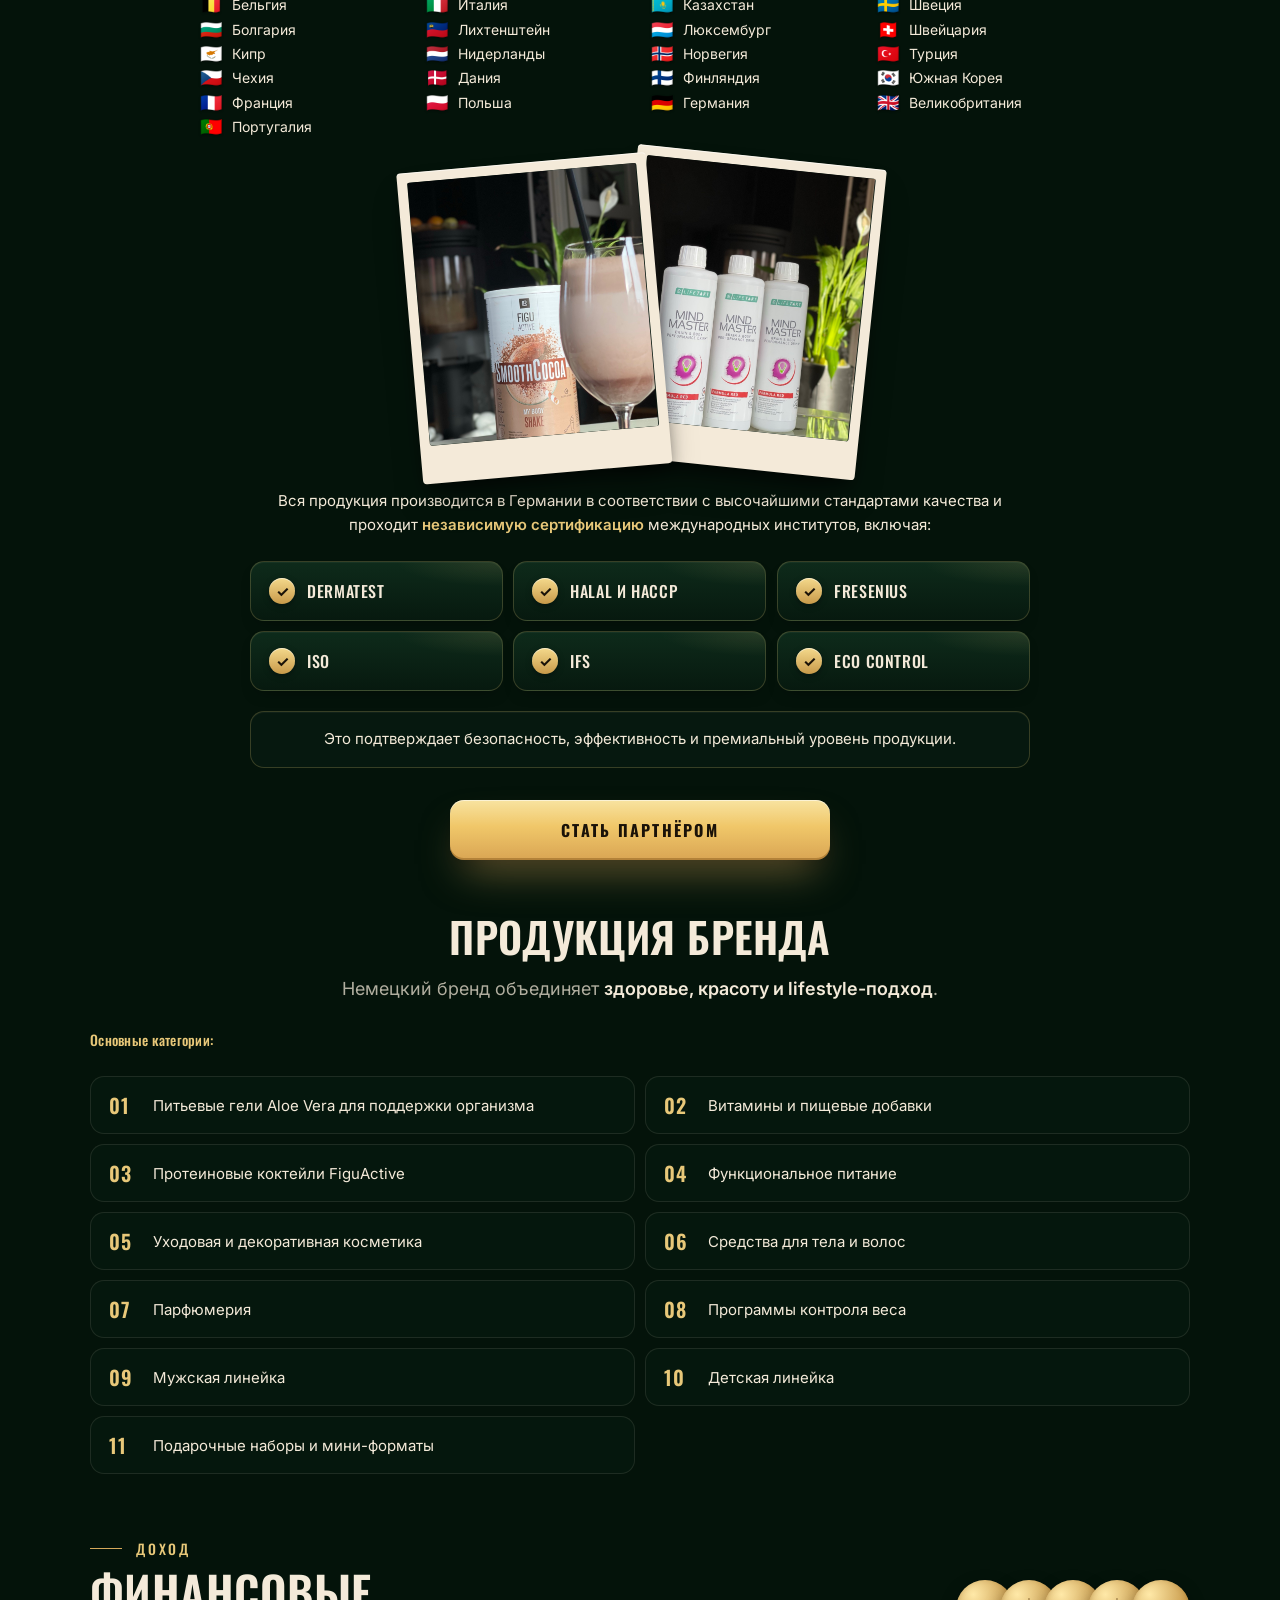
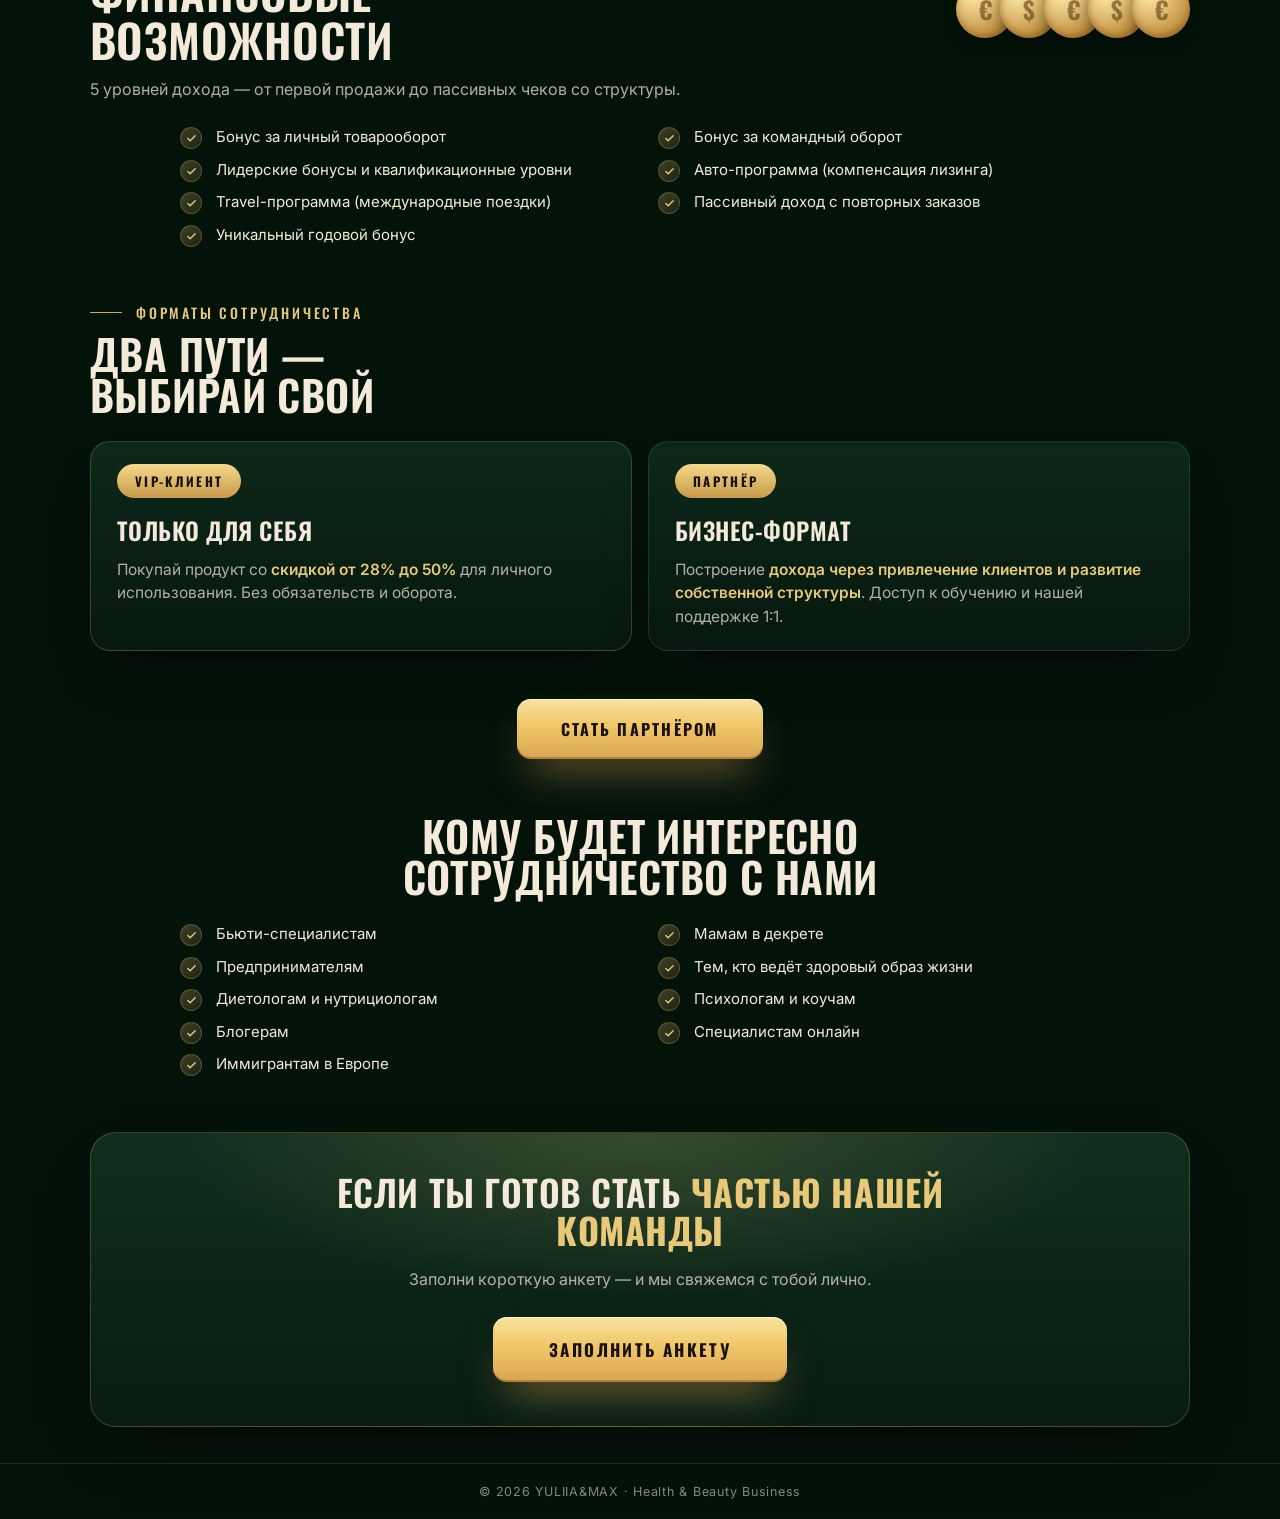
==== commit 88e38058: "Apply Russian translation and brand-photo swap to deployed root files The previous commit only updat" ====
--- a/desktop.html
+++ b/desktop.html
@@ -1,5 +1,5 @@
 <!doctype html>
-<html lang="uk">
+<html lang="ru">
 <head>
 <meta charset="utf-8" />
 <meta name="viewport" content="width=device-width, initial-scale=1" />
@@ -14,7 +14,7 @@
     });
   })();
 </script>
-<title>YULIIA&amp;MAX — Міжнародний бізнес у сфері здоров'я та краси</title>
+<title>YULIIA&amp;MAX — Международный бизнес в сфере здоровья и красоты</title>
 <link rel="preconnect" href="https://fonts.googleapis.com">
 <link rel="preconnect" href="https://fonts.gstatic.com" crossorigin>
 <link href="https://fonts.googleapis.com/css2?family=Oswald:wght@500;600;700&family=Inter:wght@400;500;600;700&display=swap" rel="stylesheet">
@@ -34,32 +34,32 @@
     <div class="wrap">
       <div class="hero-grid">
         <div class="hero-left">
-          <div class="hero-eyebrow"><span class="pill"><span class="dot"></span>Дохід без обмежень</span></div>
+          <div class="hero-eyebrow"><span class="pill"><span class="dot"></span>Доход без ограничений</span></div>
           <h1 class="hero-title">
-            <span class="l1">Побудуй</span>
-            <span class="l2">Міжнародний бізнес</span>
-            <span class="l3"><em>у сфері</em> здоров'я та краси</span>
+            <span class="l1">Построй</span>
+            <span class="l2">Международный бизнес</span>
+            <span class="l3"><em>в сфере</em> здоровья и красоты</span>
           </h1>
         </div>
         <div class="hero-right">
           <div class="nameplate">
             <div class="title">YULIIA&amp;MAX</div>
-            <div class="sub">Лідери <b>ТОП-2</b> на ринку Іспанії</div>
+            <div class="sub">Лидеры <b>ТОП-2</b> на рынке Испании</div>
           </div>
           <div class="desc-card">
-            <p>Приєднуйся до нашої команди та розвивайся разом із <b>німецьким брендом</b> у понад <b>30 країнах</b> світу</p>
-          </div>
-          <a class="cta block" href="#partner">Стати партнером</a>
+            <p>Присоединяйся к нашей команде и развивайся вместе с <b>немецким брендом</b> в более чем <b>30 странах</b> мира</p>
+          </div>
+          <a class="cta block" href="#partner">Стать партнёром</a>
         </div>
       </div>
     </div>
   </section>
 
   <!-- ===================== ABOUT ===================== -->
-  <section class="about-section-d" id="about" aria-label="Про нас">
+  <section class="about-section-d" id="about" aria-label="О нас">
     <div class="wrap about-wrap-d">
       <div class="about-text-d">
-        <div class="section-eyebrow">Про нас</div>
+        <div class="section-eyebrow">О нас</div>
         <div class="about-row-d">
           <h2 class="about-name-d">YULIIA&nbsp;&amp;&nbsp;MAX</h2>
           <a class="ig-chip" href="https://www.instagram.com/_businesswithlove_lr?igsh=ZHJldm5rMTFsZzJr" target="_blank" rel="noopener">
@@ -72,9 +72,9 @@
           </a>
         </div>
         <div class="about-body-d">
-          <p>Ми — <b>підприємці</b> у сфері рекомендаційного маркетингу в напрямку здоров'я та краси.</p>
-          <p>Працюємо з <b>німецьким брендом</b> wellness-сегменту, представленим у понад 30 країнах світу. Допомагаємо людям почуватися краще — у здоров'ї, у фінансах, у житті.</p>
-          <p>За роки роботи побудували команду з понад <b>45 000 партнерів</b> по Європі та світу, виступаємо спікерами на міжнародних івентах.</p>
+          <p>Мы — <b>предприниматели</b> в сфере рекомендательного маркетинга в направлении здоровья и красоты.</p>
+          <p>Работаем с <b>немецким брендом</b> wellness-сегмента, представленным в более чем 30 странах мира. Помогаем людям чувствовать себя лучше — в здоровье, в финансах, в жизни.</p>
+          <p>За годы работы построили команду из более чем <b>45 000 партнёров</b> по Европе и миру, выступаем спикерами на международных ивентах.</p>
         </div>
       </div>
       <div class="about-photo-d">
@@ -84,10 +84,10 @@
   </section>
 
   <!-- ===================== RESULTS ===================== -->
-  <section class="section" id="results" aria-label="Наші результати">
-    <div class="wrap">
-      <div class="section-eyebrow">Наші результати</div>
-      <h2 class="section-title">Цифри, які<br/>говорять самі</h2>
+  <section class="section" id="results" aria-label="Наши результаты">
+    <div class="wrap">
+      <div class="section-eyebrow">Наши результаты</div>
+      <h2 class="section-title">Цифры, которые<br/>говорят сами</h2>
 
       <div class="stat-grid">
         <div class="stat-card">
@@ -96,7 +96,7 @@
           </div>
           <div>
             <div class="num">15&thinsp;000&nbsp;€</div>
-            <div class="lbl">наш сімейний дохід на місяць</div>
+            <div class="lbl">наш семейный доход в месяц</div>
           </div>
         </div>
         <div class="stat-card">
@@ -105,7 +105,7 @@
           </div>
           <div>
             <div class="num">45&thinsp;264</div>
-            <div class="lbl">партнерів у структурі — одна з найбільших у світі</div>
+            <div class="lbl">партнёров в структуре — одна из крупнейших в мире</div>
           </div>
         </div>
         <div class="stat-card">
@@ -113,19 +113,19 @@
             <svg viewBox="0 0 24 24" fill="none" stroke="currentColor" stroke-width="1.8" stroke-linecap="round" stroke-linejoin="round"><circle cx="12" cy="8" r="6"/><path d="M15.5 13l1.5 8-5-3-5 3 1.5-8"/></svg>
           </div>
           <div>
-            <div class="num">ТОП&thinsp;2 &nbsp;·&nbsp; <span style="font-size:.8em">Іспанія</span></div>
-            <div class="lbl">наша позиція в національному рейтингу</div>
+            <div class="num">ТОП&thinsp;2 &nbsp;·&nbsp; <span style="font-size:.8em">Испания</span></div>
+            <div class="lbl">наша позиция в национальном рейтинге</div>
           </div>
         </div>
       </div>
 
       <div class="results-cols">
         <ul class="checklist">
-          <li><span class="ic"><svg viewBox="0 0 24 24" fill="none" stroke="currentColor" stroke-linecap="round" stroke-linejoin="round"><polyline points="20 6 9 17 4 12"/></svg></span>Вийшли на цей дохід <b>за 2 роки</b> цілеспрямованої роботи</li>
-          <li><span class="ic"><svg viewBox="0 0 24 24" fill="none" stroke="currentColor" stroke-linecap="round" stroke-linejoin="round"><polyline points="20 6 9 17 4 12"/></svg></span>Маємо одну з <b>найбільших структур</b> у компанії — понад 45&thinsp;000 людей</li>
-          <li><span class="ic"><svg viewBox="0 0 24 24" fill="none" stroke="currentColor" stroke-linecap="round" stroke-linejoin="round"><polyline points="20 6 9 17 4 12"/></svg></span>Кваліфікувались на статус <b>Віце-Президентів</b> компанії</li>
-          <li><span class="ic"><svg viewBox="0 0 24 24" fill="none" stroke="currentColor" stroke-linecap="round" stroke-linejoin="round"><polyline points="20 6 9 17 4 12"/></svg></span>Виступаємо на онлайн і офлайн заходах у понад 10 країнах</li>
-          <li><span class="ic"><svg viewBox="0 0 24 24" fill="none" stroke="currentColor" stroke-linecap="round" stroke-linejoin="round"><polyline points="20 6 9 17 4 12"/></svg></span>Допомогли десяткам жінок у команді стартувати власний бізнес</li>
+          <li><span class="ic"><svg viewBox="0 0 24 24" fill="none" stroke="currentColor" stroke-linecap="round" stroke-linejoin="round"><polyline points="20 6 9 17 4 12"/></svg></span>Вышли на этот доход <b>за 2 года</b> целенаправленной работы</li>
+          <li><span class="ic"><svg viewBox="0 0 24 24" fill="none" stroke="currentColor" stroke-linecap="round" stroke-linejoin="round"><polyline points="20 6 9 17 4 12"/></svg></span>Имеем одну из <b>крупнейших структур</b> в компании — более 45&thinsp;000 человек</li>
+          <li><span class="ic"><svg viewBox="0 0 24 24" fill="none" stroke="currentColor" stroke-linecap="round" stroke-linejoin="round"><polyline points="20 6 9 17 4 12"/></svg></span>Квалифицировались на статус <b>Вице-Президентов</b> компании</li>
+          <li><span class="ic"><svg viewBox="0 0 24 24" fill="none" stroke="currentColor" stroke-linecap="round" stroke-linejoin="round"><polyline points="20 6 9 17 4 12"/></svg></span>Выступаем на онлайн и офлайн мероприятиях в более чем 10 странах</li>
+          <li><span class="ic"><svg viewBox="0 0 24 24" fill="none" stroke="currentColor" stroke-linecap="round" stroke-linejoin="round"><polyline points="20 6 9 17 4 12"/></svg></span>Помогли десяткам женщин в команде стартовать свой бизнес</li>
         </ul>
         <div class="polaroid-pairs-d">
           <div class="polaroid-pair-d">
@@ -143,60 +143,60 @@
   </section>
 
   <!-- ===================== WHO WE'RE LOOKING FOR ===================== -->
-  <section class="section" aria-label="Кого ми шукаємо">
+  <section class="section" aria-label="Кого мы ищем">
     <div class="wrap">
       <div class="section-eyebrow">Команда</div>
-      <h2 class="section-title">Кого ми <b style="color:var(--gold-soft)">шукаємо</b><br/>в команду</h2>
+      <h2 class="section-title">Кого мы <b style="color:var(--gold-soft)">ищем</b><br/>в команду</h2>
 
       <div class="team-grid" style="grid-template-columns:1fr;max-width:760px;margin-left:auto;margin-right:auto">
         <div class="team-col yes">
           <ul class="checklist">
-            <li><span class="ic"><svg viewBox="0 0 24 24" fill="none" stroke="currentColor" stroke-linecap="round" stroke-linejoin="round"><polyline points="20 6 9 17 4 12"/></svg></span>Цілеспрямованих та проактивних людей</li>
-            <li><span class="ic"><svg viewBox="0 0 24 24" fill="none" stroke="currentColor" stroke-linecap="round" stroke-linejoin="round"><polyline points="20 6 9 17 4 12"/></svg></span>Тих, хто хоче працювати на себе і за свій результат</li>
-            <li><span class="ic"><svg viewBox="0 0 24 24" fill="none" stroke="currentColor" stroke-linecap="round" stroke-linejoin="round"><polyline points="20 6 9 17 4 12"/></svg></span>Любителів вчитися і відкритих до нових ідей</li>
-            <li><span class="ic"><svg viewBox="0 0 24 24" fill="none" stroke="currentColor" stroke-linecap="round" stroke-linejoin="round"><polyline points="20 6 9 17 4 12"/></svg></span>Тих, хто розуміє цінність продукту та довіру до бренду</li>
-            <li><span class="ic"><svg viewBox="0 0 24 24" fill="none" stroke="currentColor" stroke-linecap="round" stroke-linejoin="round"><polyline points="20 6 9 17 4 12"/></svg></span>Активних батьків, які прагнуть гнучкий графік і свободу</li>
-            <li><span class="ic"><svg viewBox="0 0 24 24" fill="none" stroke="currentColor" stroke-linecap="round" stroke-linejoin="round"><polyline points="20 6 9 17 4 12"/></svg></span>Людей з підприємницьким мисленням, готових діяти</li>
+            <li><span class="ic"><svg viewBox="0 0 24 24" fill="none" stroke="currentColor" stroke-linecap="round" stroke-linejoin="round"><polyline points="20 6 9 17 4 12"/></svg></span>Целенаправленных и проактивных людей</li>
+            <li><span class="ic"><svg viewBox="0 0 24 24" fill="none" stroke="currentColor" stroke-linecap="round" stroke-linejoin="round"><polyline points="20 6 9 17 4 12"/></svg></span>Тех, кто хочет работать на себя и за свой результат</li>
+            <li><span class="ic"><svg viewBox="0 0 24 24" fill="none" stroke="currentColor" stroke-linecap="round" stroke-linejoin="round"><polyline points="20 6 9 17 4 12"/></svg></span>Любителей учиться и открытых к новым идеям</li>
+            <li><span class="ic"><svg viewBox="0 0 24 24" fill="none" stroke="currentColor" stroke-linecap="round" stroke-linejoin="round"><polyline points="20 6 9 17 4 12"/></svg></span>Тех, кто понимает ценность продукта и доверие к бренду</li>
+            <li><span class="ic"><svg viewBox="0 0 24 24" fill="none" stroke="currentColor" stroke-linecap="round" stroke-linejoin="round"><polyline points="20 6 9 17 4 12"/></svg></span>Активных родителей, стремящихся к гибкому графику и свободе</li>
+            <li><span class="ic"><svg viewBox="0 0 24 24" fill="none" stroke="currentColor" stroke-linecap="round" stroke-linejoin="round"><polyline points="20 6 9 17 4 12"/></svg></span>Людей с предпринимательским мышлением, готовых действовать</li>
           </ul>
         </div>
       </div>
-      <div class="team-cta-row"><a class="cta" href="#partner">Приєднатися</a></div>
+      <div class="team-cta-row"><a class="cta" href="#partner">Присоединиться</a></div>
     </div>
   </section>
 
   <!-- ===================== BRAND ===================== -->
-  <section class="section" id="brand" aria-label="Про бренд">
-    <div class="wrap">
-      <div class="section-eyebrow">Про бренд</div>
+  <section class="section" id="brand" aria-label="О бренде">
+    <div class="wrap">
+      <div class="section-eyebrow">О бренде</div>
 
       <div class="brand-head-d">
-        <h2 class="brand-name-d">Wellness-бренд<br/>з Німеччини</h2>
+        <h2 class="brand-name-d">Wellness-бренд<br/>из Германии</h2>
         <div class="brand-logo-d">
-          <image-slot id="brand-logo" placeholder="Логотип бренду" shape="rect" src="images/brand-logo.webp" fit="contain"></image-slot>
+          <image-slot id="brand-logo" placeholder="Логотип бренда" shape="rect" src="images/brand-logo.webp" fit="contain"></image-slot>
         </div>
       </div>
       <div class="brand-body-d">
-        <p>Німецька компанія, заснована у <b>1985 році</b>, яка вже понад <b>40 років</b> є одним із лідерів прямих продажів у Європі.</p>
-        <p>Сьогодні бренд представлений більш ніж у <b>30 країнах</b> світу та об'єднує мільйони клієнтів і партнерів.</p>
+        <p>Немецкая компания, основанная в <b>1985 году</b>, которая уже более <b>40 лет</b> является одним из лидеров прямых продаж в Европе.</p>
+        <p>Сегодня бренд представлен более чем в <b>30 странах</b> мира и объединяет миллионы клиентов и партнёров.</p>
       </div>
 
       <ul class="brand-countries-d">
-        <li><span class="fc">🇦🇱</span>Албанія</li><li><span class="fc">🇬🇷</span>Греція</li><li><span class="fc">🇷🇴</span>Румунія</li><li><span class="fc">🇸🇰</span>Словаччина</li>
-        <li><span class="fc">🇦🇹</span>Австрія</li><li><span class="fc">🇭🇺</span>Угорщина</li><li><span class="fc">🇺🇦</span>Україна</li><li><span class="fc">🇪🇸</span>Іспанія</li>
-        <li><span class="fc">🇧🇪</span>Бельгія</li><li><span class="fc">🇮🇹</span>Італія</li><li><span class="fc">🇰🇿</span>Казахстан</li><li><span class="fc">🇸🇪</span>Швеція</li>
-        <li><span class="fc">🇧🇬</span>Болгарія</li><li><span class="fc">🇱🇮</span>Ліхтенштейн</li><li><span class="fc">🇱🇺</span>Люксембург</li><li><span class="fc">🇨🇭</span>Швейцарія</li>
-        <li><span class="fc">🇨🇾</span>Кіпр</li><li><span class="fc">🇳🇱</span>Нідерланди</li><li><span class="fc">🇳🇴</span>Норвегія</li><li><span class="fc">🇹🇷</span>Туреччина</li>
-        <li><span class="fc">🇨🇿</span>Чехія</li><li><span class="fc">🇩🇰</span>Данія</li><li><span class="fc">🇫🇮</span>Фінляндія</li><li><span class="fc">🇰🇷</span>Південна&nbsp;Корея</li>
-        <li><span class="fc">🇫🇷</span>Франція</li><li><span class="fc">🇵🇱</span>Польща</li><li><span class="fc">🇩🇪</span>Німеччина</li><li><span class="fc">🇬🇧</span>Велика&nbsp;Британія</li>
-        <li><span class="fc">🇵🇹</span>Португалія</li>
+        <li><span class="fc">🇦🇱</span>Албания</li><li><span class="fc">🇬🇷</span>Греция</li><li><span class="fc">🇷🇴</span>Румыния</li><li><span class="fc">🇸🇰</span>Словакия</li>
+        <li><span class="fc">🇦🇹</span>Австрия</li><li><span class="fc">🇭🇺</span>Венгрия</li><li><span class="fc">🇺🇦</span>Украина</li><li><span class="fc">🇪🇸</span>Испания</li>
+        <li><span class="fc">🇧🇪</span>Бельгия</li><li><span class="fc">🇮🇹</span>Италия</li><li><span class="fc">🇰🇿</span>Казахстан</li><li><span class="fc">🇸🇪</span>Швеция</li>
+        <li><span class="fc">🇧🇬</span>Болгария</li><li><span class="fc">🇱🇮</span>Лихтенштейн</li><li><span class="fc">🇱🇺</span>Люксембург</li><li><span class="fc">🇨🇭</span>Швейцария</li>
+        <li><span class="fc">🇨🇾</span>Кипр</li><li><span class="fc">🇳🇱</span>Нидерланды</li><li><span class="fc">🇳🇴</span>Норвегия</li><li><span class="fc">🇹🇷</span>Турция</li>
+        <li><span class="fc">🇨🇿</span>Чехия</li><li><span class="fc">🇩🇰</span>Дания</li><li><span class="fc">🇫🇮</span>Финляндия</li><li><span class="fc">🇰🇷</span>Южная&nbsp;Корея</li>
+        <li><span class="fc">🇫🇷</span>Франция</li><li><span class="fc">🇵🇱</span>Польша</li><li><span class="fc">🇩🇪</span>Германия</li><li><span class="fc">🇬🇧</span>Великобритания</li>
+        <li><span class="fc">🇵🇹</span>Португалия</li>
       </ul>
 
       <div class="brand-products-row-d">
-        <div class="brand-product-card r-a"><image-slot id="brand-p-1" placeholder="Продукт 1" shape="rect" src="images/product-1.webp"></image-slot></div>
-        <div class="brand-product-card r-b"><image-slot id="brand-p-2" placeholder="Продукт 2" shape="rect" src="images/product-2.webp"></image-slot></div>
-      </div>
-
-      <p class="brand-cert-text-d">Уся продукція виробляється в Німеччині відповідно до найвищих стандартів якості та проходить <b>незалежну сертифікацію</b> міжнародних інститутів, включно з:</p>
+        <div class="brand-product-card r-a"><image-slot id="brand-p-1" placeholder="Фото 1" shape="rect" src="images/brand-photo-1.jpg"></image-slot></div>
+        <div class="brand-product-card r-b"><image-slot id="brand-p-2" placeholder="Фото 2" shape="rect" src="images/brand-photo-2.jpg"></image-slot></div>
+      </div>
+
+      <p class="brand-cert-text-d">Вся продукция производится в Германии в соответствии с высочайшими стандартами качества и проходит <b>независимую сертификацию</b> международных институтов, включая:</p>
 
       <ul class="cert-grid-d">
         <li><span class="cert-tick" aria-hidden="true">✓</span><span class="cert-name">Dermatest</span></li>
@@ -207,42 +207,42 @@
         <li><span class="cert-tick" aria-hidden="true">✓</span><span class="cert-name">ECO&nbsp;Control</span></li>
       </ul>
 
-      <div class="brand-callout-d">Це підтверджує безпеку, ефективність і преміальний рівень продукції.</div>
-
-      <a class="cta" href="#partner" style="margin-top:32px">Стати партнером</a>
+      <div class="brand-callout-d">Это подтверждает безопасность, эффективность и премиальный уровень продукции.</div>
+
+      <a class="cta" href="#partner" style="margin-top:32px">Стать партнёром</a>
     </div>
   </section>
 
   <!-- ===================== PRODUCTS ===================== -->
-  <section class="section" id="products" aria-label="Продукція бренду">
-    <div class="wrap">
-      <h2 class="section-title center">Продукція бренду</h2>
-      <p class="product-lead-d">Німецький бренд поєднує <b>здоров'я, красу та lifestyle-підхід</b>.</p>
-
-      <div class="cat-eyebrow-d">Основні категорії:</div>
+  <section class="section" id="products" aria-label="Продукция бренда">
+    <div class="wrap">
+      <h2 class="section-title center">Продукция бренда</h2>
+      <p class="product-lead-d">Немецкий бренд объединяет <b>здоровье, красоту и lifestyle-подход</b>.</p>
+
+      <div class="cat-eyebrow-d">Основные категории:</div>
       <ol class="cat-list-d">
-        <li><span class="n">01</span>Питні гелі Aloe Vera для підтримки організму</li>
-        <li><span class="n">02</span>Вітаміни та харчові добавки</li>
-        <li><span class="n">03</span>Протеїнові коктейлі FiguActive</li>
-        <li><span class="n">04</span>Функціональне харчування</li>
-        <li><span class="n">05</span>Доглядова та декоративна косметика</li>
-        <li><span class="n">06</span>Засоби для тіла та волосся</li>
-        <li><span class="n">07</span>Парфумерія</li>
-        <li><span class="n">08</span>Програми контролю ваги</li>
-        <li><span class="n">09</span>Чоловіча лінійка</li>
-        <li><span class="n">10</span>Дитяча лінійка</li>
-        <li><span class="n">11</span>Подарункові набори та міні-формати</li>
+        <li><span class="n">01</span>Питьевые гели Aloe Vera для поддержки организма</li>
+        <li><span class="n">02</span>Витамины и пищевые добавки</li>
+        <li><span class="n">03</span>Протеиновые коктейли FiguActive</li>
+        <li><span class="n">04</span>Функциональное питание</li>
+        <li><span class="n">05</span>Уходовая и декоративная косметика</li>
+        <li><span class="n">06</span>Средства для тела и волос</li>
+        <li><span class="n">07</span>Парфюмерия</li>
+        <li><span class="n">08</span>Программы контроля веса</li>
+        <li><span class="n">09</span>Мужская линейка</li>
+        <li><span class="n">10</span>Детская линейка</li>
+        <li><span class="n">11</span>Подарочные наборы и мини-форматы</li>
       </ol>
     </div>
   </section>
 
   <!-- ===================== INCOME ===================== -->
-  <section class="section income-section-d" aria-label="Фінансові можливості">
+  <section class="section income-section-d" aria-label="Финансовые возможности">
     <div class="wrap">
       <div class="income-head-d">
         <div class="income-head-left-d">
-          <div class="section-eyebrow">Дохід</div>
-          <h2 class="section-title">Фінансові<br/>можливості</h2>
+          <div class="section-eyebrow">Доход</div>
+          <h2 class="section-title">Финансовые<br/>возможности</h2>
         </div>
         <div class="coin-row income-coins-d">
           <div class="coin">€</div>
@@ -252,64 +252,64 @@
           <div class="coin">€</div>
         </div>
       </div>
-      <p class="section-lead income-lead-d">5 рівнів доходу — від першого продажу до пасивних чеків зі структури.</p>
+      <p class="section-lead income-lead-d">5 уровней дохода — от первой продажи до пассивных чеков со структуры.</p>
 
       <ul class="checklist income-list">
-        <li><span class="ic"><svg viewBox="0 0 24 24" fill="none" stroke="currentColor" stroke-linecap="round" stroke-linejoin="round"><polyline points="20 6 9 17 4 12"/></svg></span>Бонус за особистий товарообіг</li>
-        <li><span class="ic"><svg viewBox="0 0 24 24" fill="none" stroke="currentColor" stroke-linecap="round" stroke-linejoin="round"><polyline points="20 6 9 17 4 12"/></svg></span>Бонус за командний оборот</li>
-        <li><span class="ic"><svg viewBox="0 0 24 24" fill="none" stroke="currentColor" stroke-linecap="round" stroke-linejoin="round"><polyline points="20 6 9 17 4 12"/></svg></span>Лідерські бонуси і кваліфікаційні рівні</li>
-        <li><span class="ic"><svg viewBox="0 0 24 24" fill="none" stroke="currentColor" stroke-linecap="round" stroke-linejoin="round"><polyline points="20 6 9 17 4 12"/></svg></span>Авто-програма (компенсація лізингу)</li>
-        <li><span class="ic"><svg viewBox="0 0 24 24" fill="none" stroke="currentColor" stroke-linecap="round" stroke-linejoin="round"><polyline points="20 6 9 17 4 12"/></svg></span>Travel-програма (міжнародні поїздки)</li>
-        <li><span class="ic"><svg viewBox="0 0 24 24" fill="none" stroke="currentColor" stroke-linecap="round" stroke-linejoin="round"><polyline points="20 6 9 17 4 12"/></svg></span>Пасивний дохід з повторних замовлень</li>
-        <li><span class="ic"><svg viewBox="0 0 24 24" fill="none" stroke="currentColor" stroke-linecap="round" stroke-linejoin="round"><polyline points="20 6 9 17 4 12"/></svg></span>Унікальний річний бонус</li>
+        <li><span class="ic"><svg viewBox="0 0 24 24" fill="none" stroke="currentColor" stroke-linecap="round" stroke-linejoin="round"><polyline points="20 6 9 17 4 12"/></svg></span>Бонус за личный товарооборот</li>
+        <li><span class="ic"><svg viewBox="0 0 24 24" fill="none" stroke="currentColor" stroke-linecap="round" stroke-linejoin="round"><polyline points="20 6 9 17 4 12"/></svg></span>Бонус за командный оборот</li>
+        <li><span class="ic"><svg viewBox="0 0 24 24" fill="none" stroke="currentColor" stroke-linecap="round" stroke-linejoin="round"><polyline points="20 6 9 17 4 12"/></svg></span>Лидерские бонусы и квалификационные уровни</li>
+        <li><span class="ic"><svg viewBox="0 0 24 24" fill="none" stroke="currentColor" stroke-linecap="round" stroke-linejoin="round"><polyline points="20 6 9 17 4 12"/></svg></span>Авто-программа (компенсация лизинга)</li>
+        <li><span class="ic"><svg viewBox="0 0 24 24" fill="none" stroke="currentColor" stroke-linecap="round" stroke-linejoin="round"><polyline points="20 6 9 17 4 12"/></svg></span>Travel-программа (международные поездки)</li>
+        <li><span class="ic"><svg viewBox="0 0 24 24" fill="none" stroke="currentColor" stroke-linecap="round" stroke-linejoin="round"><polyline points="20 6 9 17 4 12"/></svg></span>Пассивный доход с повторных заказов</li>
+        <li><span class="ic"><svg viewBox="0 0 24 24" fill="none" stroke="currentColor" stroke-linecap="round" stroke-linejoin="round"><polyline points="20 6 9 17 4 12"/></svg></span>Уникальный годовой бонус</li>
       </ul>
     </div>
   </section>
 
   <!-- ===================== COOPERATION FORMATS ===================== -->
-  <section class="section" id="formats" aria-label="Формати співпраці">
-    <div class="wrap">
-      <div class="section-eyebrow">Формати співпраці</div>
-      <h2 class="section-title">Два шляхи —<br/>обирай свій</h2>
+  <section class="section" id="formats" aria-label="Форматы сотрудничества">
+    <div class="wrap">
+      <div class="section-eyebrow">Форматы сотрудничества</div>
+      <h2 class="section-title">Два пути —<br/>выбирай свой</h2>
       <div class="fmt-grid">
         <div class="fmt-card gold-edge">
-          <div class="tag">VIP-клієнт</div>
-          <div class="fmt-title">Тільки для себе</div>
-          <div class="fmt-desc">Купуй продукт зі <b>знижкою від 28% до 50%</b> для особистого використання. Без зобов'язань і обороту.</div>
+          <div class="tag">VIP-клиент</div>
+          <div class="fmt-title">Только для себя</div>
+          <div class="fmt-desc">Покупай продукт со <b>скидкой от 28% до 50%</b> для личного использования. Без обязательств и оборота.</div>
         </div>
         <div class="fmt-card">
-          <div class="tag">Партнер</div>
-          <div class="fmt-title">Бізнес-формат</div>
-          <div class="fmt-desc">Побудова <b>доходу через залучення клієнтів і розвиток власної структури</b>. Доступ до навчання і нашої підтримки 1:1.</div>
-        </div>
-      </div>
-      <div class="team-cta-row" style="margin-top:48px"><a class="cta" href="#partner">Стати партнером</a></div>
+          <div class="tag">Партнёр</div>
+          <div class="fmt-title">Бизнес-формат</div>
+          <div class="fmt-desc">Построение <b>дохода через привлечение клиентов и развитие собственной структуры</b>. Доступ к обучению и нашей поддержке 1:1.</div>
+        </div>
+      </div>
+      <div class="team-cta-row" style="margin-top:48px"><a class="cta" href="#partner">Стать партнёром</a></div>
     </div>
   </section>
 
   <!-- ===================== WHO WILL BE INTERESTED ===================== -->
-  <section class="section" aria-label="Кому буде цікаво">
-    <div class="wrap">
-      <h2 class="section-title center">Кому буде цікава<br/>співпраця з нами</h2>
+  <section class="section" aria-label="Кому будет интересно">
+    <div class="wrap">
+      <h2 class="section-title center">Кому будет интересно<br/>сотрудничество с нами</h2>
       <ul class="checklist who-list">
-        <li><span class="ic"><svg viewBox="0 0 24 24" fill="none" stroke="currentColor" stroke-linecap="round" stroke-linejoin="round"><polyline points="20 6 9 17 4 12"/></svg></span>Б'юті-спеціалістам</li>
-        <li><span class="ic"><svg viewBox="0 0 24 24" fill="none" stroke="currentColor" stroke-linecap="round" stroke-linejoin="round"><polyline points="20 6 9 17 4 12"/></svg></span>Мамам у декреті</li>
-        <li><span class="ic"><svg viewBox="0 0 24 24" fill="none" stroke="currentColor" stroke-linecap="round" stroke-linejoin="round"><polyline points="20 6 9 17 4 12"/></svg></span>Підприємцям</li>
-        <li><span class="ic"><svg viewBox="0 0 24 24" fill="none" stroke="currentColor" stroke-linecap="round" stroke-linejoin="round"><polyline points="20 6 9 17 4 12"/></svg></span>Тим, хто веде здоровий спосіб життя</li>
-        <li><span class="ic"><svg viewBox="0 0 24 24" fill="none" stroke="currentColor" stroke-linecap="round" stroke-linejoin="round"><polyline points="20 6 9 17 4 12"/></svg></span>Дієтологам і нутриціологам</li>
-        <li><span class="ic"><svg viewBox="0 0 24 24" fill="none" stroke="currentColor" stroke-linecap="round" stroke-linejoin="round"><polyline points="20 6 9 17 4 12"/></svg></span>Психологам та коучам</li>
+        <li><span class="ic"><svg viewBox="0 0 24 24" fill="none" stroke="currentColor" stroke-linecap="round" stroke-linejoin="round"><polyline points="20 6 9 17 4 12"/></svg></span>Бьюти-специалистам</li>
+        <li><span class="ic"><svg viewBox="0 0 24 24" fill="none" stroke="currentColor" stroke-linecap="round" stroke-linejoin="round"><polyline points="20 6 9 17 4 12"/></svg></span>Мамам в декрете</li>
+        <li><span class="ic"><svg viewBox="0 0 24 24" fill="none" stroke="currentColor" stroke-linecap="round" stroke-linejoin="round"><polyline points="20 6 9 17 4 12"/></svg></span>Предпринимателям</li>
+        <li><span class="ic"><svg viewBox="0 0 24 24" fill="none" stroke="currentColor" stroke-linecap="round" stroke-linejoin="round"><polyline points="20 6 9 17 4 12"/></svg></span>Тем, кто ведёт здоровый образ жизни</li>
+        <li><span class="ic"><svg viewBox="0 0 24 24" fill="none" stroke="currentColor" stroke-linecap="round" stroke-linejoin="round"><polyline points="20 6 9 17 4 12"/></svg></span>Диетологам и нутрициологам</li>
+        <li><span class="ic"><svg viewBox="0 0 24 24" fill="none" stroke="currentColor" stroke-linecap="round" stroke-linejoin="round"><polyline points="20 6 9 17 4 12"/></svg></span>Психологам и коучам</li>
         <li><span class="ic"><svg viewBox="0 0 24 24" fill="none" stroke="currentColor" stroke-linecap="round" stroke-linejoin="round"><polyline points="20 6 9 17 4 12"/></svg></span>Блогерам</li>
-        <li><span class="ic"><svg viewBox="0 0 24 24" fill="none" stroke="currentColor" stroke-linecap="round" stroke-linejoin="round"><polyline points="20 6 9 17 4 12"/></svg></span>Спеціалістам онлайн</li>
-        <li><span class="ic"><svg viewBox="0 0 24 24" fill="none" stroke="currentColor" stroke-linecap="round" stroke-linejoin="round"><polyline points="20 6 9 17 4 12"/></svg></span>Імігрантам в Європі</li>
+        <li><span class="ic"><svg viewBox="0 0 24 24" fill="none" stroke="currentColor" stroke-linecap="round" stroke-linejoin="round"><polyline points="20 6 9 17 4 12"/></svg></span>Специалистам онлайн</li>
+        <li><span class="ic"><svg viewBox="0 0 24 24" fill="none" stroke="currentColor" stroke-linecap="round" stroke-linejoin="round"><polyline points="20 6 9 17 4 12"/></svg></span>Иммигрантам в Европе</li>
       </ul>
     </div>
   </section>
 
   <!-- ===================== FINAL CTA ===================== -->
-  <section class="final" id="partner" aria-label="Заповнити анкету">
-    <h3>Якщо ти готовий стати <b>частинкою нашої команди</b></h3>
-    <p>Заповни коротку анкету — і ми зв'яжемося з тобою особисто.</p>
-    <a class="cta" href="#form">Заповнити анкету</a>
+  <section class="final" id="partner" aria-label="Заполнить анкету">
+    <h3>Если ты готов стать <b>частью нашей команды</b></h3>
+    <p>Заполни короткую анкету — и мы свяжемся с тобой лично.</p>
+    <a class="cta" href="#form">Заполнить анкету</a>
   </section>
 
   <footer class="foot">© 2026 YULIIA&amp;MAX · Health &amp; Beauty Business</footer>
--- a/styles-desktop.css
+++ b/styles-desktop.css
@@ -9,8 +9,8 @@
   --bg-2:#245B3E;
   --bg-3:#103022;
   --bg-4:#06150e;
-  --surface:rgba(22,8,18,.55);
-  --surface-strong:rgba(20,8,16,.78);
+  --surface:rgba(10,30,20,.55);
+  --surface-strong:rgba(8,28,18,.78);
   --border:rgba(244,234,217,.10);
   --border-strong:rgba(244,234,217,.18);
   --border-gold:rgba(232,200,121,.22);
@@ -269,7 +269,7 @@
   margin-left:auto;
 }
 .nameplate{
-  background:linear-gradient(180deg, rgba(48,18,38,.85), rgba(20,8,16,.85));
+  background:linear-gradient(180deg, rgba(18,52,34,.85), rgba(8,28,18,.85));
   border:1px solid var(--border-gold);
   border-radius:20px;padding:22px 28px;text-align:center;
   box-shadow:var(--shadow-card), inset 0 1px 0 rgba(255,255,255,.04);
@@ -286,7 +286,7 @@
 .nameplate .sub b{color:var(--gold-soft);font-weight:600}
 
 .desc-card{
-  background:rgba(20,8,16,.75);
+  background:rgba(8,28,18,.75);
   border:1px solid var(--border);
   border-radius:20px;
   padding:28px;text-align:center;
@@ -304,7 +304,7 @@
 }
 .about-photo{
   position:relative;aspect-ratio:3/4;border-radius:24px;overflow:hidden;
-  background:#1a0a14;border:1px solid var(--border);
+  background:#0a1a12;border:1px solid var(--border);
   box-shadow:var(--shadow-card);
 }
 .about-photo image-slot{width:100%;height:100%;display:block}
@@ -317,7 +317,7 @@
 .ig-chip{
   display:inline-flex;align-items:center;gap:12px;margin-top:22px;
   padding:12px 22px 12px 16px;border-radius:999px;
-  background:rgba(20,8,16,.7);border:1px solid var(--border-strong);
+  background:rgba(8,28,18,.7);border:1px solid var(--border-strong);
   color:var(--ink);text-decoration:none;
   font-size:15px;font-weight:500;letter-spacing:.01em;
 }
@@ -339,7 +339,7 @@
 .stat-card{
   display:flex;align-items:center;gap:18px;
   padding:24px 26px;border-radius:18px;
-  background:linear-gradient(180deg, rgba(48,18,38,.6), rgba(20,8,16,.6));
+  background:linear-gradient(180deg, rgba(18,52,34,.6), rgba(8,28,18,.6));
   border:1px solid var(--border);
   box-shadow:var(--shadow-card);
 }
@@ -375,13 +375,13 @@
 .photo-strip{display:grid;grid-template-columns:1fr 1fr 1fr;gap:12px}
 .photo-strip .ph{
   aspect-ratio:3/4;border-radius:14px;overflow:hidden;
-  background:#1a0a14;border:1px solid var(--border);
+  background:#0a1a12;border:1px solid var(--border);
 }
 .photo-strip image-slot{width:100%;height:100%;display:block}
 
 .callout{
   margin-top:32px;padding:22px 30px;border-radius:18px;
-  background:rgba(20,8,16,.55);border:1px solid var(--border-gold);
+  background:rgba(8,28,18,.55);border:1px solid var(--border-gold);
   font-size:17px;line-height:1.55;color:var(--ink);font-style:italic;
   max-width:920px;
 }
@@ -396,7 +396,7 @@
 }
 .team-col{
   padding:30px 30px;border-radius:22px;
-  background:linear-gradient(180deg, rgba(48,18,38,.45), rgba(20,8,16,.45));
+  background:linear-gradient(180deg, rgba(18,52,34,.45), rgba(8,28,18,.45));
   border:1px solid var(--border);
 }
 .team-col h3{
@@ -432,7 +432,7 @@
 }
 .brand-photo{
   position:relative;aspect-ratio:4/5;border-radius:24px;overflow:hidden;
-  background:#1a0a14;border:1px solid var(--border);box-shadow:var(--shadow-card);
+  background:#0a1a12;border:1px solid var(--border);box-shadow:var(--shadow-card);
 }
 .brand-photo image-slot{width:100%;height:100%;display:block}
 .brand-text .lead{font-size:18px;line-height:1.6;color:var(--ink-mute)}
@@ -460,7 +460,7 @@
 .cert-pill{
   display:flex;flex-direction:column;align-items:flex-start;gap:4px;
   padding:16px 18px;border-radius:14px;
-  background:rgba(20,8,16,.55);border:1px solid var(--border);
+  background:rgba(8,28,18,.55);border:1px solid var(--border);
 }
 .cert-pill b{color:var(--gold-soft);font-weight:600;font-size:14px;letter-spacing:.12em;text-transform:uppercase}
 .cert-pill span{font-size:12.5px;color:var(--ink-mute)}
@@ -474,7 +474,7 @@
 .product-grid .item{
   display:flex;align-items:center;gap:16px;
   padding:18px 22px;border-radius:16px;
-  background:linear-gradient(180deg, rgba(48,18,38,.55), rgba(20,8,16,.55));
+  background:linear-gradient(180deg, rgba(18,52,34,.55), rgba(8,28,18,.55));
   border:1px solid var(--border);
   font-size:15.5px;color:var(--ink);
   transition:border-color .15s ease, transform .15s ease;
@@ -490,7 +490,7 @@
   margin-top:36px;position:relative;
   display:grid;grid-template-columns:1fr 1.2fr;gap:48px;
   padding:34px 44px;border-radius:24px;
-  background:linear-gradient(180deg, rgba(48,18,38,.85), rgba(20,8,16,.95));
+  background:linear-gradient(180deg, rgba(18,52,34,.85), rgba(8,28,18,.95));
   border:1px solid var(--border-gold);
   box-shadow:var(--shadow-card);
   align-items:center;
@@ -510,7 +510,7 @@
 .slim p{margin-top:14px;font-size:16px;line-height:1.55;color:var(--ink-mute)}
 .slim-photo{
   aspect-ratio:5/4;border-radius:18px;overflow:hidden;
-  background:#1a0a14;border:1px solid var(--border);
+  background:#0a1a12;border:1px solid var(--border);
 }
 .slim-photo image-slot{width:100%;height:100%;display:block}
 
@@ -537,7 +537,7 @@
 .fmt-grid{display:grid;grid-template-columns:1fr 1fr;gap:20px;margin-top:36px}
 .fmt-card{
   padding:28px 32px;border-radius:22px;
-  background:linear-gradient(180deg, rgba(48,18,38,.65), rgba(20,8,16,.65));
+  background:linear-gradient(180deg, rgba(18,52,34,.65), rgba(8,28,18,.65));
   border:1px solid var(--border);box-shadow:var(--shadow-card);
 }
 .fmt-card.gold-edge{border-color:var(--border-gold)}
@@ -567,14 +567,14 @@
 .tm-grid{display:grid;grid-template-columns:repeat(3,1fr);gap:14px;margin-top:36px}
 .tm-card{
   padding:28px 26px 24px;border-radius:18px;
-  background:rgba(20,8,16,.65);
+  background:rgba(8,28,18,.65);
   border:1px solid var(--border);
   box-shadow:var(--shadow-card);
 }
 .tm-head{display:flex;align-items:center;gap:12px;margin-bottom:16px}
 .tm-avatar{
   width:42px;height:42px;border-radius:50%;
-  background:linear-gradient(135deg,#6a3b4f,#3a1d27);
+  background:linear-gradient(135deg,#2d6a4a,#143d28);
   display:grid;place-items:center;
   color:var(--gold-soft);font-family:'Oswald',sans-serif;font-weight:700;font-size:16px;
 }
@@ -592,7 +592,7 @@
   padding:54px 60px;border-radius:32px;
   background:
     radial-gradient(60% 80% at 50% 0%, rgba(232,200,121,.18), transparent 70%),
-    linear-gradient(180deg, rgba(48,18,38,.85), rgba(20,8,16,.95));
+    linear-gradient(180deg, rgba(18,52,34,.85), rgba(8,28,18,.95));
   border:1px solid var(--border-gold);
   text-align:center;
   box-shadow:var(--shadow-card);
@@ -672,7 +672,7 @@
   scroll-snap-align:center;
   aspect-ratio: 9 / 16;
   border-radius:22px;overflow:hidden;
-  background:#1a0a14;border:1px solid var(--border);
+  background:#0a1a12;border:1px solid var(--border);
   box-shadow:var(--shadow-card);
 }
 .tm-slide image-slot{width:100%;height:100%;display:block}
@@ -682,7 +682,7 @@
 }
 .tm-arrow{
   width:54px;height:54px;border-radius:50%;
-  background:rgba(20,8,16,.7);border:1px solid var(--border-strong);
+  background:rgba(8,28,18,.7);border:1px solid var(--border-strong);
   color:var(--gold-soft);
   font-size:28px;line-height:1;font-family:'Oswald',sans-serif;font-weight:600;
   display:grid;place-items:center;cursor:pointer;
@@ -722,7 +722,7 @@
 }
 .brand-logo-d{
   width:200px;aspect-ratio:1;border-radius:24px;overflow:hidden;
-  background:linear-gradient(180deg, rgba(48,18,38,.55), rgba(20,8,16,.55));
+  background:linear-gradient(180deg, rgba(18,52,34,.55), rgba(8,28,18,.55));
   border:1px solid var(--border);
   box-shadow: inset 0 0 0 1px rgba(255,255,255,.02), 0 10px 26px -10px rgba(0,0,0,.5);
 }
@@ -755,8 +755,8 @@
 .hero-bg{
   position:absolute;inset:0;z-index:0;
   background:
-    radial-gradient(60% 60% at 75% 50%, rgba(180,100,130,.16), transparent 70%),
-    radial-gradient(40% 30% at 10% 30%, rgba(140,60,90,.10), transparent 60%);
+    radial-gradient(60% 60% at 75% 50%, rgba(120,200,150,.16), transparent 70%),
+    radial-gradient(40% 30% at 10% 30%, rgba(70,150,110,.10), transparent 60%);
   overflow:hidden;
 }
 .hero-couple-img-d{
@@ -775,16 +775,16 @@
   content:"";position:absolute;inset:0;
   background:
     linear-gradient(90deg,
-      rgba(13,3,10,.92) 0%,
-      rgba(13,3,10,.55) 28%,
-      rgba(13,3,10,.18) 50%,
-      rgba(13,3,10,0) 70%,
-      rgba(13,3,10,.2) 100%),
+      rgba(6,18,12,.92) 0%,
+      rgba(6,18,12,.55) 28%,
+      rgba(6,18,12,.18) 50%,
+      rgba(6,18,12,0) 70%,
+      rgba(6,18,12,.2) 100%),
     linear-gradient(180deg,
-      rgba(13,3,10,.25) 0%,
+      rgba(6,18,12,.25) 0%,
       transparent 30%,
       transparent 60%,
-      rgba(13,3,10,.7) 100%);
+      rgba(6,18,12,.7) 100%);
   pointer-events:none;
 }
 
@@ -829,8 +829,8 @@
   border-radius:24px;overflow:hidden;
   aspect-ratio: 4 / 5;
   background:
-    radial-gradient(70% 60% at 50% 60%, rgba(180,100,130,.18), transparent 70%),
-    linear-gradient(180deg, rgba(48,18,38,.4), rgba(13,3,10,.6));
+    radial-gradient(70% 60% at 50% 60%, rgba(120,200,150,.18), transparent 70%),
+    linear-gradient(180deg, rgba(18,52,34,.4), rgba(6,18,12,.6));
   border:1px solid var(--border);
   box-shadow:var(--shadow-card);
 }
@@ -850,10 +850,10 @@
 .about-photo-d::after{
   content:"";position:absolute;inset:0;
   background:linear-gradient(180deg,
-    rgba(13,3,10,.15) 0%,
+    rgba(6,18,12,.15) 0%,
     transparent 35%,
     transparent 65%,
-    rgba(13,3,10,.4) 100%);
+    rgba(6,18,12,.4) 100%);
   pointer-events:none;
 }
 
@@ -885,7 +885,7 @@
 }
 .polaroid image-slot{
   width:100%;height:calc(100% - 16px);
-  display:block;border-radius:2px;overflow:hidden;background:#1a0a14;
+  display:block;border-radius:2px;overflow:hidden;background:#0a1a12;
 }
 .polaroid.r-1{transform:rotate(-6deg) translate(10px, 6px);z-index:2}
 .polaroid.r-2{transform:rotate(5deg) translate(-10px, -4px);margin-left:-30px;z-index:1}
@@ -934,7 +934,7 @@
 }
 .brand-product-card image-slot{
   width:100%;height:calc(100% - 14px);
-  display:block;border-radius:2px;overflow:hidden;background:#1a0a14;
+  display:block;border-radius:2px;overflow:hidden;background:#0a1a12;
 }
 .brand-product-card.r-a{transform:rotate(-5deg) translate(8px, 4px);z-index:2}
 .brand-product-card.r-b{transform:rotate(6deg) translate(-8px, -2px);margin-left:-22px;z-index:1}
@@ -960,7 +960,7 @@
   padding:16px 18px;
   border-radius:14px;
   background:
-    linear-gradient(180deg, rgba(48,18,38,.72), rgba(20,8,16,.72));
+    linear-gradient(180deg, rgba(18,52,34,.72), rgba(8,28,18,.72));
   border:1px solid var(--border-gold);
   box-shadow:
     inset 0 1px 0 rgba(255,255,255,.04),
@@ -992,7 +992,7 @@
 .brand-callout-d{
   margin-top:28px;
   padding:22px 28px;border-radius:18px;
-  background:rgba(20,8,16,.7);
+  background:rgba(8,28,18,.7);
   border:1px solid var(--border-gold);
   font-size:17px;line-height:1.5;color:var(--ink);
   text-align:center;
@@ -1025,7 +1025,7 @@
 .cat-list-d li{
   display:flex;align-items:center;gap:16px;
   padding:18px 24px;border-radius:14px;
-  background:rgba(20,8,16,.55);
+  background:rgba(8,28,18,.55);
   border:1px solid var(--border);
   font-size:16px;line-height:1.4;color:var(--ink);
   transition:border-color .15s ease, transform .15s ease;
@@ -1049,7 +1049,7 @@
   flex:0 0 calc(33.333% - 12px);scroll-snap-align:center;
   aspect-ratio: 9 / 13;
   border-radius:18px;overflow:hidden;
-  background:#1a0a14;border:1px solid var(--border);
+  background:#0a1a12;border:1px solid var(--border);
   box-shadow:var(--shadow-card);
 }
 .product-banner-slide-d image-slot{width:100%;height:100%;display:block}
@@ -1059,7 +1059,7 @@
 }
 .product-banner-slider-d .tm-arrow{
   width:50px;height:50px;border-radius:50%;
-  background:rgba(20,8,16,.7);border:1px solid var(--border-strong);
+  background:rgba(8,28,18,.7);border:1px solid var(--border-strong);
   color:var(--gold-soft);
   font-size:24px;line-height:1;font-family:'Oswald',sans-serif;font-weight:600;
   display:grid;place-items:center;cursor:pointer;
@@ -1130,16 +1130,16 @@
 .hero-bg::after{
   background:
     linear-gradient(90deg,
-      rgba(13,3,10,.85) 0%,
-      rgba(13,3,10,.45) 32%,
-      rgba(13,3,10,.05) 60%,
-      rgba(13,3,10,.05) 80%,
-      rgba(13,3,10,.35) 100%),
+      rgba(6,18,12,.85) 0%,
+      rgba(6,18,12,.45) 32%,
+      rgba(6,18,12,.05) 60%,
+      rgba(6,18,12,.05) 80%,
+      rgba(6,18,12,.35) 100%),
     linear-gradient(180deg,
-      rgba(13,3,10,.15) 0%,
+      rgba(6,18,12,.15) 0%,
       transparent 35%,
       transparent 65%,
-      rgba(13,3,10,.55) 100%);
+      rgba(6,18,12,.55) 100%);
 }
 
 /* RESULTS — fix gap between checklist and polaroids */
